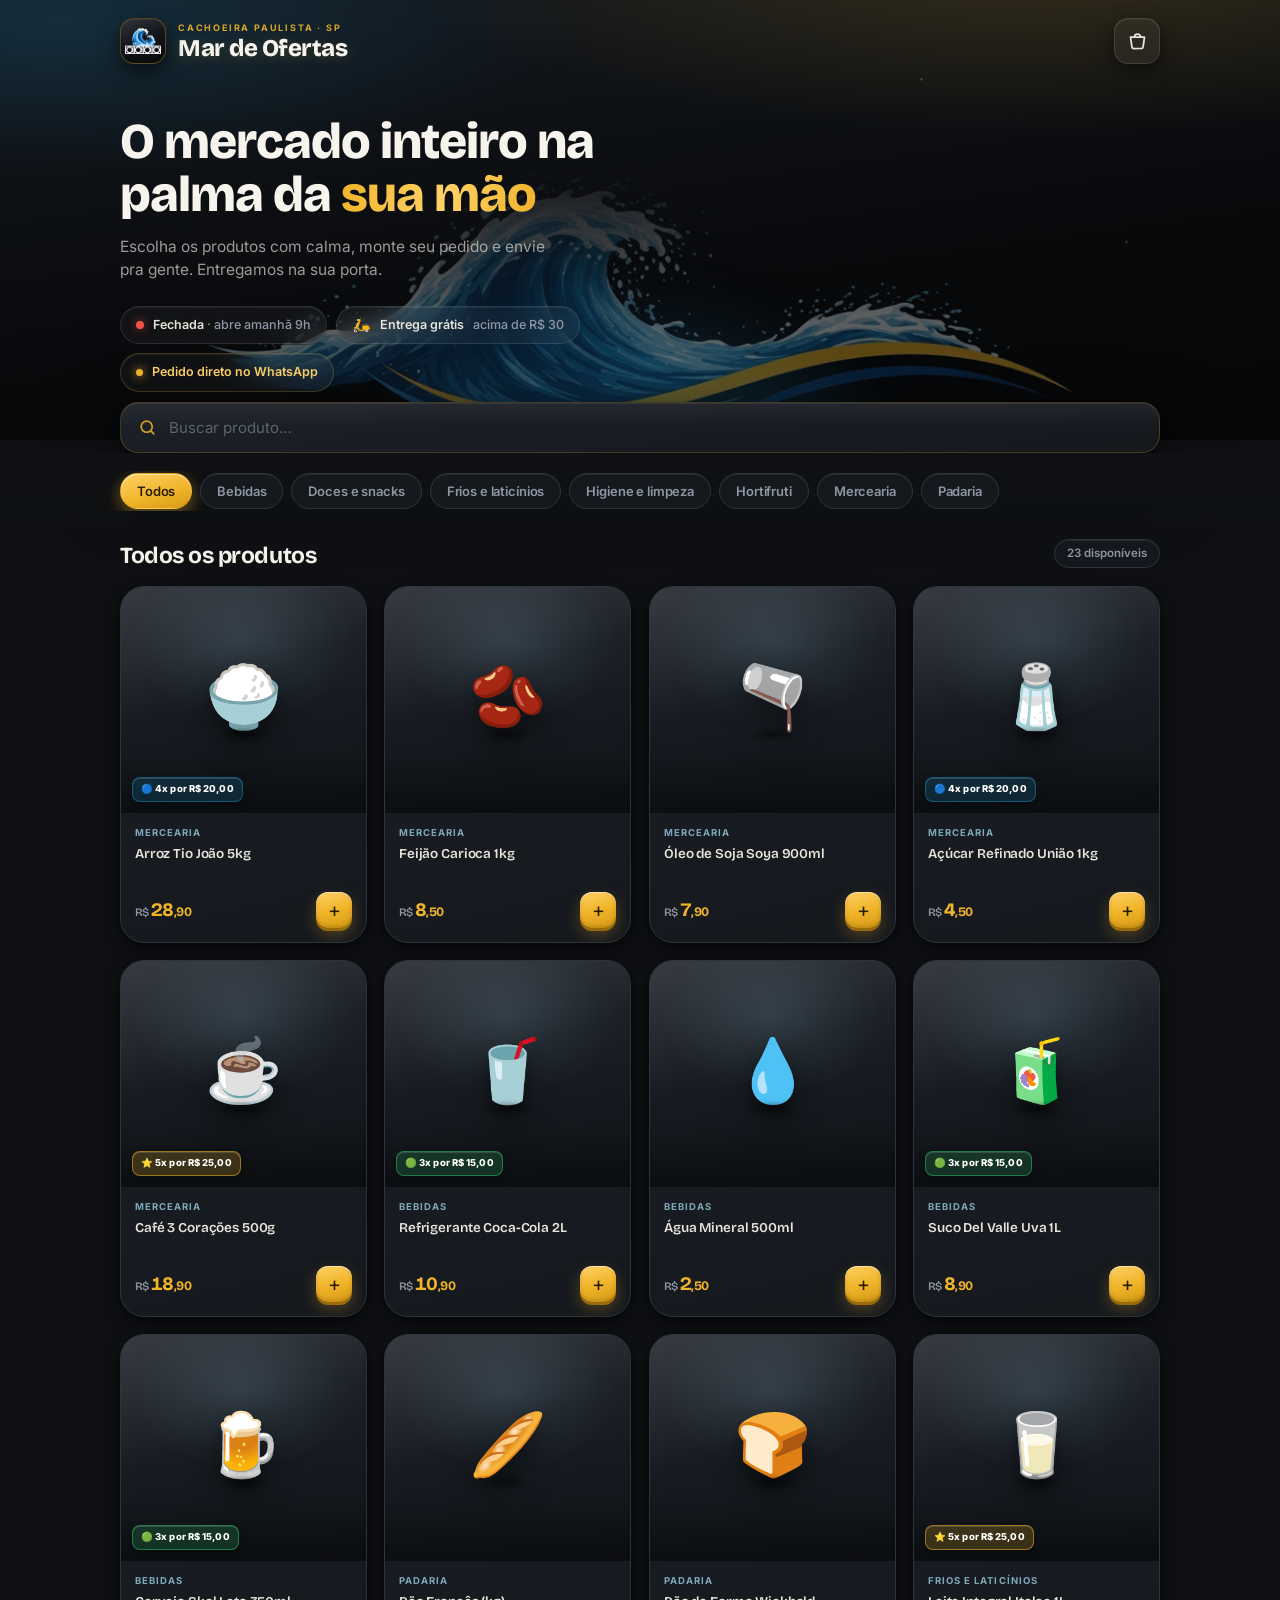
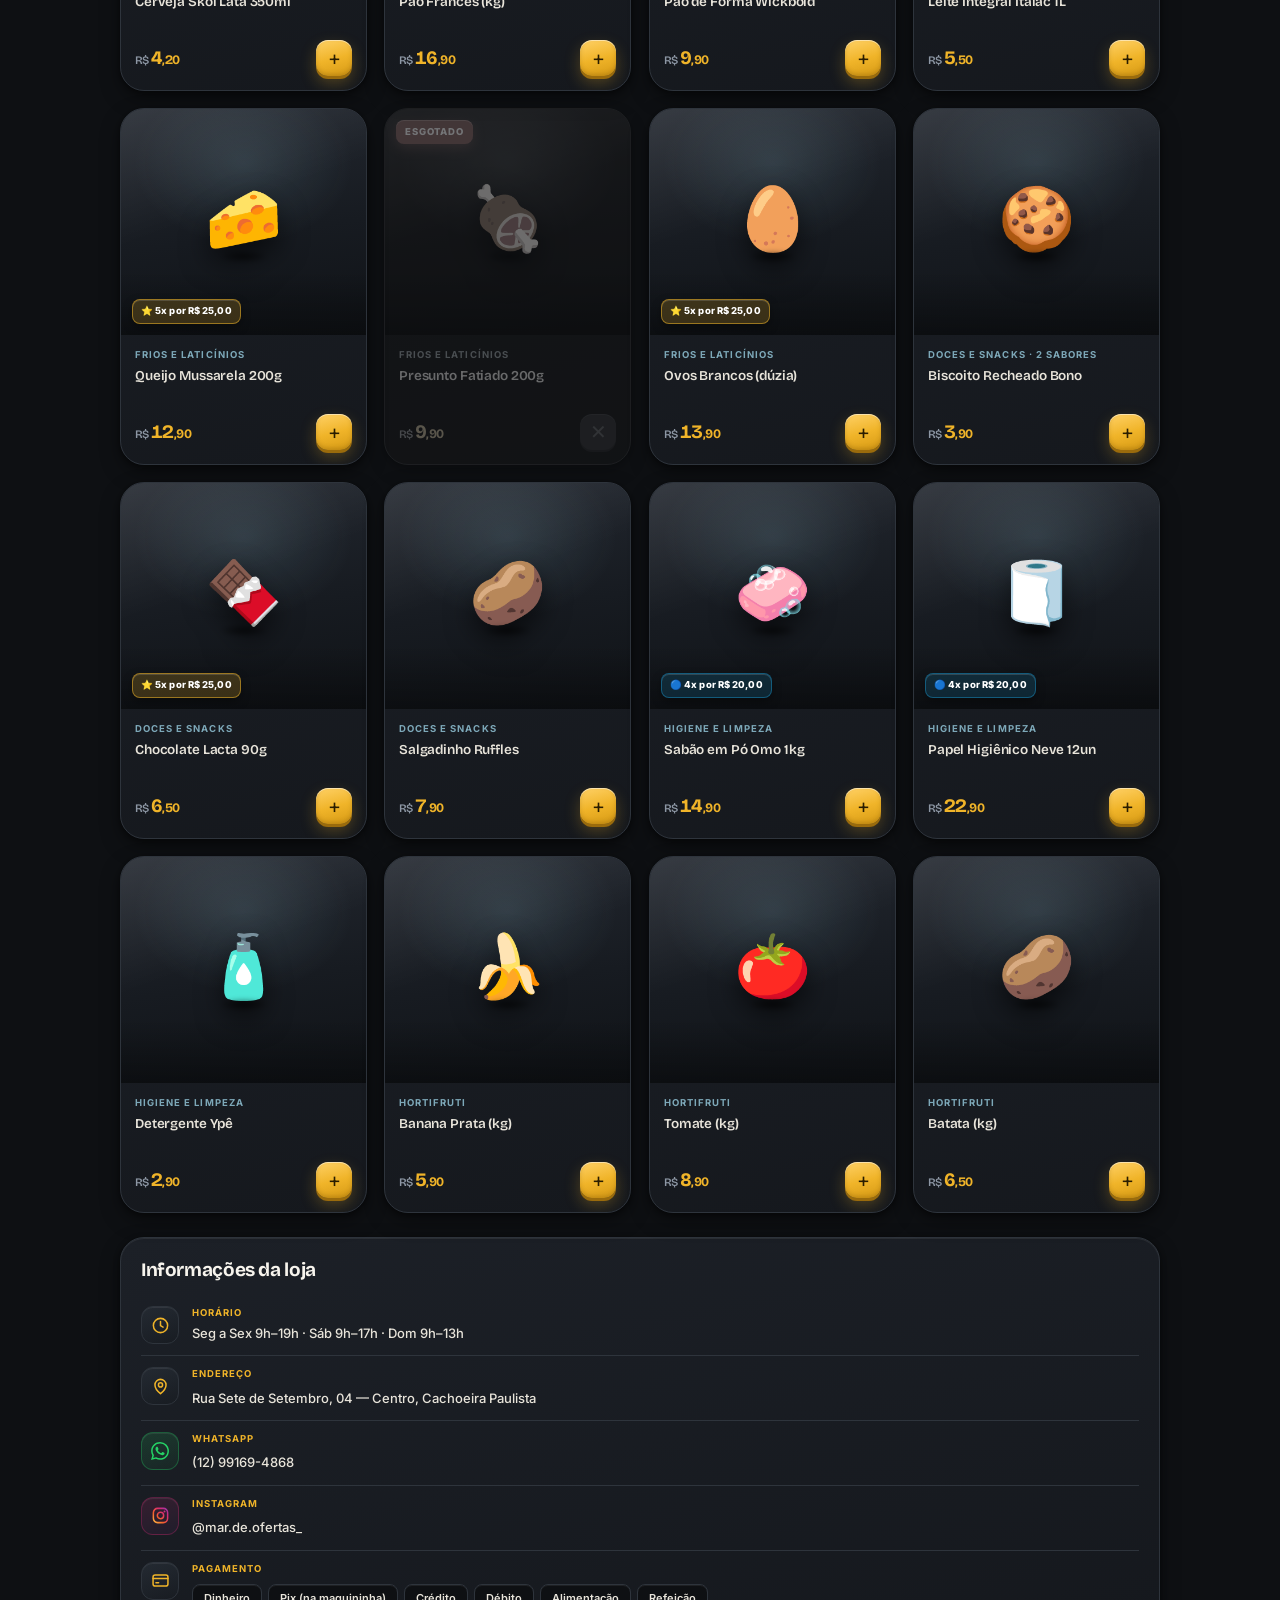
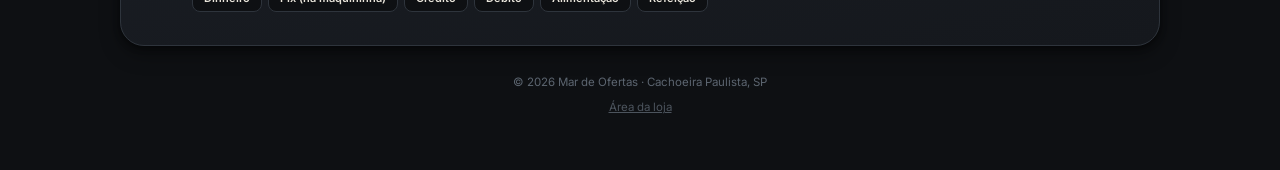
==== Mar de Ofertas - 2026-08.html @ 0d8ec897 "Initial commit: externalized assets, PWA support, README" ====
<!DOCTYPE html>
<html lang="pt-BR">
<head>
<meta charset="UTF-8">
<meta name="viewport" content="width=device-width, initial-scale=1.0, viewport-fit=cover">
<meta name="theme-color" content="#08090B">
<title>Mar de Ofertas — Mercado com entrega em Cachoeira Paulista</title>
<meta name="description" content="Monte seu pedido online e receba em casa. Entrega grátis acima de R$ 30 em Cachoeira Paulista.">
<link rel="preconnect" href="https://fonts.googleapis.com">
<link rel="preconnect" href="https://fonts.gstatic.com" crossorigin>
<link href="https://fonts.googleapis.com/css2?family=Bricolage+Grotesque:opsz,wght@12..96,500;12..96,600;12..96,700;12..96,800&family=Inter:wght@400;500;600;700;800&display=swap" rel="stylesheet">
<style>
*,*::before,*::after { margin:0; padding:0; box-sizing:border-box; -webkit-tap-highlight-color:transparent; }

:root{
  /* ── superfícies: o preto/carvão da fachada e das placas ── */
  --breu:#08090B;
  --carvao:#0E1013;
  --grafite:#15181D;
  --fumaca:#1C2027;
  --concreto:#2E343C;
  --concreto-claro:#3E464F;

  /* ── dourado da marca (letreiro "Mar de ofertas") ── */
  --ouro:#F0B429;
  --ouro-claro:#FFD166;
  --ouro-fundo:#9A6B0C;

  /* ── azul da onda (cores reais do logo) ── */
  --onda-clara:#97CCDF;

  /* ── creme dos tijolos ── */
  --creme:#E8E4DA;
  --creme-forte:#F7F4ED;

  --cinza:#8D97A4;
  --cinza-fraco:#5C6570;

  /* ── sinal ── */
  --verde:#2DBE6C;
  --vermelho:#F0514A;
  --whatsapp:#25D366;
  --whatsapp-fundo:#128C7E;

  /* ── elevação: no escuro, sombra preta + friso de luz no topo ── */
  --sh2: 0 2px 6px rgba(0,0,0,.45), 0 8px 20px rgba(0,0,0,.35);
  --sh3: 0 4px 10px rgba(0,0,0,.5), 0 16px 38px rgba(0,0,0,.42);
  --sh4: 0 10px 24px rgba(0,0,0,.55), 0 32px 72px rgba(0,0,0,.5);
  --friso: inset 0 1px 0 rgba(255,255,255,.07);

  --r-sm:12px; --r-md:18px; --r-lg:24px; --r-xl:30px;
}

html{ scroll-behavior:smooth; }
html,body{ overflow-x:hidden; }
body{
  padding-bottom:calc(24px + env(safe-area-inset-bottom));
  font-family:'Inter',-apple-system,BlinkMacSystemFont,sans-serif;
  background:var(--carvao);
  color:var(--creme);
  line-height:1.5;
  -webkit-font-smoothing:antialiased;
}
h1,h2,h3,h4{ font-family:'Bricolage Grotesque','Inter',sans-serif; font-weight:700; letter-spacing:-.02em; line-height:1.05; color:var(--creme-forte); }
/* o espaço extra no fim só existe quando a barra do pedido está visível */
body.has-order{ padding-bottom:calc(104px + env(safe-area-inset-bottom)); }
button,input,select{ font-family:inherit; }
:focus-visible{ outline:3px solid var(--ouro); outline-offset:2px; border-radius:6px; }

/* ══════════ HERO ══════════ */
.hero{
  position:relative;
  background:
    radial-gradient(85% 65% at 82% -8%, rgba(240,180,41,.16) 0%, transparent 60%),
    radial-gradient(70% 60% at 5% 5%, rgba(24,136,186,.20) 0%, transparent 58%),
    linear-gradient(172deg, #14181E 0%, var(--breu) 62%, #050607 100%);
  color:var(--creme-forte);
  /* agora a onda é uma camada de fundo (atrás do conteúdo), então sua altura
     cobre a faixa inferior do hero inteiro em vez de reservar espaço próprio */
  --wave-h:clamp(160px, 46vw, 260px);
  --wave-gap:48px;   /* espaço abaixo do texto até a barra de busca */
  padding:0 0 var(--wave-gap);
  overflow:hidden;
  isolation:isolate;
}
.hero::before{
  content:'';
  position:absolute; inset:0;
  background-image:
    radial-gradient(2px 2px at 18% 32%, rgba(240,180,41,.42), transparent),
    radial-gradient(2px 2px at 72% 18%, rgba(151,204,223,.34), transparent),
    radial-gradient(1.5px 1.5px at 44% 62%, rgba(255,255,255,.22), transparent),
    radial-gradient(2px 2px at 88% 55%, rgba(240,180,41,.30), transparent);
  z-index:-1;
}
.hero::after{
  content:'';
  position:absolute; left:50%; bottom:-170px; transform:translateX(-50%);
  width:540px; height:330px;
  background:radial-gradient(ellipse at center, rgba(24,136,186,.30) 0%, transparent 70%);
  filter:blur(22px);
  z-index:-1;
}

.wrap{ max-width:1080px; margin:0 auto; padding:0 20px; }

/* ══════════ FAIXA DA ONDA (fundo decorativo do topo) ══════════ */
/* a onda agora vive como camada de fundo, atrás de todo o conteúdo do hero —
   aparece inteira (sem cortar as laterais) e mais discreta, só dando textura
   ao topo em vez de disputar atenção com o texto. */
.hero-wave{
  position:absolute; left:0; right:0; bottom:0;
  height:var(--wave-h); overflow:hidden;
  z-index:0; pointer-events:none;
  line-height:0;
}
.hero-wave img{
  /* contain garante que a onda apareça 100% inteira, sem cortar nada —
     mesmo que sobre uma faixa vazia nas laterais em telas muito largas */
  position:absolute; left:50%; bottom:0; transform:translateX(-50%);
  display:block; width:100%; height:100%;
  object-fit:contain; object-position:bottom center;
  opacity:.4;
  /* desvanece suavemente no topo, pra ela se misturar ao fundo escuro
     em vez de terminar com uma borda dura */
  -webkit-mask-image:linear-gradient(180deg, transparent 0%, rgba(0,0,0,.5) 25%, #000 55%);
          mask-image:linear-gradient(180deg, transparent 0%, rgba(0,0,0,.5) 25%, #000 55%);
}
/* o conteúdo do topo fica por cima da onda */
.topbar, .hero-body{ position:relative; z-index:1; }

.topbar{ display:flex; align-items:center; justify-content:space-between; gap:14px; padding:18px 0 0; }
.brand{ display:flex; align-items:center; gap:12px; }
.brand-mark{
  width:46px; height:46px; border-radius:14px;
  background:linear-gradient(158deg, #1A1F26 0%, var(--breu) 100%);
  border:1px solid rgba(240,180,41,.32);
  display:grid; place-items:center;
  box-shadow:var(--friso), 0 8px 20px rgba(0,0,0,.6);
  position:relative; overflow:hidden;
}
.brand-mark::after{
  content:''; position:absolute; inset:0; border-radius:inherit;
  background:linear-gradient(158deg, rgba(255,255,255,.10) 0%, transparent 48%);
}
.brand-mark svg{ width:27px; height:27px; position:relative; z-index:1; }
.brand-name{ display:flex; flex-direction:column; line-height:1; }
.brand-name .eyebrow{
  font-size:9px; font-weight:700; letter-spacing:.2em; text-transform:uppercase;
  color:var(--ouro); opacity:.9; margin-bottom:4px;
}
.brand-name .title{
  font-family:'Bricolage Grotesque',sans-serif; font-weight:800; font-size:24px;
  letter-spacing:-.02em; color:var(--creme-forte);
  text-shadow:0 2px 14px rgba(240,180,41,.22);
}

.cart-btn{
  position:relative; width:46px; height:46px; border-radius:14px; cursor:pointer;
  background:rgba(255,255,255,.05);
  border:1px solid rgba(255,255,255,.12);
  backdrop-filter:blur(12px); -webkit-backdrop-filter:blur(12px);
  color:var(--creme); display:grid; place-items:center;
  box-shadow:var(--friso), 0 6px 18px rgba(0,0,0,.5);
  transition:transform .16s ease, background .16s ease, border-color .16s ease;
}
.cart-btn:hover{ background:rgba(240,180,41,.12); border-color:rgba(240,180,41,.32); }
.cart-btn:active{ transform:scale(.94); }
.cart-btn svg{ width:21px; height:21px; }
.cart-badge{
  position:absolute; top:-6px; right:-6px; min-width:21px; height:21px; padding:0 6px;
  border-radius:11px;
  background:linear-gradient(160deg,var(--ouro-claro),var(--ouro));
  color:#2A1D00;
  font-size:11px; font-weight:800; display:grid; place-items:center;
  border:2.5px solid var(--breu); box-shadow:0 3px 10px rgba(240,180,41,.45);
}
.cart-badge.hidden{ display:none; }

.hero-body{ padding-top:38px; max-width:640px; }
.hero-eyebrow{
  display:inline-flex; align-items:center; gap:7px;
  padding:6px 13px 6px 8px; border-radius:100px;
  background:rgba(255,255,255,.04); border:1px solid rgba(240,180,41,.22);
  backdrop-filter:blur(10px); -webkit-backdrop-filter:blur(10px);
  font-size:11.5px; font-weight:600; letter-spacing:.02em; color:var(--ouro-claro);
  margin-bottom:18px;
}
.hero-eyebrow .dot{ width:7px; height:7px; border-radius:50%; background:var(--ouro); box-shadow:0 0 10px var(--ouro); }

.hero h1{ font-size:clamp(30px, 8.5vw, 50px); font-weight:800; margin-bottom:14px; text-wrap:balance; }
.hero h1 em{
  font-style:normal;
  background:linear-gradient(100deg, var(--ouro) 0%, var(--ouro-claro) 52%, var(--ouro) 100%);
  -webkit-background-clip:text; background-clip:text; color:transparent;
}
.hero p.lead{ font-size:15.5px; color:rgba(232,228,218,.66); font-weight:400; max-width:44ch; margin-bottom:24px; }

.hero-facts{ display:flex; flex-wrap:wrap; gap:9px; }
.fact{
  display:inline-flex; align-items:center; gap:9px;
  padding:9px 15px; border-radius:100px;
  background:rgba(255,255,255,.04); border:1px solid rgba(255,255,255,.10);
  backdrop-filter:blur(12px); -webkit-backdrop-filter:blur(12px);
  font-size:12.5px; font-weight:600; color:var(--creme);
  box-shadow:var(--friso);
}
.fact .ico{ font-size:15px; line-height:1; }
.fact .muted{ color:var(--cinza); font-weight:500; }
.fact-wpp{ color:var(--ouro-claro); border-color:rgba(240,180,41,.22); }
.fact-wpp .dot{ width:7px; height:7px; border-radius:50%; background:var(--ouro); box-shadow:0 0 10px var(--ouro); }
.status-dot{
  width:8px; height:8px; border-radius:50%; background:var(--verde);
  box-shadow:0 0 0 0 rgba(45,190,108,.55); animation:ping 2.4s ease-out infinite;
}
.status-dot.closed{ background:var(--vermelho); animation:none; box-shadow:0 0 8px rgba(240,81,74,.6); }
@keyframes ping{ 0%{box-shadow:0 0 0 0 rgba(45,190,108,.5)} 70%{box-shadow:0 0 0 7px rgba(45,190,108,0)} 100%{box-shadow:0 0 0 0 rgba(45,190,108,0)} }

/* ══════════ BUSCA FLUTUANTE ══════════ */
.searchdock{ position:relative; z-index:5; margin-top:-38px; }
.searchdock .wrap{ padding:0 20px; }
.search{
  display:flex; align-items:center; gap:12px;
  background:linear-gradient(168deg, var(--fumaca) 0%, var(--grafite) 100%);
  border-radius:var(--r-md); padding:15px 17px;
  border:1px solid rgba(240,180,41,.20);
  box-shadow:var(--friso), var(--sh4);
  position:relative; overflow:hidden;
}
.search::before{
  content:''; position:absolute; inset:0 0 auto 0; height:52%;
  background:linear-gradient(180deg, rgba(255,255,255,.05), transparent);
  pointer-events:none;
}
.search svg{ width:19px; height:19px; color:var(--ouro); flex-shrink:0; position:relative; opacity:.85; }
.search input{
  flex:1; border:none; outline:none; background:transparent;
  font-size:15px; font-weight:500; color:var(--creme-forte); position:relative;
}
.search input::placeholder{ color:var(--cinza-fraco); font-weight:400; }
.search input::-webkit-search-cancel-button,
.search input::-webkit-search-decoration{ -webkit-appearance:none; appearance:none; }
.search-clear{
  border:none; background:rgba(255,255,255,.08); color:var(--cinza); cursor:pointer;
  width:30px; height:30px; border-radius:50%; display:none; place-items:center;
  font-size:14px; flex-shrink:0; position:relative;
}
.search-clear.on{ display:grid; }

/* ══════════ CATEGORIAS ══════════ */
.catbar{
  position:sticky; top:0; z-index:30;
  padding:18px 0 14px;
  background:linear-gradient(180deg, var(--carvao) 62%, rgba(14,16,19,0) 100%);
  transition:background .2s ease, box-shadow .2s ease;
}
.catbar.stuck{
  background:rgba(14,16,19,.88);
  backdrop-filter:blur(16px) saturate(160%); -webkit-backdrop-filter:blur(16px) saturate(160%);
  box-shadow:0 1px 0 var(--concreto), 0 10px 28px rgba(0,0,0,.5);
}
.catscroll{
  display:flex; gap:8px; overflow-x:auto;
  padding:2px 20px 2px; scrollbar-width:none;
  max-width:1080px; margin:0 auto;
}
.catscroll::-webkit-scrollbar{ display:none; }
.chip{
  flex-shrink:0; cursor:pointer; white-space:nowrap;
  padding:9px 16px; border-radius:100px;
  font-size:13px; font-weight:600; letter-spacing:-.01em;
  background:var(--grafite); color:var(--cinza);
  border:1px solid var(--concreto);
  box-shadow:var(--friso);
  transition:all .2s cubic-bezier(.2,.8,.2,1);
}
.chip:hover{ color:var(--creme); border-color:var(--concreto-claro); transform:translateY(-1px); }
.chip.active{
  background:linear-gradient(165deg, var(--ouro-claro), var(--ouro) 58%, #D69A15);
  color:#2A1D00; border-color:transparent;
  box-shadow:inset 0 1px 0 rgba(255,255,255,.45), 0 4px 14px rgba(240,180,41,.32), 0 10px 26px rgba(240,180,41,.16);
}
.chip.destaque-chip{ border-color:rgba(240,180,41,.42); color:var(--ouro-claro); }
.chip.destaque-chip:hover{ border-color:rgba(240,180,41,.65); color:var(--ouro-claro); }

/* ══════════ PRODUTOS ══════════ */
.catalog{ padding:14px 0 24px; }
.sec-head{ display:flex; align-items:flex-end; justify-content:space-between; gap:14px; margin-bottom:18px; }
.sec-head h2{ font-size:23px; font-weight:700; }
.sec-head .count{
  font-size:11.5px; font-weight:600; color:var(--cinza);
  background:var(--grafite); border:1px solid var(--concreto);
  padding:5px 12px; border-radius:100px; white-space:nowrap; box-shadow:var(--friso);
}

.grid{ display:grid; grid-template-columns:repeat(2,1fr); gap:13px; perspective:1100px; }

.card{
  --rx:0deg; --ry:0deg; --lift:0px;
  position:relative; display:flex; flex-direction:column;
  background:linear-gradient(168deg, var(--fumaca) 0%, var(--grafite) 100%);
  border-radius:var(--r-lg); overflow:hidden;
  border:1px solid var(--concreto);
  box-shadow:var(--friso), var(--sh2);
  transform:translateY(var(--lift)) rotateX(var(--rx)) rotateY(var(--ry));
  transform-style:preserve-3d;
  transition:transform .4s cubic-bezier(.2,.8,.2,1), box-shadow .4s cubic-bezier(.2,.8,.2,1), border-color .3s ease;
}
.card:active{ transform:translateY(0) scale(.982); transition-duration:.12s; }
.card.out{ opacity:.42; filter:saturate(.2); }

/* produto em destaque do dia — card dourado em vez do padrão escuro,
   aparece assim em QUALQUER categoria/aba onde o produto for listado */
.card.destaque{
  background:linear-gradient(168deg, #362808 0%, #241A05 55%, #171106 100%);
  border-color:rgba(240,180,41,.5);
  box-shadow:var(--friso), 0 10px 26px rgba(240,180,41,.22), inset 0 0 0 1px rgba(240,180,41,.14);
}
.card.destaque .thumb{
  background:
    radial-gradient(72% 58% at 50% 24%, rgba(255,209,102,.24) 0%, transparent 62%),
    linear-gradient(172deg, #3A2A08 0%, #241A05 55%, #191204 100%);
}
.card.destaque .card-cat{ color:var(--ouro-claro); }
.destaque-tag{
  position:absolute; top:11px; left:11px; z-index:2;
  background:linear-gradient(165deg,var(--ouro-claro) 0%, var(--ouro) 60%, #D69A15 100%);
  color:#2A1D00;
  font-size:9.5px; font-weight:800; letter-spacing:.04em; text-transform:uppercase;
  padding:5px 9px; border-radius:8px;
  box-shadow:0 4px 12px rgba(240,180,41,.45), inset 0 1px 0 rgba(255,255,255,.35);
}

/* nicho iluminado — no escuro a luz vem de cima e o produto flutua */
.thumb{
  position:relative; aspect-ratio:1/.92;
  background:
    radial-gradient(72% 58% at 50% 24%, rgba(151,204,223,.14) 0%, transparent 62%),
    linear-gradient(172deg, #232830 0%, #171B21 55%, #101317 100%);
  display:grid; place-items:center;
  overflow:hidden;
}
.thumb::before{
  content:''; position:absolute; inset:0;
  background:linear-gradient(160deg, rgba(255,255,255,.09) 0%, rgba(255,255,255,0) 44%);
  pointer-events:none;
}
.thumb::after{
  content:''; position:absolute; left:0; right:0; bottom:0; height:28%;
  background:linear-gradient(180deg, rgba(0,0,0,0) 0%, rgba(0,0,0,.35) 100%);
  pointer-events:none;
}
.thumb img{ width:100%; height:100%; object-fit:cover; }

.obj{
  position:relative; z-index:1;
  font-size:56px; line-height:1;
  transform:translateZ(30px) translateY(-4px);
  filter:drop-shadow(0 12px 14px rgba(0,0,0,.6));
}
.obj::after{
  content:''; position:absolute; left:50%; bottom:-13px; transform:translateX(-50%);
  width:62%; height:11px; border-radius:50%;
  background:radial-gradient(ellipse at center, rgba(0,0,0,.6) 0%, rgba(0,0,0,.28) 46%, transparent 74%);
  filter:blur(2.5px);
}

.tag-out{
  position:absolute; top:11px; left:11px; z-index:2;
  background:var(--vermelho); color:#fff;
  font-size:9.5px; font-weight:800; letter-spacing:.09em; text-transform:uppercase;
  padding:5px 9px; border-radius:8px;
  box-shadow:0 4px 12px rgba(240,81,74,.45), inset 0 1px 0 rgba(255,255,255,.25);
}

.promo-tag{
  position:absolute; bottom:11px; left:11px; z-index:2;
  display:inline-flex; align-items:center; gap:3px;
  font-size:9.5px; font-weight:800; letter-spacing:.01em; white-space:nowrap;
  padding:4px 8px; border-radius:8px; border:1px solid; color:#fff;
  box-shadow:0 4px 10px rgba(0,0,0,.35), inset 0 1px 0 rgba(255,255,255,.14);
}

.promo-banner{
  display:flex; align-items:flex-start; gap:11px;
  padding:12px 14px; border-radius:var(--r-sm);
  margin-bottom:10px; border:1px solid;
}
.promo-banner .p-ic{ font-size:19px; line-height:1; flex-shrink:0; margin-top:1px; }
.promo-banner .p-txt{ flex:1; min-width:0; }
.promo-banner .p-txt strong{ display:block; font-size:12.5px; font-weight:700; color:var(--creme-forte); margin-bottom:2px; }
.promo-banner .p-txt span{ display:block; font-size:11.5px; color:var(--cinza); line-height:1.45; }
.promo-banner .p-txt .p-next{ color:var(--ouro-claro); margin-top:2px; }
.promo-banner.on .p-txt .p-main{ color:#8CEBB4; font-weight:600; }

.card-body{ padding:13px 14px 14px; display:flex; flex-direction:column; flex:1; }
.card-cat{
  font-size:9.5px; font-weight:700; letter-spacing:.11em; text-transform:uppercase;
  color:var(--onda-clara); margin-bottom:5px; opacity:.8;
}
.card-name{
  font-size:13.5px; font-weight:600; letter-spacing:-.01em; line-height:1.32;
  margin-bottom:12px; min-height:35px; color:var(--creme);
  display:-webkit-box; -webkit-line-clamp:2; -webkit-box-orient:vertical; overflow:hidden;
}
.card-foot{ display:flex; align-items:center; justify-content:space-between; gap:9px; margin-top:auto; }

.price{
  font-family:'Bricolage Grotesque',sans-serif;
  font-size:19px; font-weight:700; letter-spacing:-.03em;
  font-variant-numeric:tabular-nums;
  color:var(--ouro);
}
.price .cur{ font-size:11.5px; font-weight:600; color:var(--cinza); margin-right:2px; }
.price .cts{ font-size:13px; }

.add{
  width:36px; height:36px; flex-shrink:0; border:none; cursor:pointer;
  border-radius:12px; color:#2A1D00; font-size:20px; line-height:1;
  display:grid; place-items:center;
  background:linear-gradient(165deg,var(--ouro-claro) 0%, var(--ouro) 52%, #D69A15 100%);
  box-shadow:
    inset 0 1px 0 rgba(255,255,255,.5),
    inset 0 -2px 4px rgba(120,80,0,.3),
    0 3px 0 var(--ouro-fundo),
    0 7px 16px rgba(240,180,41,.28);
  transition:transform .12s ease, box-shadow .12s ease;
}
.add:hover{ box-shadow:inset 0 1px 0 rgba(255,255,255,.5), inset 0 -2px 4px rgba(120,80,0,.3), 0 3px 0 var(--ouro-fundo), 0 10px 22px rgba(240,180,41,.42); }
.add:active{ transform:translateY(3px); box-shadow:inset 0 1px 0 rgba(255,255,255,.4), 0 0 0 var(--ouro-fundo), 0 3px 8px rgba(240,180,41,.25); }
.add:disabled{
  background:var(--concreto); color:var(--cinza-fraco); cursor:not-allowed;
  box-shadow:var(--friso), 0 2px 0 #23282F;
}

.stepper{
  display:flex; align-items:center; border-radius:12px; overflow:hidden;
  background:linear-gradient(165deg,var(--ouro-claro) 0%, var(--ouro) 52%, #D69A15 100%);
  box-shadow:inset 0 1px 0 rgba(255,255,255,.45), 0 3px 0 var(--ouro-fundo), 0 7px 16px rgba(240,180,41,.26);
}
.stepper button{
  width:30px; height:36px; border:none; background:transparent; color:#2A1D00;
  font-size:17px; font-weight:800; cursor:pointer; line-height:1;
  transition:background .15s ease;
}
.stepper button:hover{ background:rgba(255,255,255,.22); }
.stepper span{
  min-width:22px; text-align:center; color:#2A1D00; font-size:13.5px; font-weight:800;
  font-variant-numeric:tabular-nums;
}

.empty{ grid-column:1/-1; text-align:center; padding:64px 20px; }

/* ══════════ SABORES / OPÇÕES ══════════ */
/* contador no card quando já há itens escolhidos (abre o seletor pra ajustar) */
.pickqty{
  min-width:52px; height:36px; padding:0 13px; flex-shrink:0; border:none; cursor:pointer;
  border-radius:12px; color:#2A1D00; font-size:13.5px; font-weight:800;
  font-variant-numeric:tabular-nums;
  background:linear-gradient(165deg,var(--ouro-claro) 0%, var(--ouro) 52%, #D69A15 100%);
  box-shadow:inset 0 1px 0 rgba(255,255,255,.5), 0 3px 0 var(--ouro-fundo), 0 7px 16px rgba(240,180,41,.28);
  transition:transform .12s ease, box-shadow .12s ease;
}
.pickqty:active{ transform:translateY(3px); box-shadow:inset 0 1px 0 rgba(255,255,255,.4), 0 0 0 var(--ouro-fundo); }

/* seletor de sabores (modal) */
.picker{ max-width:400px; }
.picker-sub{ font-size:13px; color:var(--cinza); margin:-12px 0 16px; }
.v-row{
  display:flex; align-items:center; justify-content:space-between; gap:12px;
  padding:12px 2px; border-bottom:1px solid var(--concreto);
}
.v-row:last-child{ border-bottom:none; }
.v-row.off .v-name{ color:var(--cinza-fraco); text-decoration:line-through; }
.v-name{ font-size:14px; font-weight:600; color:var(--creme); min-width:0; }
.v-out{
  font-size:10px; font-weight:800; letter-spacing:.09em; text-transform:uppercase;
  color:#FFA9A2; background:rgba(240,81,74,.15); border:1px solid rgba(240,81,74,.32);
  padding:5px 10px; border-radius:8px; white-space:nowrap;
}

/* sabor na linha do carrinho */
.line-var{
  display:inline-block; font-size:11px; font-weight:700;
  color:var(--onda-clara); background:rgba(24,136,186,.14);
  border:1px solid rgba(24,136,186,.30);
  padding:2px 8px; border-radius:7px; margin-bottom:3px;
}

/* editor de sabores no formulário do painel */
.var-add{ display:flex; gap:8px; }
.var-add input{
  flex:1; padding:11px 13px; border-radius:var(--r-sm);
  background:var(--carvao); border:1px solid var(--concreto);
  color:var(--creme-forte); font-size:14px; font-weight:500; outline:none;
}
.var-add input:focus{ border-color:var(--ouro); box-shadow:0 0 0 3px rgba(240,180,41,.16); }
.var-add .btn-add{ padding:10px 16px; border-radius:var(--r-sm); }
.v-draft{
  display:flex; align-items:center; gap:9px;
  padding:9px 4px 9px 12px; margin-top:8px;
  background:var(--carvao); border:1px solid var(--concreto); border-radius:var(--r-sm);
}
.v-draft .v-name{ flex:1; font-size:13px; }
.v-draft.off .v-name{ color:var(--cinza-fraco); text-decoration:line-through; }
.v-draft .v-state{ font-size:10.5px; font-weight:700; color:var(--cinza); text-transform:uppercase; letter-spacing:.06em; }
.v-draft.off .v-state{ color:#FFA9A2; }
.v-draft .ib{ width:32px; height:32px; flex-shrink:0; }
.empty .ico{ font-size:46px; margin-bottom:14px; opacity:.7; }
.empty h3{ font-size:19px; margin-bottom:6px; }
.empty p{ font-size:13.5px; color:var(--cinza); }

/* ══════════ BARRA DO PEDIDO ══════════ */
.orderbar{
  position:fixed; left:16px; right:16px; z-index:40;
  bottom:calc(16px + env(safe-area-inset-bottom));
  display:flex; align-items:center; justify-content:space-between; gap:14px;
  padding:13px 16px 13px 13px; border-radius:var(--r-md); cursor:pointer;
  color:var(--creme-forte);
  background:linear-gradient(158deg, #21262E 0%, var(--grafite) 52%, var(--breu) 100%);
  border:1px solid rgba(240,180,41,.28);
  box-shadow:var(--friso), var(--sh4);
  transform:translateY(150%); opacity:0;
  transition:transform .42s cubic-bezier(.22,1.2,.36,1), opacity .3s ease;
}
.orderbar.on{ transform:translateY(0); opacity:1; }
.orderbar:active{ transform:translateY(3px) scale(.99); }
.ob-left{ display:flex; align-items:center; gap:12px; min-width:0; }
.ob-count{
  min-width:34px; height:34px; padding:0 9px; border-radius:11px;
  display:grid; place-items:center; flex-shrink:0;
  background:linear-gradient(160deg,var(--ouro-claro),var(--ouro) 58%,#D69A15);
  color:#2A1D00; font-size:14px; font-weight:800; font-variant-numeric:tabular-nums;
  box-shadow:inset 0 1px 0 rgba(255,255,255,.55), 0 3px 12px rgba(240,180,41,.4);
}
.ob-label{ display:flex; flex-direction:column; line-height:1.2; min-width:0; }
.ob-label .t{ font-size:14px; font-weight:700; letter-spacing:-.01em; }
.ob-label .s{ font-size:11px; color:var(--cinza); font-weight:500; }
.ob-total{
  font-family:'Bricolage Grotesque',sans-serif; font-size:19px; font-weight:700;
  letter-spacing:-.03em; font-variant-numeric:tabular-nums; white-space:nowrap;
  color:var(--ouro);
}

/* ══════════ SHEET ══════════ */
.veil{
  position:fixed; inset:0; z-index:100;
  background:rgba(0,0,0,.68);
  backdrop-filter:blur(6px); -webkit-backdrop-filter:blur(6px);
  opacity:0; pointer-events:none; transition:opacity .3s ease;
}
.veil.on{ opacity:1; pointer-events:auto; }

.sheet{
  position:fixed; left:0; right:0; bottom:0; z-index:101;
  display:flex; flex-direction:column; max-height:92vh; max-height:92dvh;
  background:var(--carvao);
  border-radius:var(--r-xl) var(--r-xl) 0 0;
  border-top:1px solid rgba(240,180,41,.20);
  box-shadow:0 -24px 80px rgba(0,0,0,.72);
  /* fechado: além de sair da tela, fica realmente invisível. Só empurrar pra baixo
     deixava uma tira do painel espiando no rodapé em navegador de celular, porque a
     altura da tela muda enquanto a pessoa rola (barra do navegador some/aparece). */
  transform:translateY(100%);
  visibility:hidden; pointer-events:none;
  transition:transform .44s cubic-bezier(.22,1.15,.36,1), visibility 0s linear .44s;
}
.sheet.on{
  transform:translateY(0);
  visibility:visible; pointer-events:auto;
  transition:transform .44s cubic-bezier(.22,1.15,.36,1), visibility 0s;
}
.grabber{ width:42px; height:5px; border-radius:3px; background:var(--concreto-claro); margin:11px auto 0; flex-shrink:0; }
.sheet-head{
  display:flex; align-items:center; justify-content:space-between;
  padding:16px 20px 15px; flex-shrink:0; border-bottom:1px solid var(--concreto);
}
.sheet-head h2{ font-size:22px; }
.x-btn{
  width:38px; height:38px; border-radius:11px; cursor:pointer;
  background:var(--grafite); border:1px solid var(--concreto); color:var(--cinza);
  font-size:16px; display:grid; place-items:center; box-shadow:var(--friso);
}
/* min-height:0 é obrigatório: sem isso um filho flex não encolhe abaixo do
   conteúdo, o overflow-y:auto nunca ativa e a lista fica presa/inalcançável */
.sheet-body{
  flex:1 1 auto; min-height:0;
  overflow-y:auto; overscroll-behavior:contain;
  padding:6px 20px 18px; -webkit-overflow-scrolling:touch;
}

.line{ display:flex; align-items:center; gap:13px; padding:13px 0; border-bottom:1px solid var(--concreto); }
.line:last-child{ border-bottom:none; }
.line-thumb{
  width:54px; height:54px; border-radius:14px; flex-shrink:0; overflow:hidden;
  display:grid; place-items:center; font-size:27px;
  background:radial-gradient(72% 58% at 50% 26%, rgba(151,204,223,.13) 0%, transparent 62%), linear-gradient(172deg,#232830,#141821);
  border:1px solid var(--concreto);
  box-shadow:var(--friso);
}
.line-thumb img{ width:100%; height:100%; object-fit:cover; }
.line-info{ flex:1; min-width:0; }
.line-name{ font-size:13.5px; font-weight:600; letter-spacing:-.01em; margin-bottom:2px; color:var(--creme); }
.line-unit{ font-size:11.5px; color:var(--cinza); font-variant-numeric:tabular-nums; }
.line-total{
  font-family:'Bricolage Grotesque',sans-serif; font-weight:700; font-size:15px;
  letter-spacing:-.02em; color:var(--ouro); margin-top:3px; font-variant-numeric:tabular-nums;
}

.cart-empty{ text-align:center; padding:56px 20px; }
.cart-empty .ico{ font-size:50px; margin-bottom:14px; opacity:.8; }
.cart-empty h3{ font-size:20px; margin-bottom:6px; }
.cart-empty p{ font-size:13.5px; color:var(--cinza); }

.sheet-foot{
  flex-shrink:0; padding:14px 20px calc(18px + env(safe-area-inset-bottom));
  background:var(--grafite); border-top:1px solid var(--concreto);
  border-radius:var(--r-lg) var(--r-lg) 0 0;
  box-shadow:0 -10px 32px rgba(0,0,0,.5);
}

/* bloco de finalização: rola junto com os itens, separado por uma linha */
#checkout{ margin-top:6px; padding-top:16px; border-top:1px dashed var(--concreto); }

.mode{ background:var(--carvao); border:1px solid var(--concreto); border-radius:var(--r-sm); padding:12px 13px; margin-bottom:14px; }
.mode-top{ display:flex; align-items:center; justify-content:space-between; margin-bottom:9px; }
.mode-label{ font-size:12.5px; font-weight:600; color:var(--creme); }
.req{ color:var(--ouro); margin-left:3px; }
.addr-hint{ font-size:11px; color:var(--cinza); margin-top:6px; }
.seg{ display:flex; gap:3px; background:var(--grafite); border:1px solid var(--concreto); border-radius:100px; padding:3px; }
.seg button{
  border:none; background:transparent; cursor:pointer;
  padding:7px 13px; border-radius:100px; font-size:12px; font-weight:600; color:var(--cinza);
  transition:all .2s cubic-bezier(.2,.8,.2,1);
}
.seg button.active{
  background:linear-gradient(165deg,var(--ouro-claro),var(--ouro) 58%,#D69A15); color:#2A1D00;
  box-shadow:inset 0 1px 0 rgba(255,255,255,.45), 0 3px 10px rgba(240,180,41,.28);
}
.addr{
  width:100%; margin-top:10px; padding:11px 13px;
  border:1px solid var(--concreto); border-radius:var(--r-sm);
  background:var(--grafite); font-size:13px; font-weight:500; color:var(--creme-forte); outline:none;
  transition:border-color .18s ease, box-shadow .18s ease;
}
.addr:focus{ border-color:var(--ouro); box-shadow:0 0 0 3px rgba(240,180,41,.16); }
.addr::placeholder{ color:var(--cinza-fraco); font-weight:400; }

.pay-chips{ display:flex; flex-wrap:wrap; gap:7px; }
.pay-chip{
  cursor:pointer; padding:8px 14px; border-radius:100px;
  font-size:12.5px; font-weight:600; letter-spacing:-.01em;
  background:var(--grafite); color:var(--cinza); border:1px solid var(--concreto);
  transition:all .18s cubic-bezier(.2,.8,.2,1);
}
.pay-chip.sel{
  background:linear-gradient(165deg,var(--ouro-claro),var(--ouro) 58%,#D69A15);
  color:#2A1D00; border-color:transparent;
  box-shadow:inset 0 1px 0 rgba(255,255,255,.45), 0 3px 10px rgba(240,180,41,.3);
}

.row{ display:flex; align-items:center; justify-content:space-between; margin-bottom:9px; }
.row .k{ font-size:12.5px; color:var(--cinza); font-weight:500; }
.row .v{ font-size:13.5px; font-weight:600; font-variant-numeric:tabular-nums; color:var(--creme); }
.row .v.free{ color:var(--verde); }
.total-row{
  display:flex; align-items:center; justify-content:space-between;
  padding-top:12px; margin-bottom:14px; border-top:1px dashed var(--concreto);
}
.total-row .k{ font-family:'Bricolage Grotesque',sans-serif; font-size:16px; font-weight:600; }
.total-row .v{
  font-family:'Bricolage Grotesque',sans-serif; font-size:26px; font-weight:700;
  letter-spacing:-.035em; font-variant-numeric:tabular-nums; color:var(--ouro);
}

.wpp{
  width:100%; border:none; cursor:pointer; color:#04240F;
  padding:16px; border-radius:var(--r-md);
  font-size:15px; font-weight:700; letter-spacing:-.01em;
  display:flex; align-items:center; justify-content:center; gap:10px;
  background:linear-gradient(165deg,#5DE79B 0%, var(--whatsapp) 50%, #17A94F 100%);
  box-shadow:
    inset 0 1px 0 rgba(255,255,255,.45),
    inset 0 -2px 5px rgba(0,70,30,.25),
    0 4px 0 var(--whatsapp-fundo),
    0 12px 28px rgba(37,211,102,.3);
  transition:transform .13s ease, box-shadow .13s ease;
}
.wpp:hover{ box-shadow:inset 0 1px 0 rgba(255,255,255,.45), inset 0 -2px 5px rgba(0,70,30,.25), 0 4px 0 var(--whatsapp-fundo), 0 16px 36px rgba(37,211,102,.42); }
.wpp:active{ transform:translateY(4px); box-shadow:inset 0 1px 0 rgba(255,255,255,.35), 0 0 0 var(--whatsapp-fundo), 0 4px 12px rgba(37,211,102,.25); }

/* botão desativado quando a loja não aceita pedidos (fora do horário ou domingo).
   Fica cinza e sem o relevo verde — o toque ainda dispara o aviso explicativo. */
.wpp.blocked{
  background:var(--concreto);
  color:var(--cinza);
  box-shadow:var(--friso), 0 2px 0 #23282F;
  cursor:not-allowed;
}
.wpp.blocked:hover{ box-shadow:var(--friso), 0 2px 0 #23282F; }
.wpp.blocked:active{ transform:none; box-shadow:var(--friso), 0 2px 0 #23282F; }
.wpp.blocked svg{ opacity:.55; }

.closed-note{
  display:flex; align-items:flex-start; gap:10px;
  padding:12px 14px; margin-bottom:12px; border-radius:var(--r-sm);
  background:rgba(240,180,41,.10); border:1px solid rgba(240,180,41,.30);
}
.closed-note .cn-ic{ font-size:16px; line-height:1.4; flex-shrink:0; }
.closed-note .cn-txt{ font-size:12.5px; font-weight:500; color:#F5DFA8; line-height:1.45; }
.wpp svg{ width:21px; height:21px; }

/* ══════════ INFO ══════════ */
.info{
  background:linear-gradient(168deg, var(--fumaca) 0%, var(--grafite) 100%);
  border:1px solid var(--concreto);
  border-radius:var(--r-lg); padding:22px 20px;
  box-shadow:var(--friso), var(--sh2);
}
.info h3{ font-size:19px; margin-bottom:16px; }
.info ul{ list-style:none; }
.info li{ display:flex; gap:13px; padding:11px 0; border-bottom:1px solid var(--concreto); }
.info li:last-child{ border-bottom:none; }
.info .ic{
  width:38px; height:38px; border-radius:12px; flex-shrink:0;
  display:grid; place-items:center;
  color:var(--ouro);
  background:linear-gradient(160deg,#242A32,#181C22);
  border:1px solid var(--concreto);
  box-shadow:var(--friso);
}
.info .ic svg{ width:19px; height:19px; }
.info .ic-wpp{ color:var(--whatsapp); background:linear-gradient(160deg,rgba(37,211,102,.16),rgba(37,211,102,.05)); border-color:rgba(37,211,102,.30); }
.info .ic-wpp svg{ width:18px; height:18px; }
.info .ic-ig{ background:linear-gradient(160deg,rgba(214,41,118,.16),rgba(138,58,185,.06)); border-color:rgba(214,41,118,.30); }
.info .k{ font-size:9.5px; font-weight:700; letter-spacing:.11em; text-transform:uppercase; color:var(--ouro); margin-bottom:3px; }
.info .v{ font-size:13px; font-weight:500; color:var(--creme); }
.info a.link{
  display:inline-block; text-decoration:none; color:var(--creme);
  border-bottom:1px solid transparent; transition:color .18s ease, border-color .18s ease;
}
.info a.link:hover, .info a.link:active{ color:var(--ouro-claro); border-bottom-color:rgba(240,180,41,.45); }
.pays{ display:flex; flex-wrap:wrap; gap:6px; margin-top:8px; }
.pay{
  font-size:11px; font-weight:600; padding:5px 11px; border-radius:8px;
  background:var(--carvao); border:1px solid var(--concreto); color:var(--creme);
  box-shadow:var(--friso);
}

footer.site{ text-align:center; padding:20px 20px 24px; color:var(--cinza-fraco); font-size:11.5px; }
.admin-link{
  background:none; border:none; color:var(--cinza-fraco); font-size:11.5px;
  cursor:pointer; padding:8px; text-decoration:underline; opacity:.8;
}

/* ══════════ TOAST ══════════ */
.toast{
  position:fixed; left:16px; right:16px; z-index:5000; /* acima de tudo: painel admin (1000), modais (2000) e confirmação (3000) */
  bottom:calc(96px + env(safe-area-inset-bottom));
  display:flex; align-items:center; gap:11px;
  padding:13px 16px; border-radius:var(--r-sm);
  background:rgba(28,32,39,.96);
  backdrop-filter:blur(14px); -webkit-backdrop-filter:blur(14px);
  border:1px solid rgba(240,180,41,.24);
  color:var(--creme-forte); font-size:13px; font-weight:600;
  box-shadow:var(--friso), var(--sh4);
  /* esconder de verdade: só transladar deixava um pedaço preso na tela */
  opacity:0; visibility:hidden; pointer-events:none;
  transform:translateY(14px);
  transition:opacity .18s ease, transform .28s cubic-bezier(.22,1.2,.36,1), visibility 0s linear .18s;
}
.toast.on{
  opacity:1; visibility:visible; transform:translateY(0);
  transition:opacity .16s ease, transform .3s cubic-bezier(.22,1.2,.36,1), visibility 0s;
}
/* com o pedido aberto, o aviso vai pro topo pra não cobrir o botão do WhatsApp */
body.sheet-on .toast{ bottom:auto; top:calc(14px + env(safe-area-inset-top)); transform:translateY(-14px); }
body.sheet-on .toast.on{ transform:translateY(0); }
.toast .ic{
  width:23px; height:23px; border-radius:8px; flex-shrink:0;
  display:grid; place-items:center; font-size:12px; color:#04240F;
  background:var(--verde); box-shadow:0 3px 9px rgba(45,190,108,.35);
}
/* aviso/erro: a caixa inteira fica avermelhada, não só o iconezinho —
   assim fica claro à primeira vista que é um erro, não uma confirmação */
.toast.warn{
  background:rgba(48,17,17,.97);
  border-color:rgba(240,81,74,.45);
}
.toast.warn .ic{
  color:#fff; background:var(--vermelho); box-shadow:0 3px 9px rgba(240,81,74,.4);
}

/* ══════════ ADMIN ══════════ */
.admin{
  position:fixed; inset:0; z-index:1000; display:none; flex-direction:column; overflow-y:auto;
  background:
    radial-gradient(65% 45% at 88% 0%, rgba(240,180,41,.14) 0%, transparent 62%),
    linear-gradient(172deg, #14181E 0%, var(--breu) 55%, #050607 100%);
  color:var(--creme);
}
.admin.on{ display:flex; }
.admin-head{
  position:sticky; top:0; z-index:5;
  display:flex; align-items:center; justify-content:space-between;
  padding:18px 20px; border-bottom:1px solid var(--concreto);
  background:rgba(14,16,19,.9); backdrop-filter:blur(16px); -webkit-backdrop-filter:blur(16px);
}
.admin-head h2{ font-size:20px; }
.admin-x{
  width:36px; height:36px; border-radius:11px; cursor:pointer; color:var(--creme); font-size:17px;
  background:rgba(255,255,255,.06); border:1px solid var(--concreto); display:grid; place-items:center;
}
.admin-tabs{
  position:sticky; top:73px; z-index:4; display:flex; padding:0 20px;
  background:rgba(8,9,11,.9); backdrop-filter:blur(16px); -webkit-backdrop-filter:blur(16px);
  border-bottom:1px solid var(--concreto);
}
.admin-tabs button{
  flex:1; border:none; background:none; cursor:pointer; padding:14px 4px;
  font-size:12.5px; font-weight:600; color:var(--cinza);
  border-bottom:2px solid transparent; transition:color .2s ease;
  white-space:nowrap; overflow:hidden; text-overflow:ellipsis;
}
.admin-tabs button.active{ color:var(--ouro); border-bottom-color:var(--ouro); }
.admin-body{ padding:20px; flex:1; max-width:760px; width:100%; margin:0 auto; }

.login{ max-width:380px; margin:0 auto; padding:56px 28px; text-align:center; }
.login .ic{ font-size:46px; margin-bottom:18px; }
.login h3{ font-size:24px; margin-bottom:8px; }
.login p{ color:var(--cinza); font-size:13.5px; margin-bottom:24px; }
.f-in{
  width:100%; padding:14px 16px; border-radius:var(--r-sm);
  background:var(--grafite); border:1px solid var(--concreto);
  color:var(--creme-forte); font-size:15px; font-weight:500; outline:none;
  transition:border-color .18s ease, box-shadow .18s ease;
}
.f-in:focus{ border-color:var(--ouro); box-shadow:0 0 0 3px rgba(240,180,41,.16); }
.f-in::placeholder{ color:var(--cinza-fraco); }

/* campo de senha com o olhinho dentro */
.pw-wrap{ position:relative; display:block; }
.pw-wrap .f-in{ padding-right:50px; }
.pw-eye{
  position:absolute; right:6px; top:50%; transform:translateY(-50%);
  width:38px; height:38px; border:none; border-radius:10px; cursor:pointer;
  background:transparent; color:var(--cinza);
  display:grid; place-items:center;
  transition:color .18s ease, background .18s ease;
}
.pw-eye:hover{ color:var(--ouro); background:rgba(255,255,255,.06); }
.pw-eye[aria-pressed="true"]{ color:var(--ouro); }
.pw-eye svg{ width:21px; height:21px; }
.btn-gold{
  width:100%; margin-top:12px; padding:14px; border:none; cursor:pointer;
  border-radius:var(--r-sm); font-size:14.5px; font-weight:700; color:#2A1D00;
  background:linear-gradient(165deg,var(--ouro-claro),var(--ouro) 55%,#D69A15);
  box-shadow:inset 0 1px 0 rgba(255,255,255,.5), 0 4px 0 var(--ouro-fundo), 0 10px 24px rgba(240,180,41,.26);
  transition:transform .13s ease, box-shadow .13s ease;
}
.btn-gold:active{ transform:translateY(4px); box-shadow:inset 0 1px 0 rgba(255,255,255,.4), 0 0 0 var(--ouro-fundo); }

.hint{
  background:rgba(240,180,41,.09); border:1px solid rgba(240,180,41,.26);
  border-radius:var(--r-sm); padding:14px; margin-bottom:20px;
  font-size:12.5px; line-height:1.55; color:#F5DFA8;
}
.gauge-card{
  background:var(--grafite); border:1px solid var(--concreto);
  border-radius:var(--r-md); padding:16px; margin-bottom:20px;
  box-shadow:var(--friso);
}
.gauge-top{ display:flex; align-items:baseline; justify-content:space-between; margin-bottom:10px; }
.gauge-top .t{ font-size:13px; font-weight:700; color:var(--creme-forte); }
.gauge-top .n{ font-size:12px; color:var(--cinza); font-variant-numeric:tabular-nums; }
.gauge-track{ height:8px; border-radius:100px; background:var(--carvao); overflow:hidden; border:1px solid var(--concreto); }
.gauge-fill{ height:100%; border-radius:100px; background:linear-gradient(90deg,#1E9E5A,var(--verde)); transition:width .4s ease, background .3s ease; }
.gauge-fill.warn{ background:linear-gradient(90deg,var(--ouro-fundo),var(--ouro)); }
.gauge-fill.danger{ background:linear-gradient(90deg,#B02D26,var(--vermelho)); }
.gauge-note{ font-size:11.5px; color:var(--cinza); margin-top:9px; line-height:1.5; }

.admin-sec{ display:flex; align-items:center; justify-content:space-between; margin-bottom:15px; }
.admin-sec h3{ font-size:18px; }
.admin-search{
  display:flex; align-items:center; gap:10px;
  background:var(--grafite); border:1px solid var(--concreto);
  border-radius:var(--r-sm); padding:11px 13px; margin-bottom:16px;
}
.admin-search svg{ width:17px; height:17px; color:var(--ouro); flex-shrink:0; opacity:.8; }
.admin-search input{
  flex:1; border:none; outline:none; background:transparent;
  color:var(--creme-forte); font-size:14px; font-weight:500;
}
.admin-search input::placeholder{ color:var(--cinza-fraco); }

.btn-add{
  border:none; cursor:pointer; padding:10px 17px; border-radius:100px;
  font-size:13px; font-weight:700; color:#2A1D00;
  background:linear-gradient(165deg,var(--ouro-claro),var(--ouro) 55%,#D69A15);
  box-shadow:inset 0 1px 0 rgba(255,255,255,.5), 0 3px 0 var(--ouro-fundo), 0 8px 18px rgba(240,180,41,.24);
  transition:transform .13s ease, box-shadow .13s ease;
}
.btn-add:active{ transform:translateY(3px); box-shadow:inset 0 1px 0 rgba(255,255,255,.4), 0 0 0 var(--ouro-fundo); }
.btn-add:disabled{
  background:var(--concreto); color:var(--cinza-fraco);
  box-shadow:var(--friso); cursor:not-allowed;
}
.cfg-pay-chip{
  display:inline-flex; align-items:center; gap:7px;
  padding:7px 8px 7px 14px; border-radius:100px;
  background:var(--grafite); border:1px solid var(--concreto);
  color:var(--creme); font-size:12.5px; font-weight:600;
}
.cfg-pay-chip button{
  width:19px; height:19px; border-radius:50%; border:none; cursor:pointer;
  background:rgba(240,81,74,.22); color:#FFA9A2; font-size:12px; line-height:1;
  display:grid; place-items:center; flex-shrink:0;
}
.cfg-pay-empty{ font-size:12.5px; color:var(--cinza); }

.cat-label{ font-size:10px; font-weight:700; letter-spacing:.14em; text-transform:uppercase; color:var(--onda-clara); margin-bottom:10px; opacity:.85; }
.a-card{
  display:flex; align-items:center; gap:12px; padding:13px; margin-bottom:9px;
  border-radius:var(--r-md);
  background:var(--grafite); border:1px solid var(--concreto);
  box-shadow:var(--friso);
}
.a-card.off{ opacity:.46; }
.a-card.destaque{
  border-color:rgba(240,180,41,.4);
  background:linear-gradient(165deg, rgba(240,180,41,.09), var(--grafite) 62%);
}
.a-thumb{
  width:48px; height:48px; border-radius:12px; flex-shrink:0; overflow:hidden;
  display:grid; place-items:center; font-size:25px;
  background:linear-gradient(160deg,#242A32,#161A20); border:1px solid var(--concreto);
}
.a-thumb img{ width:100%; height:100%; object-fit:cover; }
.a-info{ flex:1; min-width:0; }
.a-info .n{ font-size:13.5px; font-weight:600; margin-bottom:2px; color:var(--creme-forte); }
.a-info .m{ font-size:11.5px; color:var(--cinza); font-variant-numeric:tabular-nums; }
.a-info .m strong{ color:var(--ouro); font-weight:700; }
.a-acts{ display:grid; grid-template-columns:repeat(2,1fr); gap:7px; }
.ib{
  width:38px; height:38px; border-radius:10px; border:1px solid var(--concreto);
  background:rgba(255,255,255,.05); color:var(--creme); cursor:pointer; font-size:13px;
  display:grid; place-items:center; transition:background .16s ease;
}
.ib:hover{ background:rgba(255,255,255,.12); }
.ib.on{ background:rgba(45,190,108,.18); border-color:rgba(45,190,108,.38); color:#7DEBB4; }
.ib.off{ background:rgba(240,81,74,.18); border-color:rgba(240,81,74,.36); color:#FFA9A2; }
.ib.del{ background:rgba(240,81,74,.13); border-color:rgba(240,81,74,.28); color:#FFA9A2; }
.ib.star{ background:rgba(240,180,41,.18); border-color:rgba(240,180,41,.4); color:var(--ouro-claro); }

/* modais */
.modal-veil{
  position:fixed; inset:0; z-index:2000; display:none; padding:20px; overflow-y:auto;
  background:rgba(0,0,0,.86); backdrop-filter:blur(8px); -webkit-backdrop-filter:blur(8px);
}
.modal-veil.on{ display:flex; align-items:flex-start; }
.modal{
  width:100%; max-width:480px; margin:auto; padding:24px; border-radius:var(--r-lg);
  background:linear-gradient(168deg,#1E232B,var(--grafite) 58%,#0C0E12);
  border:1px solid rgba(240,180,41,.22);
  box-shadow:var(--friso), 0 40px 90px rgba(0,0,0,.75);
  color:var(--creme);
}
.modal h3{ font-size:21px; margin-bottom:20px; }
.fld{ margin-bottom:14px; }
.fld label{
  display:block; font-size:10px; font-weight:700; letter-spacing:.12em; text-transform:uppercase;
  color:var(--ouro); margin-bottom:7px;
}
.fld input, .fld select{
  width:100%; padding:12px 14px; border-radius:var(--r-sm);
  background:var(--carvao); border:1px solid var(--concreto);
  color:var(--creme-forte); font-size:14px; font-weight:500; outline:none;
  transition:border-color .18s ease, box-shadow .18s ease;
}
.fld input:focus, .fld select:focus{ border-color:var(--ouro); box-shadow:0 0 0 3px rgba(240,180,41,.16); }
.fld select option{ background:var(--grafite); color:var(--creme); }

.drop{
  border:1.5px dashed var(--concreto-claro); border-radius:var(--r-sm);
  padding:20px; text-align:center; cursor:pointer; position:relative;
  transition:border-color .18s ease, background .18s ease;
}
.drop:hover{ border-color:var(--ouro); background:rgba(240,180,41,.05); }
.drop .ph{ font-size:12.5px; color:var(--cinza); }
.drop img{ max-width:110px; max-height:110px; border-radius:10px; object-fit:cover; box-shadow:var(--sh3); }
.drop input{ position:absolute; inset:0; opacity:0; cursor:pointer; }

.emojis{
  display:grid; grid-template-columns:repeat(8,1fr); gap:4px;
  max-height:150px; overflow-y:auto; padding:8px;
  background:var(--carvao); border-radius:var(--r-sm);
  border:1px solid var(--concreto);
}
.emojis button{
  border:1.5px solid transparent; background:transparent; cursor:pointer;
  font-size:21px; padding:5px; border-radius:8px; transition:all .15s ease;
}
.emojis button:hover{ background:rgba(255,255,255,.08); }
.emojis button.sel{ background:rgba(240,180,41,.18); border-color:var(--ouro); }

.modal-acts{ display:flex; gap:10px; margin-top:20px; }
.btn-ghost{
  flex:1; padding:13px; border-radius:var(--r-sm); cursor:pointer;
  background:rgba(255,255,255,.05); border:1px solid var(--concreto);
  color:var(--creme); font-size:13.5px; font-weight:600;
}
.btn-solid{
  flex:1; padding:13px; border:none; border-radius:var(--r-sm); cursor:pointer;
  font-size:13.5px; font-weight:700; color:#2A1D00;
  background:linear-gradient(165deg,var(--ouro-claro),var(--ouro) 55%,#D69A15);
  box-shadow:inset 0 1px 0 rgba(255,255,255,.5), 0 3px 0 var(--ouro-fundo);
  transition:transform .13s ease, box-shadow .13s ease;
}
.btn-solid:active{ transform:translateY(3px); box-shadow:inset 0 1px 0 rgba(255,255,255,.4), 0 0 0 var(--ouro-fundo); }

.ask{
  position:fixed; inset:0; z-index:3000; display:none; place-items:center; padding:24px;
  background:rgba(0,0,0,.82); backdrop-filter:blur(8px); -webkit-backdrop-filter:blur(8px);
}
.ask.on{ display:grid; }
.ask-box{
  width:100%; max-width:330px; padding:28px 24px 20px; text-align:center;
  border-radius:var(--r-lg); color:var(--creme);
  background:linear-gradient(168deg,#1E232B,var(--grafite) 58%,#0C0E12);
  border:1px solid rgba(240,180,41,.22);
  box-shadow:var(--friso), 0 40px 90px rgba(0,0,0,.75);
}
.ask-box .ic{ font-size:40px; margin-bottom:14px; }
.ask-box h3{ font-size:20px; margin-bottom:8px; }
.ask-box p{ font-size:13.5px; color:var(--cinza); margin-bottom:22px; line-height:1.5; }
.ask-acts{ display:flex; gap:10px; }
.btn-danger{
  flex:1; padding:13px; border:none; border-radius:var(--r-sm); cursor:pointer;
  font-size:13.5px; font-weight:700; color:#fff;
  background:linear-gradient(165deg,#FF6A5E,var(--vermelho) 55%,#C9291F);
  box-shadow:inset 0 1px 0 rgba(255,255,255,.24), 0 3px 0 #A81F16;
  transition:transform .13s ease, box-shadow .13s ease;
}
.btn-danger:active{ transform:translateY(3px); box-shadow:inset 0 1px 0 rgba(255,255,255,.18), 0 0 0 #A81F16; }

/* ══════════ RESPONSIVO ══════════ */
@media (hover:hover) and (pointer:fine){
  .card{ will-change:transform; }
  .card:hover{ --lift:-6px; box-shadow:var(--friso), var(--sh4); border-color:rgba(240,180,41,.30); }
}
@media (min-width:560px){
  .grid{ grid-template-columns:repeat(3,1fr); gap:15px; }
  .obj{ font-size:62px; }
}
@media (min-width:900px){
  body{ padding-bottom:24px; }
  .grid{ grid-template-columns:repeat(4,1fr); gap:17px; }
  /* em tela grande a faixa de fundo fica um pouco mais alta, acompanhando
     a altura maior do hero nesse breakpoint */
  .hero{ --wave-h:280px; }
  .hero-wave img{ opacity:.35; }
  .hero-body{ padding-top:52px; }
  .orderbar{ left:50%; right:auto; width:min(520px,calc(100% - 40px)); transform:translate(-50%,150%); }
  .orderbar.on{ transform:translate(-50%,0); }
  .orderbar:active{ transform:translate(-50%,3px) scale(.99); }
  .sheet{ left:50%; right:auto; width:min(520px,calc(100% - 40px)); bottom:20px; max-height:84vh; max-height:84dvh;
          border-radius:var(--r-xl); transform:translate(-50%,110%); border:1px solid rgba(240,180,41,.20); }
  .sheet.on{ transform:translate(-50%,0); }
  .toast{ left:50%; right:auto; width:min(420px,calc(100% - 40px)); transform:translate(-50%,14px); }
  .toast.on{ transform:translate(-50%,0); }
  body.sheet-on .toast{ transform:translate(-50%,-14px); }
  body.sheet-on .toast.on{ transform:translate(-50%,0); }
}

@media (prefers-reduced-motion:reduce){
  html{ scroll-behavior:auto; }
  *,*::before,*::after{ animation-duration:.01ms !important; animation-iteration-count:1 !important; transition-duration:.01ms !important; }
}

</style>
</head>
<body>

<!-- ═══════ HERO ═══════ -->
<header class="hero">
  <div class="wrap">
    <div class="topbar">
      <div class="brand">
        <div class="brand-mark">
          <img src="[data-uri]" alt="Mar de Ofertas" style="width:36px;height:auto;max-height:32px;object-fit:contain;position:relative;z-index:1;">
        </div>
        <div class="brand-name">
          <span class="eyebrow">Cachoeira Paulista · SP</span>
          <span class="title">Mar de Ofertas</span>
        </div>
      </div>
      <button class="cart-btn" id="cartBtn" aria-label="Abrir pedido">
        <svg viewBox="0 0 24 24" fill="none" stroke="currentColor" stroke-width="2" aria-hidden="true">
          <path d="M4 7h16l-1.6 11.2a2 2 0 0 1-2 1.8H7.6a2 2 0 0 1-2-1.8L4 7Z" stroke-linejoin="round"/>
          <path d="M8.5 7a3.5 3.5 0 0 1 7 0" stroke-linecap="round"/>
        </svg>
        <span class="cart-badge hidden" id="cartBadge">0</span>
      </button>
    </div>

    <div class="hero-body">
      <h1>O mercado inteiro na palma da <em>sua mão</em></h1>
      <p class="lead">Escolha os produtos com calma, monte seu pedido e envie pra gente. Entregamos na sua porta.</p>
      <div class="hero-facts">
        <span class="fact"><span class="status-dot" id="statusDot"></span><span id="statusText">Verificando horário…</span></span>
        <span class="fact"><span class="ico">🛵</span>Entrega grátis <span class="muted">acima de R$&nbsp;30</span></span>
        <span class="fact fact-wpp"><span class="dot"></span>Pedido direto no WhatsApp</span>
      </div>
    </div>
  </div>

  <div class="hero-wave" aria-hidden="true">
    <img src="[data-uri]" alt="">
  </div>
</header>

<!-- ═══════ BUSCA ═══════ -->
<div class="searchdock">
  <div class="wrap">
    <div class="search">
      <svg viewBox="0 0 24 24" fill="none" stroke="currentColor" stroke-width="2.2" aria-hidden="true">
        <circle cx="11" cy="11" r="7"/><path d="m20 20-3.5-3.5" stroke-linecap="round"/>
      </svg>
      <input type="search" id="searchInput" placeholder="Buscar produto…" aria-label="Buscar produto" autocomplete="off" autocorrect="off" spellcheck="false" enterkeyhint="search">
      <button class="search-clear" id="searchClear" aria-label="Limpar busca">✕</button>
    </div>
  </div>
</div>

<!-- ═══════ CATEGORIAS ═══════ -->
<nav class="catbar" id="catbar" aria-label="Categorias">
  <div class="catscroll" id="catscroll"></div>
</nav>

<!-- ═══════ CATÁLOGO ═══════ -->
<main class="catalog">
  <div class="wrap">
    <div class="sec-head">
      <h2 id="secTitle">Todos os produtos</h2>
      <span class="count" id="secCount">—</span>
    </div>
    <div class="grid" id="grid"></div>
  </div>
</main>

<!-- ═══════ INFO ═══════ -->
<section class="wrap" style="margin-bottom:8px;">
  <div class="info">
    <h3>Informações da loja</h3>
    <ul>
      <li>
        <span class="ic">
          <svg viewBox="0 0 24 24" fill="none" stroke="currentColor" stroke-width="1.9" aria-hidden="true">
            <circle cx="12" cy="12" r="9"/><path d="M12 7v5.2l3.2 1.9" stroke-linecap="round" stroke-linejoin="round"/>
          </svg>
        </span>
        <div><div class="k">Horário</div><div class="v">Seg a Sex 9h–19h · Sáb 9h–17h · Dom 9h–13h</div></div>
      </li>
      <li>
        <span class="ic">
          <svg viewBox="0 0 24 24" fill="none" stroke="currentColor" stroke-width="1.9" aria-hidden="true">
            <path d="M12 21s7-5.6 7-11a7 7 0 1 0-14 0c0 5.4 7 11 7 11Z" stroke-linejoin="round"/>
            <circle cx="12" cy="10" r="2.6"/>
          </svg>
        </span>
        <div>
          <div class="k">Endereço</div>
          <a class="v link" id="infoAddress" href="#" target="_blank" rel="noopener">Rua Sete de Setembro, 04 — Centro, Cachoeira Paulista</a>
        </div>
      </li>
      <li>
        <span class="ic ic-wpp">
          <svg viewBox="0 0 24 24" fill="currentColor" aria-hidden="true">
            <path d="M17.472 14.382c-.297-.149-1.758-.867-2.03-.967-.273-.099-.471-.148-.67.15-.197.297-.767.966-.94 1.164-.173.199-.347.223-.644.075-.297-.15-1.255-.463-2.39-1.475-.883-.788-1.48-1.761-1.653-2.059-.173-.297-.018-.458.13-.606.134-.133.298-.347.446-.52.149-.174.198-.298.298-.497.099-.198.05-.371-.025-.52-.075-.149-.669-1.612-.916-2.207-.242-.579-.487-.5-.669-.51-.173-.008-.371-.01-.57-.01-.198 0-.52.074-.792.372-.272.297-1.04 1.016-1.04 2.479 0 1.462 1.065 2.875 1.213 3.074.149.198 2.096 3.2 5.077 4.487.709.306 1.262.489 1.694.625.712.227 1.36.195 1.871.118.571-.085 1.758-.719 2.006-1.413.248-.694.248-1.289.173-1.413-.074-.124-.272-.198-.57-.347m-5.421 7.403h-.004a9.87 9.87 0 0 1-5.031-1.378l-.361-.214-3.741.982.998-3.648-.235-.374a9.86 9.86 0 0 1-1.51-5.26c.001-5.45 4.436-9.884 9.888-9.884 2.64 0 5.122 1.03 6.988 2.898a9.825 9.825 0 0 1 2.893 6.994c-.003 5.45-4.437 9.884-9.885 9.884m8.413-18.297A11.815 11.815 0 0 0 12.05 0C5.495 0 .16 5.335.157 11.892c0 2.096.547 4.142 1.588 5.945L.057 24l6.305-1.654a11.882 11.882 0 0 0 5.683 1.448h.005c6.554 0 11.89-5.335 11.893-11.893a11.821 11.821 0 0 0-3.48-8.413Z"/>
          </svg>
        </span>
        <div>
          <div class="k">WhatsApp</div>
          <a class="v link" id="infoPhone" href="#" target="_blank" rel="noopener">(12) 99169-4868</a>
        </div>
      </li>
      <li>
        <span class="ic ic-ig">
          <svg viewBox="0 0 24 24" fill="none" aria-hidden="true">
            <defs>
              <linearGradient id="igGrad" x1="2" y1="22" x2="22" y2="2" gradientUnits="userSpaceOnUse">
                <stop offset="0" stop-color="#FFC947"/><stop offset=".35" stop-color="#F5602C"/>
                <stop offset=".7" stop-color="#D62976"/><stop offset="1" stop-color="#8A3AB9"/>
              </linearGradient>
            </defs>
            <rect x="3" y="3" width="18" height="18" rx="5.4" stroke="url(#igGrad)" stroke-width="1.9"/>
            <circle cx="12" cy="12" r="4" stroke="url(#igGrad)" stroke-width="1.9"/>
            <circle cx="17.1" cy="6.9" r="1.25" fill="url(#igGrad)"/>
          </svg>
        </span>
        <div>
          <div class="k">Instagram</div>
          <a class="v link" id="infoIg" href="https://instagram.com/mar.de.ofertas_" target="_blank" rel="noopener">@mar.de.ofertas_</a>
        </div>
      </li>
      <li>
        <span class="ic">
          <svg viewBox="0 0 24 24" fill="none" stroke="currentColor" stroke-width="1.9" aria-hidden="true">
            <rect x="2.6" y="5" width="18.8" height="14" rx="2.6"/>
            <path d="M2.6 9.6h18.8" stroke-linecap="round"/>
            <path d="M6.2 14.8h3.4" stroke-linecap="round"/>
          </svg>
        </span>
        <div>
          <div class="k">Pagamento</div>
          <div class="pays" id="infoPays"></div>
        </div>
      </li>
    </ul>
  </div>
</section>

<footer class="site">
  <p>© 2026 Mar de Ofertas · Cachoeira Paulista, SP</p>
  <button class="admin-link" id="adminAccess">Área da loja</button>
</footer>

<!-- ═══════ BARRA DO PEDIDO ═══════ -->
<div class="orderbar" id="orderbar" role="button" tabindex="0">
  <div class="ob-left">
    <span class="ob-count" id="obCount">0</span>
    <span class="ob-label"><span class="t">Ver pedido</span><span class="s" id="obSub">0 itens</span></span>
  </div>
  <span class="ob-total" id="obTotal">R$ 0,00</span>
</div>

<div class="veil" id="veil"></div>

<!-- ═══════ SHEET DO PEDIDO ═══════ -->
<section class="sheet" id="sheet" aria-label="Seu pedido">
  <div class="grabber"></div>
  <div class="sheet-head">
    <h2>Seu pedido</h2>
    <button class="x-btn" onclick="closeSheet()" aria-label="Fechar">✕</button>
  </div>
  <div class="sheet-body" id="sheetBody">
    <div id="cartLines"></div>
    <div id="promoBanners"></div>

    <div id="checkout" style="display:none">
      <div class="mode">
        <div class="mode-top">
          <span class="mode-label">Seu nome<span class="req">*</span></span>
        </div>
        <input class="addr" type="text" id="nameInput" placeholder="Como podemos te chamar?" autocomplete="name" maxlength="60">
      </div>

      <div class="mode">
        <div class="mode-top">
          <span class="mode-label">Como você quer receber?</span>
        </div>
        <div class="seg">
          <button class="active" data-mode="entrega" onclick="setMode('entrega')">🛵 Entrega</button>
          <button data-mode="retirada" onclick="setMode('retirada')">🏪 Retirada</button>
        </div>
        <div id="addrWrap">
          <input class="addr" type="text" id="addrInput" placeholder="Rua, número, bairro" maxlength="120">
          <div class="addr-hint">* obrigatório para entrega</div>
        </div>
      </div>

      <div class="mode">
        <div class="mode-top">
          <span class="mode-label">Como você vai pagar?<span class="req">*</span></span>
        </div>
        <div class="pay-chips" id="payChips"></div>
        <div id="cashWrap" style="display:none; margin-top:11px;">
          <input class="addr" type="text" id="cashInput" inputmode="numeric" pattern="[0-9]*" placeholder="Digite só os números — Ex: 5000 vira R$ 50,00" maxlength="9">
          <p id="cashNote" style="font-size:12px; font-weight:600; margin-top:7px;"></p>
        </div>
      </div>

      <div class="row"><span class="k">Subtotal</span><span class="v" id="subtotal">R$ 0,00</span></div>
      <div class="row" id="savingsRow" style="display:none"><span class="k">Economia com promoções</span><span class="v free" id="savingsVal">R$ 0,00</span></div>
      <div class="row" id="feeRow" style="display:none"><span class="k">Taxa de entrega</span><span class="v" id="feeVal">Grátis</span></div>
    </div>
  </div>

  <div class="sheet-foot" id="sheetFoot" style="display:none">
    <div class="total-row"><span class="k">Total</span><span class="v" id="totalVal">R$ 0,00</span></div>

    <div class="closed-note" id="closedNote" style="display:none">
      <span class="cn-ic">🕐</span>
      <span class="cn-txt"></span>
    </div>

    <button class="wpp" id="wppBtn" onclick="sendWhats()">
      <svg viewBox="0 0 24 24" fill="currentColor" aria-hidden="true">
        <path d="M17.472 14.382c-.297-.149-1.758-.867-2.03-.967-.273-.099-.471-.148-.67.15-.197.297-.767.966-.94 1.164-.173.199-.347.223-.644.075-.297-.15-1.255-.463-2.39-1.475-.883-.788-1.48-1.761-1.653-2.059-.173-.297-.018-.458.13-.606.134-.133.298-.347.446-.52.149-.174.198-.298.298-.497.099-.198.05-.371-.025-.52-.075-.149-.669-1.612-.916-2.207-.242-.579-.487-.5-.669-.51-.173-.008-.371-.01-.57-.01-.198 0-.52.074-.792.372-.272.297-1.04 1.016-1.04 2.479 0 1.462 1.065 2.875 1.213 3.074.149.198 2.096 3.2 5.077 4.487.709.306 1.262.489 1.694.625.712.227 1.36.195 1.871.118.571-.085 1.758-.719 2.006-1.413.248-.694.248-1.289.173-1.413-.074-.124-.272-.198-.57-.347m-5.421 7.403h-.004a9.87 9.87 0 0 1-5.031-1.378l-.361-.214-3.741.982.998-3.648-.235-.374a9.86 9.86 0 0 1-1.51-5.26c.001-5.45 4.436-9.884 9.888-9.884 2.64 0 5.122 1.03 6.988 2.898a9.825 9.825 0 0 1 2.893 6.994c-.003 5.45-4.437 9.884-9.885 9.884m8.413-18.297A11.815 11.815 0 0 0 12.05 0C5.495 0 .16 5.335.157 11.892c0 2.096.547 4.142 1.588 5.945L.057 24l6.305-1.654a11.882 11.882 0 0 0 5.683 1.448h.005c6.554 0 11.89-5.335 11.893-11.893a11.821 11.821 0 0 0-3.48-8.413Z"/>
      </svg>
      Enviar pedido no WhatsApp
    </button>
  </div>
</section>

<!-- ═══════ TOAST ═══════ -->
<div class="toast" id="toast" role="status" aria-live="polite" aria-hidden="true">
  <span class="ic"></span><span id="toastMsg"></span>
</div>

<!-- ═══════ CONFIRMAÇÃO ═══════ -->
<div class="ask" id="ask">
  <div class="ask-box">
    <div class="ic">🗑️</div>
    <h3 id="askTitle">Excluir produto?</h3>
    <p id="askMsg">Essa ação não pode ser desfeita.</p>
    <div class="ask-acts">
      <button class="btn-ghost" onclick="closeAsk()">Cancelar</button>
      <button class="btn-danger" id="askYes">Excluir</button>
    </div>
  </div>
</div>

<!-- ═══════ ADMIN ═══════ -->
<div class="admin" id="admin">
  <div id="loginView">
    <div class="admin-head">
      <h2>Área da loja</h2>
      <button class="admin-x" onclick="closeAdmin()" aria-label="Fechar">✕</button>
    </div>
    <div class="login">
      <div class="ic">🔐</div>
      <h3>Acesso restrito</h3>
      <p>Digite a senha para gerenciar os produtos da sua loja.</p>
      <div class="pw-wrap">
        <input class="f-in" type="password" id="pw" placeholder="Senha" autocomplete="off" autocapitalize="off" autocorrect="off" spellcheck="false" enterkeyhint="go">
        <button type="button" class="pw-eye" id="pwEye" aria-label="Mostrar senha" aria-pressed="false">
          <svg viewBox="0 0 24 24" fill="none" stroke="currentColor" stroke-width="1.9" aria-hidden="true">
            <path class="eye-open" d="M2.5 12S6 5.5 12 5.5 21.5 12 21.5 12 18 18.5 12 18.5 2.5 12 2.5 12Z" stroke-linejoin="round"/>
            <circle class="eye-open" cx="12" cy="12" r="3.2"/>
            <path class="eye-off" d="M4 4l16 16" stroke-linecap="round" style="display:none"/>
          </svg>
        </button>
      </div>
      <button class="btn-gold" onclick="adminLogin()">Entrar</button>
    </div>
  </div>

  <div id="panelView" style="display:none; flex-direction:column; min-height:100vh;">
    <div class="admin-head">
      <h2>Painel da loja</h2>
      <button class="admin-x" onclick="closeAdmin()" aria-label="Fechar">✕</button>
    </div>
    <div class="admin-tabs">
      <button class="active" data-tab="prod" onclick="tab('prod')">Produtos</button>
      <button data-tab="promo" onclick="tab('promo')">Promoções</button>
      <button data-tab="cfg" onclick="tab('cfg')">Configurações</button>
    </div>

    <div class="admin-body" id="tabProd">
      <div class="hint">
        💡 <strong>Como usar:</strong> o botão verde/vermelho marca o produto como <strong>disponível</strong> ou <strong>esgotado</strong>. O lápis edita nome e preço. A lixeira remove da loja.
      </div>
      <div class="admin-sec">
        <h3>Meus produtos <span id="prodCount" style="font-size:12px;font-weight:600;color:rgba(255,255,255,.5)"></span></h3>
        <button class="btn-add" id="btnNewProd" onclick="openForm()">+ Novo produto</button>
      </div>
      <div class="admin-search">
        <svg viewBox="0 0 24 24" fill="none" stroke="currentColor" stroke-width="2.2" aria-hidden="true"><circle cx="11" cy="11" r="7"/><path d="m20 20-3.5-3.5" stroke-linecap="round"/></svg>
        <input type="search" id="adminSearch" placeholder="Buscar nos meus produtos…" autocomplete="off" autocorrect="off" spellcheck="false">
      </div>
      <div id="adminList"></div>
    </div>

    <div class="admin-body" id="tabPromo" style="display:none">
      <div class="hint">
        💡 <strong>Como usar:</strong> crie os grupos aqui (ex: 🔵 4 produtos por R$20). Depois, no cadastro de cada produto, só escolha a qual grupo ele pertence. Mudou o valor da promoção? Edite aqui — atualiza em todos os produtos vinculados na hora, sem precisar mexer em cada um.
      </div>
      <div class="admin-sec">
        <h3>Grupos promocionais</h3>
        <button class="btn-add" id="btnNewPromo" onclick="openPromoForm()">+ Novo grupo</button>
      </div>
      <div id="promoList"></div>
    </div>

    <div class="admin-body" id="tabCfg" style="display:none">
      <div class="gauge-card">
        <div class="gauge-top"><span class="t">Espaço usado</span></div>
        <div class="gauge-track"><div class="gauge-fill" id="gaugeFill" style="width:0%"></div></div>
      </div>
      <div class="hint">⚙️ Estas informações aparecem no site e são usadas nas mensagens do WhatsApp.</div>
      <div class="fld"><label>WhatsApp da loja (só números, com DDD)</label><input type="tel" id="cfgWhats" placeholder="12991694868" maxlength="13"></div>
      <div class="fld"><label>Endereço</label><input type="text" id="cfgAddr" placeholder="Rua, número, bairro, cidade" maxlength="120"></div>
      <div class="fld"><label>Instagram (só o @, sem o link)</label><input type="text" id="cfgIg" placeholder="mar.de.ofertas_" autocapitalize="off" autocorrect="off" spellcheck="false" maxlength="40"></div>
      <div class="fld"><label>Valor mínimo para entrega grátis (R$)</label><input type="text" id="cfgMin" inputmode="decimal" placeholder="30,00"></div>
      <div class="fld"><label>Taxa de entrega abaixo do mínimo (R$)</label><input type="text" id="cfgFee" inputmode="decimal" placeholder="5,00"></div>
      <div class="fld"><label>Senha do painel</label><input type="text" id="cfgPw" placeholder="deixe em branco para manter a atual" autocomplete="off"></div>

      <div class="fld">
        <label>Formas de pagamento aceitas</label>
        <div id="cfgPayList" style="display:flex;flex-wrap:wrap;gap:7px;margin-bottom:10px"></div>
        <div style="display:flex; gap:8px;">
          <input type="text" id="cfgPayNew" placeholder="Ex: Cartão alimentação Sodexo" style="flex:1" maxlength="30">
          <button class="btn-add" type="button" id="cfgPayAdd">+</button>
        </div>
      </div>

      <button class="btn-solid" style="width:100%" onclick="saveCfg()">Salvar alterações</button>
    </div>
  </div>
</div>

<!-- ═══════ FORM PRODUTO ═══════ -->
<div class="modal-veil" id="formVeil">
  <div class="modal">
    <h3 id="formTitle">Novo produto</h3>
    <div class="fld"><label>Nome do produto</label><input type="text" id="fName" placeholder="Ex: Arroz Tio João 5kg" maxlength="80"></div>
    <div class="fld">
      <label>Categoria</label>
      <select id="fCat">
        <option>Mercearia</option><option>Bebidas</option><option>Padaria</option>
        <option>Frios e laticínios</option><option>Doces e snacks</option>
        <option>Higiene e limpeza</option><option>Hortifruti</option>
        <option>Congelados</option><option>Outros</option>
      </select>
    </div>
    <div class="fld"><label>Preço (R$)</label><input type="text" id="fPrice" inputmode="decimal" placeholder="0,00"></div>
    <div class="fld">
      <label>Grupo promocional</label>
      <select id="fPromo"></select>
    </div>
    <div class="fld">
      <label>Sabores / opções (deixe vazio se não tiver)</label>
      <div class="var-add">
        <input type="text" id="fVarName" placeholder="Ex: Morango" maxlength="40">
        <button type="button" class="btn-add" id="fVarBtn">+</button>
      </div>
      <div id="fVarList"></div>
    </div>
    <div class="fld">
      <label>Foto do produto (opcional)</label>
      <div class="drop">
        <div class="ph" id="dropPh">📸 Toque para escolher uma foto<br><span style="font-size:11px;opacity:.7">ou use um ícone abaixo</span></div>
        <img id="dropImg" style="display:none" alt="">
        <input type="file" id="fImg" accept="image/*">
      </div>
    </div>
    <div class="fld"><label>Ícone (usado se não tiver foto)</label><div class="emojis" id="emojis"></div></div>
    <div class="modal-acts">
      <button class="btn-ghost" onclick="closeForm()">Cancelar</button>
      <button class="btn-solid" onclick="saveProduct()">Salvar</button>
    </div>
  </div>
</div>

<!-- ═══════ FORM GRUPO PROMOCIONAL ═══════ -->
<div class="modal-veil" id="promoFormVeil">
  <div class="modal">
    <h3 id="promoFormTitle">Novo grupo promocional</h3>

    <div class="fld"><label>Nome do grupo</label><input type="text" id="pgName" placeholder="Ex: Grupo Azul" maxlength="40"></div>

    <div class="fld">
      <label>Ícone / cor</label>
      <div class="emojis" id="promoIcons"></div>
    </div>

    <div class="fld">
      <label>Quantidade mínima de produtos</label>
      <input type="text" id="pgMinQty" inputmode="numeric" pattern="[0-9]*" placeholder="Ex: 4">
    </div>

    <div class="fld">
      <label>Tipo de promoção</label>
      <div class="seg" id="pgModeSeg" style="width:100%">
        <button type="button" class="active" data-mode="fixed" style="flex:1">Valor fixo</button>
        <button type="button" data-mode="discount" style="flex:1">Desconto %</button>
      </div>
    </div>

    <div class="fld" id="pgFixedWrap">
      <label>Valor do conjunto (R$)</label>
      <input type="text" id="pgFixedPrice" inputmode="decimal" placeholder="Ex: 20,00">
    </div>
    <div class="fld" id="pgDiscountWrap" style="display:none">
      <label>Desconto sobre o conjunto (%)</label>
      <input type="text" id="pgDiscount" inputmode="numeric" pattern="[0-9]*" placeholder="Ex: 10">
    </div>

    <div class="fld">
      <label>Status</label>
      <div class="seg" id="pgActiveSeg" style="width:100%">
        <button type="button" class="active" data-active="1" style="flex:1">Ativo</button>
        <button type="button" data-active="0" style="flex:1">Inativo</button>
      </div>
    </div>

    <div class="modal-acts">
      <button class="btn-ghost" onclick="closePromoForm()">Cancelar</button>
      <button class="btn-solid" onclick="savePromoGroup()">Salvar</button>
    </div>
  </div>
</div>

<!-- ═══════ SELETOR DE SABORES/OPÇÕES ═══════ -->
<div class="modal-veil" id="pickerVeil">
  <div class="modal picker">
    <h3 id="pickerTitle">Escolha</h3>
    <p class="picker-sub" id="pickerSub"></p>
    <div id="pickerList"></div>
    <div class="modal-acts">
      <button class="btn-solid" onclick="closePicker()">Concluir</button>
    </div>
  </div>
</div>

<script>
/* ══════════ ESTADO ══════════ */
const KEY = 'mardeofertas_v2';

/* ══════════ SUPABASE (banco central da loja) ══════════
   Com isso preenchido, o catálogo vive na nuvem: a Roberta edita de
   qualquer aparelho e TODOS os clientes veem a versão mais nova.
   O IndexedDB local vira só um cache pra abrir rápido / funcionar offline.

   COMO PREENCHER: no painel do Supabase, vá em Settings → API e copie:
   · Project URL  →  SUPABASE_URL
   · anon public  →  SUPABASE_ANON_KEY
   (a chave "anon" é feita pra ficar exposta no site — a escrita é
    protegida pela senha do painel, verificada no servidor)              */
const SUPABASE_URL      = 'https://olskcquzcrtkenvugvse.supabase.co';
const SUPABASE_ANON_KEY = 'eyJhbGciOiJIUzI1NiIsInR5cCI6IkpXVCJ9.eyJpc3MiOiJzdXBhYmFzZSIsInJlZiI6Im9sc2tjcXV6Y3J0a2VudnVndnNlIiwicm9sZSI6ImFub24iLCJpYXQiOjE3ODU0NTg4NDgsImV4cCI6MjEwMTAzNDg0OH0.P9FMs4VgTQroS0-oqUOWBcS9NdncITo-GsqAYIoibn8';

const supabaseAtivo = () =>
  SUPABASE_URL.startsWith('https://') && SUPABASE_ANON_KEY.length > 20;

/* chamada base com timeout — sem internet, falha em 12s em vez de travar */
async function sbFetch(caminho, opts = {}, timeoutMs = 12000){
  const ctl = new AbortController();
  const t = setTimeout(() => ctl.abort(), timeoutMs);
  try {
    const r = await fetch(SUPABASE_URL + caminho, {
      ...opts,
      signal: ctl.signal,
      headers: {
        'apikey': SUPABASE_ANON_KEY,
        'Authorization': 'Bearer ' + SUPABASE_ANON_KEY,
        'Content-Type': 'application/json',
        ...(opts.headers || {})
      }
    });
    if (!r.ok){
      let msg = 'HTTP ' + r.status;
      try { const body = await r.json(); if (body && body.message) msg = body.message; } catch(e){}
      throw new Error(msg);
    }
    return await r.json();
  } finally { clearTimeout(t); }
}

/* lê o catálogo público da loja */
async function nuvemLer(){
  const rows = await sbFetch('/rest/v1/loja?id=eq.principal&select=dados');
  return (rows && rows[0] && rows[0].dados) || null;
}
/* confere a senha do painel (verificação acontece NO SERVIDOR) */
async function nuvemVerificarSenha(senha){
  return await sbFetch('/rest/v1/rpc/verificar_senha', {
    method: 'POST', body: JSON.stringify({ p_senha: senha })
  });
}
/* grava o catálogo; só funciona com a senha certa */
async function nuvemSalvar(senha, dados, novaSenha){
  return await sbFetch('/rest/v1/rpc/salvar_loja', {
    method: 'POST',
    body: JSON.stringify({ p_senha: senha, p_dados: dados, p_nova_senha: novaSenha || null })
  });
}

let senhaSessao = null;        // fica só na memória, depois do login do painel
let novaSenhaPendente = null;  // troca de senha aguardando o próximo salvamento
const MAX_PRODUCTS = 1000;

/* ══════════ ARMAZENAMENTO ══════════ */
/*
  O localStorage é limitado a ~5MB por site e NÃO dá pra aumentar — é regra do
  navegador. Com fotos isso estoura rápido. Então o armazenamento principal aqui é
  o IndexedDB, que no iOS 17+ permite até ~60% do disco (e 500MB nas versões
  anteriores) — mais de 100x o localStorage.
  O localStorage fica só como reserva, pra caso o IndexedDB não esteja disponível
  (navegação privada, navegador antigo). Dados salvos na versão antiga são migrados
  automaticamente na primeira abertura.
*/
const IDB_NOME = 'mardeofertas';
const IDB_STORE = 'estado';
const IDB_CHAVE = 'principal';

function idbAbrir(){
  return new Promise((ok, erro)=>{
    if (!window.indexedDB) return erro(new Error('sem IndexedDB'));
    const req = indexedDB.open(IDB_NOME, 1);
    req.onupgradeneeded = ()=>{
      if (!req.result.objectStoreNames.contains(IDB_STORE)) req.result.createObjectStore(IDB_STORE);
    };
    req.onsuccess = ()=> ok(req.result);
    req.onerror = ()=> erro(req.error || new Error('falha ao abrir'));
    req.onblocked = ()=> erro(new Error('bloqueado'));
  });
}
function idbLer(){
  return idbAbrir().then(db => new Promise((ok, erro)=>{
    const t = db.transaction([IDB_STORE], 'readonly');
    const r = t.objectStore(IDB_STORE).get(IDB_CHAVE);
    r.onsuccess = ()=> ok(r.result ?? null);
    r.onerror  = ()=> erro(r.error);
  }));
}
function idbGravar(valor){
  return idbAbrir().then(db => new Promise((ok, erro)=>{
    const t = db.transaction([IDB_STORE], 'readwrite');
    const r = t.objectStore(IDB_STORE).put(valor, IDB_CHAVE);
    r.onsuccess = ()=> ok(true);
    r.onerror  = ()=> erro(r.error);
    t.onabort  = ()=> erro(t.error || new Error('transação abortada'));
  }));
}
const SEED = {
  password: 'mardeofertas',
  settings: {
    whatsapp:'12991694868',
    address:'Rua Sete de Setembro, 04 — Centro, Cachoeira Paulista',
    instagram:'mar.de.ofertas_',
    minOrder:30,
    deliveryFee:5,
    paymentMethods:['Dinheiro','Pix (na maquininha)','Crédito','Débito','Alimentação','Refeição'],
    paymentsRev:2,
    promoGroups: [
      {id:'azul',  name:'Grupo Azul',  icon:'🔵', color:'#1888BA', minQty:4, mode:'fixed', fixedPrice:20, discountPercent:10, active:true},
      {id:'verde', name:'Grupo Verde', icon:'🟢', color:'#2DBE6C', minQty:3, mode:'fixed', fixedPrice:15, discountPercent:10, active:true},
      {id:'ouro',  name:'Grupo Ouro',  icon:'⭐', color:'#F0B429', minQty:5, mode:'fixed', fixedPrice:25, discountPercent:10, active:true}
    ]
  },
  products: [
    {id:'p1',  name:'Arroz Tio João 5kg',        category:'Mercearia',           price:28.90, emoji:'🍚', image:null, available:true, promoGroup:'azul'},
    {id:'p2',  name:'Feijão Carioca 1kg',        category:'Mercearia',           price:8.50,  emoji:'🫘', image:null, available:true, promoGroup:null},
    {id:'p3',  name:'Óleo de Soja Soya 900ml',   category:'Mercearia',           price:7.90,  emoji:'🫗', image:null, available:true, promoGroup:null},
    {id:'p4',  name:'Açúcar Refinado União 1kg', category:'Mercearia',           price:4.50,  emoji:'🧂', image:null, available:true, promoGroup:'azul'},
    {id:'p5',  name:'Café 3 Corações 500g',      category:'Mercearia',           price:18.90, emoji:'☕', image:null, available:true, promoGroup:'ouro'},
    {id:'p6',  name:'Refrigerante Coca-Cola 2L', category:'Bebidas',             price:10.90, emoji:'🥤', image:null, available:true, promoGroup:'verde'},
    {id:'p7',  name:'Água Mineral 500ml',        category:'Bebidas',             price:2.50,  emoji:'💧', image:null, available:true, promoGroup:null},
    {id:'p8',  name:'Suco Del Valle Uva 1L',     category:'Bebidas',             price:8.90,  emoji:'🧃', image:null, available:true, promoGroup:'verde'},
    {id:'p9',  name:'Cerveja Skol Lata 350ml',   category:'Bebidas',             price:4.20,  emoji:'🍺', image:null, available:true, promoGroup:'verde'},
    {id:'p10', name:'Pão Francês (kg)',          category:'Padaria',             price:16.90, emoji:'🥖', image:null, available:true, promoGroup:null},
    {id:'p11', name:'Pão de Forma Wickbold',     category:'Padaria',             price:9.90,  emoji:'🍞', image:null, available:true, promoGroup:null},
    {id:'p12', name:'Leite Integral Italac 1L',  category:'Frios e laticínios',  price:5.50,  emoji:'🥛', image:null, available:true, promoGroup:'ouro'},
    {id:'p13', name:'Queijo Mussarela 200g',     category:'Frios e laticínios',  price:12.90, emoji:'🧀', image:null, available:true, promoGroup:'ouro'},
    {id:'p14', name:'Presunto Fatiado 200g',     category:'Frios e laticínios',  price:9.90,  emoji:'🍖', image:null, available:false, promoGroup:null},
    {id:'p15', name:'Ovos Brancos (dúzia)',      category:'Frios e laticínios',  price:13.90, emoji:'🥚', image:null, available:true, promoGroup:'ouro'},
    {id:'p16', name:'Biscoito Recheado Bono',    category:'Doces e snacks',      price:3.90,  emoji:'🍪', image:null, available:true, promoGroup:null, variants:[{name:'Morango',available:true},{name:'Chocolate',available:true},{name:'Doce de Leite',available:false}]},
    {id:'p17', name:'Chocolate Lacta 90g',       category:'Doces e snacks',      price:6.50,  emoji:'🍫', image:null, available:true, promoGroup:'ouro'},
    {id:'p18', name:'Salgadinho Ruffles',        category:'Doces e snacks',      price:7.90,  emoji:'🥔', image:null, available:true, promoGroup:null},
    {id:'p19', name:'Sabão em Pó Omo 1kg',       category:'Higiene e limpeza',   price:14.90, emoji:'🧼', image:null, available:true, promoGroup:'azul'},
    {id:'p20', name:'Papel Higiênico Neve 12un', category:'Higiene e limpeza',   price:22.90, emoji:'🧻', image:null, available:true, promoGroup:'azul'},
    {id:'p21', name:'Detergente Ypê',            category:'Higiene e limpeza',   price:2.90,  emoji:'🧴', image:null, available:true, promoGroup:null},
    {id:'p22', name:'Banana Prata (kg)',         category:'Hortifruti',          price:5.90,  emoji:'🍌', image:null, available:true, promoGroup:null},
    {id:'p23', name:'Tomate (kg)',               category:'Hortifruti',          price:8.90,  emoji:'🍅', image:null, available:true, promoGroup:null},
    {id:'p24', name:'Batata (kg)',               category:'Hortifruti',          price:6.50,  emoji:'🥔', image:null, available:true, promoGroup:null}
  ]
};

// começa com o padrão pra nada ficar indefinido; a leitura real (assíncrona,
// do IndexedDB) substitui isso na inicialização, poucos milissegundos depois.
let state = load(null);
let cart = {};
let activeCat = 'todos';
let query = '';
let mode = 'entrega';
let payment = null;
let cashFor = null;
let editingId = null;
let pickedEmoji = '📦';
let pickedImage = null;

/* valida e normaliza os dados brutos vindos do armazenamento.
   Recebe o texto salvo; se vier nulo ou quebrado, devolve o estado padrão. */
function load(raw){
  const base = JSON.parse(JSON.stringify(SEED));

  /* ── validadores de segurança ─────────────────────────────────────────
     TODO dado externo (IndexedDB, localStorage ou, no futuro, Supabase)
     passa por aqui antes de tocar a tela. Como o app monta HTML com esses
     valores, cada campo só é aceito num formato conhecido e inofensivo:
     - id: só letras/números/traço (é como o app gera: 'p'+Date.now())
     - emoji/ícone: curto e sem caracteres de HTML
     - imagem: apenas data-URL de imagem em base64 (é o que o upload gera) */
  const safeId    = v => (typeof v === 'string' && /^[A-Za-z0-9_-]{1,40}$/.test(v)) ? v : null;
  const safeEmoji = (v, pad) => (typeof v === 'string' && v.length > 0 && v.length <= 8 && !/[<>&"'`]/.test(v)) ? v : pad;
  const safeImage = v => (typeof v === 'string' && /^data:image\/(png|jpe?g|webp|gif|avif);base64,[A-Za-z0-9+/=]+$/.test(v)) ? v : null;

  try{
    if(!raw) return base;
    const s = JSON.parse(raw);
    const settings = Object.assign({}, base.settings, s.settings || {});
    // atualização de versão: se o navegador guardou a lista antiga de pagamentos,
    // substitui pela oficial da loja — sem mexer nos produtos já cadastrados.
    // (a versão precisa vir do dado SALVO; se lida depois da mesclagem já viria
    //  preenchida com o padrão e a atualização nunca aconteceria)
    const revSalva = (s.settings && Number(s.settings.paymentsRev)) || 0;
    if (revSalva < base.settings.paymentsRev){
      settings.paymentMethods = base.settings.paymentMethods.slice();
      settings.paymentsRev = base.settings.paymentsRev;
    }
    if (!Array.isArray(settings.paymentMethods) || !settings.paymentMethods.length){
      settings.paymentMethods = base.settings.paymentMethods;
    } else {
      settings.paymentMethods = settings.paymentMethods.filter(m => typeof m === 'string' && m.trim()).map(m => m.trim());
      if (!settings.paymentMethods.length) settings.paymentMethods = base.settings.paymentMethods;
    }

    // grupos promocionais: cada item precisa ter forma correta, senão é descartado
    // silenciosamente — dado ruim aqui não pode derrubar o site.
    settings.promoGroups = Array.isArray(settings.promoGroups)
      ? settings.promoGroups.map(sanitizePromoGroup).filter(Boolean)
      : base.settings.promoGroups.slice();

    const idsValidos = new Set(settings.promoGroups.map(g => g.id));
    // mescla defensiva: dado salvo incompleto não pode derrubar a loja
    return {
      password: typeof s.password === 'string' && s.password ? s.password : base.password,
      settings,
      products: Array.isArray(s.products)
        ? s.products.filter(p => p && safeId(p.id) && p.name).slice(0, MAX_PRODUCTS).map(p => ({
            id: p.id, name: String(p.name).slice(0, 80),
            category: String(p.category || 'Outros').slice(0, 40),
            price: Number(p.price) || 0,
            emoji: safeEmoji(p.emoji, '📦'),
            image: safeImage(p.image),
            available: p.available !== false,
            destaque: p.destaque === true,
            promoGroup: (typeof p.promoGroup === 'string' && idsValidos.has(p.promoGroup)) ? p.promoGroup : null,
            variants: sanitizeVariants(p.variants)
          }))
        : base.products
    };
  }catch(e){ return base; }
}

/* valida a lista de variações (sabores/opções) de um produto salvo:
   descarta lixo, limita nome a 40 letras, remove duplicadas, máximo de 30. */
function sanitizeVariants(v){
  if (!Array.isArray(v)) return [];
  const vistos = new Set(), out = [];
  for (const x of v){
    if (!x || typeof x !== 'object') continue;
    const name = String(x.name || '').trim().slice(0, 40);
    if (!name || vistos.has(name)) continue;
    vistos.add(name);
    out.push({ name, available: x.available !== false });
    if (out.length >= 30) break;
  }
  return out;
}

/* ══════════ CHAVES DO CARRINHO ══════════ */
/* um item do carrinho pode ser "produto" ou "produto + variação" (sabor).
   A chave junta os dois com um separador de controle que não aparece em nomes. */
const VSEP = '\u001F';
function cartKey(id, variant){ return variant ? id + VSEP + variant : id; }
function keyInfo(key){
  const i = key.indexOf(VSEP);
  return i < 0 ? { id:key, variant:null } : { id:key.slice(0,i), variant:key.slice(i+1) };
}
/* quantidade total de um produto somando todas as variações */
function prodQty(id){
  let n = 0;
  for (const [k,q] of Object.entries(cart)){ if (keyInfo(k).id === id) n += q; }
  return n;
}
function findVariant(p, nome){ return (p.variants||[]).find(v=>v.name===nome) || null; }
/* codifica a chave pra viver dentro de atributo HTML sem risco */
const encKey = k => encodeURIComponent(k);
const decKey = k => decodeURIComponent(k);
function sanitizePromoGroup(g){
  if (!g || typeof g !== 'object') return null;
  // id só no formato que o próprio app gera ('pg'+timestamp ou seeds como 'azul')
  if (typeof g.id !== 'string' || !/^[A-Za-z0-9_-]{1,40}$/.test(g.id)) return null;
  const name = typeof g.name === 'string' && g.name.trim() ? g.name.trim().slice(0, 40) : 'Grupo';
  // ícone: curto e sem caracteres de HTML — é renderizado direto no innerHTML
  const icon = (typeof g.icon === 'string' && g.icon.length > 0 && g.icon.length <= 8 && !/[<>&"'`]/.test(g.icon)) ? g.icon : '🔵';
  const color = typeof g.color === 'string' && /^#[0-9A-Fa-f]{6}$/.test(g.color) ? g.color : '#1888BA';
  let minQty = Math.round(Number(g.minQty));
  if (!Number.isFinite(minQty) || minQty < 2) minQty = 2;
  if (minQty > 50) minQty = 50;
  const mode = g.mode === 'discount' ? 'discount' : 'fixed';
  let fixedPrice = Number(g.fixedPrice);
  if (!Number.isFinite(fixedPrice) || fixedPrice < 0) fixedPrice = 0;
  let discountPercent = Math.round(Number(g.discountPercent));
  if (!Number.isFinite(discountPercent) || discountPercent < 1) discountPercent = 1;
  if (discountPercent > 99) discountPercent = 99;
  const active = g.active !== false;
  return { id:g.id, name, icon, color, minQty, mode, fixedPrice, discountPercent, active };
}
/* grava no IndexedDB; se falhar, tenta o localStorage como reserva.
   Não bloqueia a interface — quem chama não precisa esperar. */
let avisouArmazenamento = false;
function save(){
  const json = JSON.stringify(state);
  idbGravar(json).catch(()=>{
    try {
      localStorage.setItem(KEY, json);
    } catch(e){
      if (!avisouArmazenamento){
        avisouArmazenamento = true;
        toast('Não foi possível salvar (armazenamento cheio)','⚠️');
        setTimeout(()=>{ avisouArmazenamento = false; }, 5000);
      }
    }
  });
  salvarNaNuvem(); // em segundo plano; não trava a interface
}

/* envia o estado pra nuvem. Se vários salvamentos acontecerem em sequência
   (ex: editando vários produtos rápido), espera o atual terminar e manda
   só mais um com a versão final — sem enfileirar dezenas de envios. */
let salvandoNuvem = false, salvarDeNovo = false;
async function salvarNaNuvem(){
  if (!supabaseAtivo() || !senhaSessao) return;
  if (salvandoNuvem){ salvarDeNovo = true; return; }
  salvandoNuvem = true;
  try {
    const { password, ...publico } = state;  // a senha NUNCA vai no catálogo público
    const ok = await nuvemSalvar(senhaSessao, publico, novaSenhaPendente);
    if (ok === true){
      if (novaSenhaPendente){ senhaSessao = novaSenhaPendente; novaSenhaPendente = null; }
    } else {
      toast('A nuvem recusou o salvamento (senha?)','⚠️');
    }
  } catch(e){
    if (String(e.message).includes('pacote_grande_demais')){
      toast('Catálogo grande demais pra nuvem agora — remova fotos de produtos antigos','⚠️');
    } else {
      toast('Sem conexão — alterações salvas só neste aparelho','⚠️');
    }
  } finally {
    salvandoNuvem = false;
    if (salvarDeNovo){ salvarDeNovo = false; salvarNaNuvem(); }
  }
}

/* lê o estado salvo: IndexedDB primeiro; se estiver vazio, procura dados da versão
   antiga no localStorage e migra pro IndexedDB, mantendo tudo que já foi cadastrado. */
async function carregarEstado(){
  let raw = null;
  try { raw = await idbLer(); } catch(e){ raw = null; }

  if (!raw){
    let antigo = null;
    try { antigo = localStorage.getItem(KEY); } catch(e){}
    if (antigo){
      raw = antigo;
      // migra pro IndexedDB e libera o espaço antigo (5MB) pra não ficar duplicado
      try { await idbGravar(antigo); localStorage.removeItem(KEY); } catch(e){}
    }
  }
  return load(raw);
}

/* ══════════ UTILS ══════════ */
const $ = id => document.getElementById(id);
const brl = v => v.toLocaleString('pt-BR',{style:'currency',currency:'BRL'});
const esc = s => String(s).replace(/&/g,'&amp;').replace(/</g,'&lt;').replace(/>/g,'&gt;').replace(/"/g,'&quot;').replace(/'/g,'&#39;');
const norm = s => String(s).toLowerCase().normalize('NFD').replace(/[\u0300-\u036f]/g,'');

function priceHTML(v){
  const [a,b] = v.toFixed(2).split('.');
  return `<span class="cur">R$</span>${a}<span class="cts">,${b}</span>`;
}

let toastT, toastInicio = 0;
function toast(msg, ic='✓'){
  const t = $('toast');
  const agora = Date.now();
  // adicionar vários produtos seguidos reiniciava o tempo e o aviso parecia travado.
  // agora ele nunca fica mais que 2,2s na tela, não importa quantos toques.
  if (!t.classList.contains('on')) toastInicio = agora;
  $('toastMsg').textContent = msg;
  t.querySelector('.ic').textContent = ic;
  t.classList.toggle('warn', ic === '⚠️'); // erro/aviso fica vermelho; sucesso continua verde
  t.classList.add('on');
  t.setAttribute('aria-hidden','false');
  clearTimeout(toastT);
  const restante = Math.max(400, Math.min(1400, 2200 - (agora - toastInicio)));
  toastT = setTimeout(()=>{
    t.classList.remove('on');
    t.setAttribute('aria-hidden','true');
  }, restante);
}

/* ══════════ HORÁRIO ══════════ */
/* horário de funcionamento e regra de pedidos, num lugar só.
   Domingo (d===0): a loja abre 9h–13h, mas NÃO aceita pedidos pelo site
   (sem entrega nem retirada), então o botão de enviar fica bloqueado o dia todo. */
function storeStatus(){
  const n = new Date(), d = n.getDay(), t = n.getHours() + n.getMinutes()/60;
  let close;
  if (d >= 1 && d <= 5) close = 19;
  else if (d === 6) close = 17;
  else close = 13;
  const aberta = t >= 9 && t < close;
  const domingo = d === 0;
  // só dá pra pedir com a loja aberta E se não for domingo
  const aceitaPedido = aberta && !domingo;
  return { aberta, domingo, aceitaPedido, close, t };
}

function updateStatus(){
  const { aberta, domingo, close, t } = storeStatus();

  const dot = $('statusDot'), txt = $('statusText');
  if (aberta){
    dot.classList.remove('closed');
    if (domingo){
      // aberta pra visita, mas sem pedidos pelo site
      txt.innerHTML = `Aberta <span class="muted">· sem pedidos aos domingos</span>`;
    } else {
      txt.innerHTML = `Aberta agora <span class="muted">· fecha ${close}h</span>`;
    }
  } else {
    dot.classList.add('closed');
    txt.innerHTML = t < 9 ? `Fechada <span class="muted">· abre 9h</span>` : `Fechada <span class="muted">· abre amanhã 9h</span>`;
  }
  syncOrderAvailability();
}

/* liga/desliga a possibilidade de fechar pedido conforme o horário */
function syncOrderAvailability(){
  const { aceitaPedido, domingo } = storeStatus();
  const wpp = $('wppBtn');
  if (!wpp) return;
  wpp.classList.toggle('blocked', !aceitaPedido);
  const aviso = $('closedNote');
  if (aviso){
    if (aceitaPedido){
      aviso.style.display = 'none';
    } else {
      aviso.style.display = 'flex';
      aviso.querySelector('.cn-txt').textContent = domingo
        ? 'Aos domingos a loja não faz pedidos pelo site. Você pode montar seu pedido e enviar a partir de segunda.'
        : 'A loja está fechada agora. Monte seu pedido à vontade e envie quando ela abrir (Seg–Sáb, a partir das 9h).';
    }
  }
}

/* ══════════ CATEGORIAS ══════════ */
function cats(){
  const base = ['todos', ...[...new Set(state.products.map(p=>p.category))].sort((a,b)=>a.localeCompare(b,'pt-BR'))];
  // a aba de destaque só aparece quando existe pelo menos 1 produto marcado —
  // senão o cliente cairia numa aba vazia sem entender o porquê.
  return state.products.some(p=>p.destaque) ? ['destaque', ...base] : base;
}
/* se a categoria aberta deixou de existir (último produto excluído ou movido,
   ou último destaque desmarcado), volta pra "Todos" — senão a loja aparecia vazia pro cliente. */
function ensureCat(){
  if (activeCat === 'destaque'){
    if (!state.products.some(p=>p.destaque)) activeCat = 'todos';
    return;
  }
  if (activeCat !== 'todos' && !state.products.some(p=>p.category===activeCat)) activeCat = 'todos';
}
function renderCats(){
  $('catscroll').innerHTML = cats().map(c=>
    `<button class="chip${c===activeCat?' active':''}${c==='destaque'?' destaque-chip':''}" data-cat="${esc(c)}">${c==='todos'?'Todos':c==='destaque'?'⭐ Destaque do dia':esc(c)}</button>`
  ).join('');
}
$('catscroll').addEventListener('click', e=>{
  const b = e.target.closest('.chip'); if(!b) return;
  activeCat = b.dataset.cat;
  renderCats(); renderGrid();
  const y = document.querySelector('.catalog').offsetTop - 76;
  window.scrollTo({ top:y, behavior:'smooth' });
});

/* ══════════ CATÁLOGO ══════════ */
function visible(){
  // busca sempre percorre a loja inteira — filtrar por categoria junto
  // fazia a pessoa digitar um produto que existe e não achar nada.
  if (query){
    const q = norm(query);
    return state.products.filter(p => norm(p.name).includes(q) || norm(p.category).includes(q));
  }
  if (activeCat === 'destaque') return state.products.filter(p=>p.destaque);
  return activeCat === 'todos' ? state.products : state.products.filter(p=>p.category===activeCat);
}

function renderGrid(){
  const list = visible();
  $('secTitle').textContent = query ? `Resultados para “${query}”` : (activeCat === 'todos' ? 'Todos os produtos' : activeCat === 'destaque' ? '⭐ Destaque do dia' : activeCat);
  const avail = list.filter(p=>p.available).length;
  $('secCount').textContent = list.length ? `${avail} disponíve${avail!==1?'is':'l'}` : 'sem resultado';

  if (!list.length){
    $('grid').innerHTML = `<div class="empty"><div class="ico">🔍</div><h3>Nada encontrado</h3><p>Tente outro nome ou escolha outra categoria.</p></div>`;
    return;
  }

  $('grid').innerHTML = list.map(p=>{
    const temVar = (p.variants||[]).length > 0;
    const q = temVar ? prodQty(p.id) : (cart[p.id] || 0);
    const media = p.image
      ? `<img src="${p.image}" alt="${esc(p.name)}">`
      : `<span class="obj">${p.emoji||'📦'}</span>`;
    let ctrl;
    if (!p.available){
      ctrl = `<button class="add" disabled aria-label="Indisponível">✕</button>`;
    } else if (temVar){
      // com opções, o botão sempre abre o seletor; com itens já escolhidos vira contador
      ctrl = q === 0
        ? `<button class="add" data-pick="${p.id}" aria-label="Escolher opções de ${esc(p.name)}">+</button>`
        : `<button class="pickqty" data-pick="${p.id}" aria-label="Alterar opções de ${esc(p.name)}">${q} ▾</button>`;
    } else {
      ctrl = q === 0
        ? `<button class="add" data-add="${encKey(p.id)}" aria-label="Adicionar ${esc(p.name)}">+</button>`
        : `<div class="stepper"><button data-sub="${encKey(p.id)}" aria-label="Remover um">−</button><span>${q}</span><button data-add="${encKey(p.id)}" aria-label="Adicionar mais um">+</button></div>`;
    }
    const pg = (p.available && p.promoGroup) ? state.settings.promoGroups.find(g=>g.id===p.promoGroup && g.active) : null;
    const promoTag = pg
      ? `<span class="promo-tag" style="background:${pg.color}33;border-color:${pg.color}88" title="${esc(pg.name)}">${pg.icon} ${dealLabel(pg)}</span>`
      : '';
    const nDisp = temVar ? (p.variants||[]).filter(v=>v.available).length : 0;
    const catLinha = temVar
      ? `${esc(p.category)} · ${nDisp} sabor${nDisp!==1?'es':''}`
      : esc(p.category);
    return `<article class="card${p.available?'':' out'}${p.destaque?' destaque':''}">
      <div class="thumb">${p.available?'':'<span class="tag-out">Esgotado</span>'}${(p.destaque && p.available)?'<span class="destaque-tag">⭐ Destaque</span>':''}${promoTag}${media}</div>
      <div class="card-body">
        <div class="card-cat">${catLinha}</div>
        <h3 class="card-name">${esc(p.name)}</h3>
        <div class="card-foot"><div class="price">${priceHTML(p.price)}</div>${ctrl}</div>
      </div>
    </article>`;
  }).join('');
}

/* delegação dos botões do grid */
$('grid').addEventListener('click', e=>{
  const pk = e.target.closest('[data-pick]');
  if (pk){ openPicker(pk.dataset.pick); return; }
  const a = e.target.closest('[data-add]');
  if (a){ add(decKey(a.dataset.add)); return; }
  const s = e.target.closest('[data-sub]');
  if (s){ sub(decKey(s.dataset.sub)); }
});

/* tilt 3D com o ponteiro (só desktop, respeita reduced-motion) */
const canTilt = window.matchMedia('(hover:hover) and (pointer:fine)').matches
             && !window.matchMedia('(prefers-reduced-motion:reduce)').matches;
if (canTilt){
  const g = $('grid');
  g.addEventListener('pointermove', e=>{
    const c = e.target.closest('.card'); if(!c) return;
    const r = c.getBoundingClientRect();
    const px = (e.clientX - r.left)/r.width - .5;
    const py = (e.clientY - r.top)/r.height - .5;
    c.style.setProperty('--ry', (px*8).toFixed(2)+'deg');
    c.style.setProperty('--rx', (-py*6).toFixed(2)+'deg');
  });
  g.addEventListener('pointerout', e=>{
    const c = e.target.closest('.card'); if(!c) return;
    if (c.contains(e.relatedTarget)) return;
    c.style.setProperty('--ry','0deg'); c.style.setProperty('--rx','0deg');
  });
}

/* ══════════ BUSCA ══════════ */
$('searchInput').addEventListener('input', e=>{
  query = e.target.value.trim();
  $('searchClear').classList.toggle('on', query.length > 0);
  renderGrid();
});
$('searchClear').addEventListener('click', ()=>{
  query = ''; $('searchInput').value = '';
  $('searchClear').classList.remove('on');
  renderGrid(); $('searchInput').focus();
});

/* ══════════ CARRINHO ══════════ */
/* ══════════ SELETOR DE SABORES ══════════ */
let pickerId = null;
function openPicker(id){
  const p = state.products.find(x=>x.id===id);
  if (!p || !p.available || !(p.variants||[]).length) return;
  pickerId = id;
  renderPicker();
  $('pickerVeil').classList.add('on');
}
function closePicker(){ $('pickerVeil').classList.remove('on'); pickerId = null; }

function renderPicker(){
  const p = state.products.find(x=>x.id===pickerId);
  if (!p){ closePicker(); return; }
  $('pickerTitle').textContent = p.name;
  $('pickerSub').textContent = brl(p.price) + ' cada';
  $('pickerList').innerHTML = (p.variants||[]).map(v=>{
    const key = cartKey(p.id, v.name);
    const q = cart[key] || 0;
    const ctl = !v.available
      ? `<span class="v-out">Esgotado</span>`
      : q === 0
        ? `<button class="add" data-add="${encKey(key)}" aria-label="Adicionar ${esc(v.name)}">+</button>`
        : `<div class="stepper"><button data-sub="${encKey(key)}" aria-label="Remover um">−</button><span>${q}</span><button data-add="${encKey(key)}" aria-label="Adicionar mais um">+</button></div>`;
    return `<div class="v-row${v.available?'':' off'}">
      <span class="v-name">${esc(v.name)}</span>${ctl}
    </div>`;
  }).join('');
}
$('pickerList').addEventListener('click', e=>{
  const a = e.target.closest('[data-add]'); if(a){ add(decKey(a.dataset.add)); return; }
  const s = e.target.closest('[data-sub]'); if(s){ sub(decKey(s.dataset.sub)); }
});
$('pickerVeil').addEventListener('click', e=>{ if(e.target === $('pickerVeil')) closePicker(); });

function add(key){
  const { id, variant } = keyInfo(key);
  const p = state.products.find(x=>x.id===id);
  if(!p || !p.available) return;
  if (variant){
    const v = findVariant(p, variant);
    if (!v || !v.available) return;   // sabor esgotado ou removido: não entra
  } else if ((p.variants||[]).length){
    openPicker(id);                    // produto com opções: escolhe antes de adicionar
    return;
  }
  cart[key] = (cart[key]||0) + 1;
  renderGrid(); syncBar();
  if ($('sheet').classList.contains('on')) renderLines();
  if ($('pickerVeil').classList.contains('on')) renderPicker();
  if (cart[key] === 1) toast(`${p.name}${variant ? ' — '+variant : ''} adicionado`);
}
function sub(key){
  if(!cart[key]) return;
  cart[key]--; if(cart[key]<=0) delete cart[key];
  renderGrid(); syncBar();
  if ($('sheet').classList.contains('on')) renderLines();
  if ($('pickerVeil').classList.contains('on')) renderPicker();
}
/* ══════════ PROMOÇÕES ══════════ */
/*
  Regra: dentro de um grupo, as unidades MAIS CARAS entram no(s) combo(s) fechado(s)
  e as mais baratas sobram no preço normal. Matematicamente é o que dá mais economia
  pro cliente (testado com números reais antes de entrar no código) — ex: combo de
  4 por R$20 com itens de R$10,R$8,R$6,R$4,R$3: juntar as 4 mais caras no combo e
  deixar a de R$3 de fora cobra R$23 no total; juntar as 4 mais baratas cobraria R$30.
  Tudo calculado em centavos (inteiro) pra não sofrer erro de arredondamento de ponto
  flutuante — mesmo cuidado que já tomamos no cálculo de troco.
*/
function computePromo(){
  const byGroup = {}; // id do grupo -> [preços em centavos, um por unidade]
  let normalC = 0;     // total (centavos) dos itens sem grupo ativo

  for (const [key,q] of Object.entries(cart)){
    const p = state.products.find(x=>x.id===keyInfo(key).id);
    if (!p) continue;
    const priceC = Math.round(p.price*100);
    const g = p.promoGroup ? state.settings.promoGroups.find(x=>x.id===p.promoGroup && x.active) : null;
    if (g){
      if (!byGroup[g.id]) byGroup[g.id] = [];
      for (let i=0;i<q;i++) byGroup[g.id].push(priceC);
    } else {
      normalC += priceC*q;
    }
  }

  const groups = [];
  let totalC = normalC;
  let savingsC = 0;

  for (const [gid, precosC] of Object.entries(byGroup)){
    const g = state.settings.promoGroups.find(x=>x.id===gid);
    if (!g) continue; // grupo sumiu entre a montagem do carrinho e o cálculo — ignora com segurança
    precosC.sort((a,b)=>b-a); // mais caras primeiro
    const totalUnits = precosC.length;
    const numBundles = Math.floor(totalUnits / g.minQty);
    const bundleCount = numBundles * g.minQty;
    const bundleUnits = precosC.slice(0, bundleCount);
    const remainderUnits = precosC.slice(bundleCount);
    const bundleNormalC = bundleUnits.reduce((a,b)=>a+b,0);
    const remainderC = remainderUnits.reduce((a,b)=>a+b,0);

    let bundleChargeC = 0;
    if (numBundles > 0){
      bundleChargeC = g.mode === 'fixed'
        ? Math.round(g.fixedPrice*100) * numBundles
        : Math.round(bundleNormalC * (1 - g.discountPercent/100));
      // rede de segurança: se alguém digitar o valor fixo errado (ex: "1000" em vez de
      // "10,00"), a promoção jamais pode cobrar MAIS do que o preço normal dos itens.
      // No pior caso ela simplesmente não dá desconto nenhum, nunca prejuízo pro cliente.
      bundleChargeC = Math.min(bundleChargeC, bundleNormalC);
    }
    const groupChargeC = bundleChargeC + remainderC;
    const groupSavingsC = numBundles>0 ? Math.max(0, bundleNormalC - bundleChargeC) : 0;

    totalC += groupChargeC;
    savingsC += groupSavingsC;

    const faltamAtual = numBundles===0 ? (g.minQty - totalUnits) : 0;
    const faltamProximo = totalUnits % g.minQty === 0 ? g.minQty : (g.minQty - (totalUnits % g.minQty));

    groups.push({
      group:g, totalUnits, numBundles, remainderCount: remainderUnits.length,
      savings: groupSavingsC/100, charge: groupChargeC/100,
      faltamAtivar: numBundles===0 ? faltamAtual : 0,
      faltamProximo: numBundles>0 ? faltamProximo : 0
    });
  }

  // mantém a ordem em que os grupos foram criados, fica mais previsível pro admin
  groups.sort((a,b)=> state.settings.promoGroups.indexOf(a.group) - state.settings.promoGroups.indexOf(b.group));

  return { total: totalC/100, savings: savingsC/100, groups };
}

function totals(){
  // conta apenas produtos que ainda existem. Antes somava tudo do carrinho, então um
  // produto excluído continuava contando no balãozinho ("3 itens") mesmo já tendo
  // sumido do valor total — número na tela não batia com o que era cobrado.
  let count=0;
  for (const [key,q] of Object.entries(cart)){
    if (state.products.some(p=>p.id===keyInfo(key).id)) count += q;
  }
  const { total, savings, groups } = computePromo();
  return { total, count, savings, promoGroups: groups };
}

/* remove do carrinho itens cujo produto não existe mais (excluído, ou descartado
   na carga por dado inválido). Evita lixo acumulado e número errado na tela. */
function pruneCart(){
  let mudou = false;
  for (const key of Object.keys(cart)){
    const { id, variant } = keyInfo(key);
    const p = state.products.find(x=>x.id===id);
    // some se o produto sumiu, ou se a variação foi removida do produto
    if (!p || (variant && !findVariant(p, variant))){ delete cart[key]; mudou = true; }
  }
  return mudou;
}
function syncBar(){
  const { total, count } = totals();
  const b = $('cartBadge');
  b.textContent = count; b.classList.toggle('hidden', count===0);
  $('obCount').textContent = count;
  $('obSub').textContent = `${count} ite${count===1?'m':'ns'}`;
  $('obTotal').textContent = brl(total);
  $('orderbar').classList.toggle('on', count>0);
  document.body.classList.toggle('has-order', count>0);
}

/* ══════════ SHEET ══════════ */
function openSheet(){
  pruneCart();          // tira do carrinho o que foi excluído no painel enquanto isso
  renderLines();
  $('veil').classList.add('on'); $('sheet').classList.add('on');
  document.body.classList.add('sheet-on');
  document.body.style.overflow='hidden';
  $('sheetBody').scrollTop = 0;
}
function closeSheet(){
  $('veil').classList.remove('on'); $('sheet').classList.remove('on');
  document.body.classList.remove('sheet-on');
  document.body.style.overflow='';
}
function renderLines(){
  const lines = $('cartLines'), checkout = $('checkout'), foot = $('sheetFoot');
  const items = Object.entries(cart);
  if(!items.length){
    lines.innerHTML = `<div class="cart-empty"><div class="ico">🛒</div><h3>Seu pedido está vazio</h3><p>Escolha os produtos e volte aqui pra fechar.</p></div>`;
    cashFor=null; if($('cashInput')) $('cashInput').value='';
    // as faixas ficam FORA do bloco #checkout, então precisam ser limpas aqui —
    // senão continuavam na tela embaixo da mensagem de "pedido vazio".
    $('promoBanners').innerHTML = '';
    checkout.style.display='none';
    foot.style.display='none'; return;
  }
  checkout.style.display='block';
  foot.style.display='block';
  lines.innerHTML = items.map(([key,q])=>{
    const { id, variant } = keyInfo(key);
    const p = state.products.find(x=>x.id===id); if(!p) return '';
    const media = p.image ? `<img src="${p.image}" alt="">` : (p.emoji||'📦');
    const varLinha = variant ? `<div class="line-var">${esc(variant)}</div>` : '';
    return `<div class="line">
      <div class="line-thumb">${media}</div>
      <div class="line-info">
        <div class="line-name">${esc(p.name)}</div>
        ${varLinha}
        <div class="line-unit">${brl(p.price)} · unidade</div>
        <div class="line-total">${brl(p.price*q)}</div>
      </div>
      <div class="stepper">
        <button data-sub="${encKey(key)}" aria-label="Remover um">−</button><span>${q}</span><button data-add="${encKey(key)}" aria-label="Adicionar um">+</button>
      </div>
    </div>`;
  }).join('');
  renderPromoBanners();
  renderPayChips();
  summary();
  syncOrderAvailability();
}

function renderPromoBanners(){
  const el = $('promoBanners');
  const { promoGroups } = totals();
  if (!promoGroups.length){ el.innerHTML=''; return; }

  el.innerHTML = promoGroups.map(pg=>{
    const g = pg.group;
    const deal = dealLabel(g);
    let msg, main;
    if (pg.numBundles > 0){
      main = `🎉 Promoção ativada! ${pg.numBundles>1 ? pg.numBundles+'× ' : ''}${deal}${pg.savings>0 ? ` — economia de ${brl(pg.savings)}` : ''}`;
      msg = pg.faltamProximo > 0
        ? `<span class="p-main">${main}</span><span class="p-next">Falta${pg.faltamProximo>1?'m':''} ${pg.faltamProximo} para o próximo combo</span>`
        : `<span class="p-main">${main}</span>`;
    } else {
      main = `Falta${pg.faltamAtivar>1?'m':''} ${pg.faltamAtivar} produto${pg.faltamAtivar>1?'s':''} deste grupo pra ativar: ${deal}`;
      msg = `<span>${main}</span>`;
    }
    return `<div class="promo-banner ${pg.numBundles>0?'on':''}" style="background:${g.color}18;border-color:${g.color}55">
      <span class="p-ic">${g.icon}</span>
      <div class="p-txt"><strong>${esc(g.name)}</strong>${msg}</div>
    </div>`;
  }).join('');
}
function isCash(m){ return !!m && norm(m).includes('dinheiro'); }

function renderPayChips(){
  const methods = state.settings.paymentMethods;
  // sem pré-seleção: a pessoa precisa tocar na forma de pagamento.
  // (se fosse automático, "Dinheiro" iria no pedido sem ela ter escolhido)
  if (payment && !methods.includes(payment)) payment = null;
  $('payChips').innerHTML = methods.map(m =>
    `<button class="pay-chip${m===payment?' sel':''}" data-pay="${esc(m)}">${esc(m)}</button>`
  ).join('');
  $('cashWrap').style.display = isCash(payment) ? 'block' : 'none';
  renderCashNote();
}
$('payChips').addEventListener('click', e=>{
  const b = e.target.closest('[data-pay]'); if(!b) return;
  payment = b.dataset.pay;
  cashFor = null; $('cashInput').value = '';
  renderPayChips();
});

function renderCashNote(){
  const note = $('cashNote');
  if(!isCash(payment) || !cashFor){ note.textContent=''; note.style.color=''; return; }
  const { total } = totals();
  const due = total + fee(total);
  const paidC = Math.round(cashFor*100), dueC = Math.round(due*100);
  if (paidC < dueC){
    note.textContent = `Esse valor é menor que o total do pedido (${brl(due)}).`;
    note.style.color = 'var(--vermelho)';
  } else {
    note.textContent = paidC === dueC ? 'Valor exato, sem troco.' : `Troco: ${brl((paidC-dueC)/100)}`;
    note.style.color = 'var(--verde)';
  }
}
// só dígitos entram — o campo formata sozinho como dinheiro (ex: digitar "5000" vira "50,00")
function digitsToBRLString(cents){
  return (cents/100).toLocaleString('pt-BR',{minimumFractionDigits:2,maximumFractionDigits:2});
}
function applyCashDigits(raw){
  const digits = String(raw).replace(/\D/g,'').replace(/^0+(?=\d)/,'').slice(0,7); // até R$ 99.999,99
  const input = $('cashInput');
  if(!digits){ cashFor=null; input.value=''; }
  else { cashFor = parseInt(digits,10)/100; input.value = digitsToBRLString(parseInt(digits,10)); }
  renderCashNote();
}
$('cashInput').addEventListener('input', e=>applyCashDigits(e.target.value));
$('cashInput').addEventListener('paste', e=>{
  e.preventDefault();
  applyCashDigits(e.clipboardData?.getData('text') || '');
});
$('sheetBody').addEventListener('click', e=>{
  const a = e.target.closest('[data-add]'); if(a){ add(decKey(a.dataset.add)); return; }
  const s = e.target.closest('[data-sub]'); if(s){ sub(decKey(s.dataset.sub)); }
});

function fee(sub){ return mode==='retirada' ? 0 : (sub >= state.settings.minOrder ? 0 : state.settings.deliveryFee); }
function summary(){
  const { total, savings } = totals(), f = fee(total);
  const normalTotal = total + savings; // total "cheio", antes do desconto dos combos
  $('subtotal').textContent = brl(normalTotal);
  $('totalVal').textContent = brl(total + f);
  const sRow = $('savingsRow');
  if (savings > 0){
    sRow.style.display = 'flex';
    $('savingsVal').textContent = '− ' + brl(savings);
  } else sRow.style.display = 'none';
  const row = $('feeRow'), v = $('feeVal');
  if (mode==='entrega'){
    row.style.display='flex';
    if (f===0){ v.textContent='Grátis'; v.classList.add('free'); }
    else { v.textContent=brl(f); v.classList.remove('free'); }
  } else row.style.display='none';
  renderCashNote();
}
function setMode(m){
  mode = m;
  document.querySelectorAll('.seg button').forEach(b=>b.classList.toggle('active', b.dataset.mode===m));
  $('addrWrap').style.display = m==='entrega' ? 'block' : 'none';
  summary();
}

/* ══════════ WHATSAPP ══════════ */
function sendWhats(){
  const items = Object.entries(cart);
  if(!items.length) return;

  // trava real: se a loja não aceita pedidos agora, não envia — só avisa o motivo.
  // (o botão já aparece desativado, mas isso garante que nem um toque force o envio)
  const status = storeStatus();
  if (!status.aceitaPedido){
    toast(status.domingo ? 'Aos domingos não há pedidos pelo site' : 'A loja está fechada agora', '⚠️');
    return;
  }

  const customerName = $('nameInput').value.trim();
  if(!customerName){
    toast('Digite seu nome pra gente identificar o pedido', '⚠️');
    $('nameInput').scrollIntoView({ behavior:'smooth', block:'center' });
    $('nameInput').focus();
    return;
  }

  if(mode==='entrega' && !$('addrInput').value.trim()){
    toast('Digite o endereço de entrega', '⚠️');
    $('addrInput').scrollIntoView({ behavior:'smooth', block:'center' });
    $('addrInput').focus();
    return;
  }

  if(!payment){
    toast('Escolha a forma de pagamento', '⚠️');
    // o botão fica fixo no rodapé, então leva a pessoa até o campo que falta
    $('checkout').scrollIntoView({ behavior:'smooth', block:'center' });
    return;
  }
  const { total, savings, promoGroups } = totals(), f = fee(total);
  const due = total + f;
  const normalTotal = total + savings;

  let cashLine = '';
  if (isCash(payment) && cashFor){
    const paidC = Math.round(cashFor*100), dueC = Math.round(due*100);
    if (paidC < dueC){
      toast('O valor pro troco é menor que o total do pedido', '⚠️');
      $('cashWrap').scrollIntoView({ behavior:'smooth', block:'center' });
      return;
    }
    cashLine = paidC === dueC
      ? ` (valor exato, sem troco)`
      : ` (troco para ${brl(cashFor)} — leve ${brl((paidC-dueC)/100)} de troco)`;
  }

  let m = '*🌊 NOVO PEDIDO — Mar de Ofertas*\n\n';
  m += `*Cliente:* ${customerName}\n\n`;
  m += '*Itens:*\n';
  for (const [key,q] of items){
    const { id, variant } = keyInfo(key);
    const p = state.products.find(x=>x.id===id);
    if(p) m += `• ${q}x ${p.name}${variant ? ' — '+variant : ''} — ${brl(p.price*q)}\n`;
  }

  const promosAtivas = promoGroups.filter(pg => pg.numBundles > 0);
  if (promosAtivas.length){
    m += `\n*Promoções aplicadas:*\n`;
    for (const pg of promosAtivas){
      const vezes = pg.numBundles>1 ? `${pg.numBundles}× ` : '';
      m += `${pg.group.icon} ${pg.group.name}: ${vezes}${dealLabel(pg.group)} (economia ${brl(pg.savings)})\n`;
    }
  }

  m += `\n*Subtotal:* ${brl(normalTotal)}\n`;
  if (savings > 0) m += `*Economia com promoções:* − ${brl(savings)}\n`;
  if (mode==='entrega'){
    const a = $('addrInput').value.trim();
    m += `*Modalidade:* Entrega 🛵\n`;
    m += f===0 ? `*Taxa de entrega:* Grátis\n` : `*Taxa de entrega:* ${brl(f)}\n`;
    m += `*Endereço:* ${a}\n`;
  } else {
    m += `*Modalidade:* Retirada na loja 🏪\n`;
  }
  m += `*Pagamento:* ${payment}${cashLine}\n`;
  m += `\n*TOTAL: ${brl(due)}*\n\n_Olá! Gostaria de fazer este pedido. Aguardo confirmação._`;

  const phone = state.settings.whatsapp.replace(/\D/g,'');
  window.open(`https://wa.me/55${phone}?text=${encodeURIComponent(m)}`,'_blank','noopener,noreferrer');
}

/* ══════════ ADMIN ══════════ */
function openAdmin(){
  $('admin').classList.add('on');
  $('loginView').style.display='block';
  $('panelView').style.display='none';
  $('pw').value='';
  // sempre volta oculta ao reabrir, pra senha não ficar exposta de uma sessão pra outra
  $('pw').type = 'password';
  $('pwEye').setAttribute('aria-pressed','false');
  $('pwEye').setAttribute('aria-label','Mostrar senha');
  $('pwEye').querySelector('.eye-off').style.display = 'none';
  document.body.style.overflow='hidden';
}
function closeAdmin(){
  $('admin').classList.remove('on');
  // se um formulário (produto, grupo promocional ou confirmação) tiver ficado aberto
  // por cima do painel, fecha junto — senão ele fica "flutuando" sozinho na tela.
  $('formVeil').classList.remove('on');
  $('promoFormVeil').classList.remove('on');
  $('ask').classList.remove('on');
  editingId = null; editingPromoId = null;
  document.body.style.overflow = '';
}
let entrandoAdmin = false;
async function adminLogin(){
  if (entrandoAdmin) return; // evita disparar 2 verificações se a pessoa tocar 2x rápido
  entrandoAdmin = true;
  try {
    const senha = $('pw').value;
    let ok;
    if (supabaseAtivo()){
      // com a nuvem ligada, a senha é conferida NO SERVIDOR — segurança de verdade
      try { ok = (await nuvemVerificarSenha(senha)) === true; }
      catch(e){ toast('Sem conexão com o servidor — tente de novo','⚠️'); return; }
    } else {
      ok = senha === state.password;
    }
    if (ok){
      senhaSessao = senha; // usada pra autorizar os salvamentos na nuvem
      $('loginView').style.display='none';
      $('panelView').style.display='flex';
      adminQuery=''; $('adminSearch').value='';
      renderAdmin(); loadCfg(); renderStorageGauge();
    } else {
      toast('Senha inválida — tente novamente','⚠️');
      $('pw').value = '';
      $('pw').focus();
    }
  } finally {
    entrandoAdmin = false;
  }
}
function tab(t){
  document.querySelectorAll('.admin-tabs button').forEach(b=>b.classList.toggle('active', b.dataset.tab===t));
  $('tabProd').style.display  = t==='prod'  ? 'block' : 'none';
  $('tabPromo').style.display = t==='promo' ? 'block' : 'none';
  $('tabCfg').style.display   = t==='cfg'   ? 'block' : 'none';
  if (t==='cfg') renderStorageGauge();
  if (t==='promo') renderPromos();
}

let adminQuery = '';
function renderAdmin(){
  const el = $('adminList');
  const n = state.products.length;
  $('prodCount').textContent = `· ${n}/${MAX_PRODUCTS}`;
  const btn = $('btnNewProd');
  btn.disabled = n >= MAX_PRODUCTS;
  btn.textContent = n >= MAX_PRODUCTS ? 'Limite atingido' : '+ Novo produto';
  if(!state.products.length){
    el.innerHTML = `<p style="text-align:center;padding:44px;color:rgba(255,255,255,.6);font-size:13.5px">Nenhum produto cadastrado.<br>Toque em “+ Novo produto”.</p>`;
    return;
  }
  const list = adminQuery
    ? state.products.filter(p => norm(p.name).includes(norm(adminQuery)) || norm(p.category).includes(norm(adminQuery)))
    : state.products;
  if(!list.length){
    el.innerHTML = `<p style="text-align:center;padding:44px;color:rgba(255,255,255,.6);font-size:13.5px">Nenhum produto encontrado para “${esc(adminQuery)}”.</p>`;
    return;
  }
  const by = {};
  list.forEach(p=>{ if(!by[p.category]) by[p.category] = []; by[p.category].push(p); });
  el.innerHTML = Object.entries(by).map(([c,ps])=>`
    <div style="margin-bottom:22px">
      <div class="cat-label">${esc(c)}</div>
      ${ps.map(p=>`
        <div class="a-card${p.available?'':' off'}${p.destaque?' destaque':''}">
          <div class="a-thumb">${p.image?`<img src="${p.image}" alt="">`:(p.emoji||'📦')}</div>
          <div class="a-info">
            <div class="n">${esc(p.name)}</div>
            <div class="m"><strong>${brl(p.price)}</strong> · ${p.available?'disponível':'esgotado'}${(p.variants||[]).length ? ` · ${p.variants.length} sabor${p.variants.length!==1?'es':''}` : ''}</div>
          </div>
          <div class="a-acts">
            <button class="ib ${p.available?'on':'off'}" data-toggle="${p.id}" title="${p.available?'Marcar esgotado':'Marcar disponível'}">${p.available?'✓':'✕'}</button>
            <button class="ib${p.destaque?' star':''}" data-star="${p.id}" title="${p.destaque?'Remover do Destaque do dia':'Marcar como Destaque do dia'}">⭐</button>
            <button class="ib" data-edit="${p.id}" title="Editar">✎</button>
            <button class="ib del" data-del="${p.id}" title="Excluir">🗑</button>
          </div>
        </div>`).join('')}
    </div>`).join('');
}

$('adminSearch').addEventListener('input', e=>{ adminQuery = e.target.value.trim(); renderAdmin(); });

$('adminList').addEventListener('click', e=>{
  const t = e.target.closest('[data-toggle]'); if(t){ toggle(t.dataset.toggle); return; }
  const st = e.target.closest('[data-star]'); if(st){ toggleDestaque(st.dataset.star); return; }
  const ed = e.target.closest('[data-edit]'); if(ed){ openForm(ed.dataset.edit); return; }
  const d = e.target.closest('[data-del]'); if(d){ del(d.dataset.del); }
});

function removeProductFromCart(id){
  let m = false;
  for (const k of Object.keys(cart)){
    if (keyInfo(k).id === id){ delete cart[k]; m = true; }
  }
  return m;
}

function toggle(id){
  const p = state.products.find(x=>x.id===id); if(!p) return;
  p.available = !p.available;
  if(!p.available && removeProductFromCart(id)){
    syncBar();
    if ($('sheet').classList.contains('on')) renderLines();
  }
  save(); renderAdmin(); renderGrid();
  toast(`${p.name}: ${p.available?'disponível':'esgotado'}`);
}

function toggleDestaque(id){
  const p = state.products.find(x=>x.id===id); if(!p) return;
  p.destaque = !p.destaque;
  // se a aba "Destaque do dia" estava aberta e esse era o último item, volta pra Todos
  ensureCat();
  save(); renderAdmin(); renderCats(); renderGrid();
  toast(p.destaque ? `${p.name}: entrou no Destaque do dia` : `${p.name}: saiu do Destaque do dia`, p.destaque ? '⭐' : '✓');
}

function del(id){
  const p = state.products.find(x=>x.id===id); if(!p) return;
  ask('Excluir produto?', `“${p.name}” será removido da loja. Essa ação não pode ser desfeita.`, ()=>{
    state.products = state.products.filter(x=>x.id!==id);
    removeProductFromCart(id);
    ensureCat(); save(); renderAdmin(); renderGrid(); renderCats(); syncBar();
    toast('Produto excluído');
  });
}

function ask(title, msg, onYes){
  $('askTitle').textContent = title;
  $('askMsg').textContent = msg;
  const old = $('askYes'), btn = old.cloneNode(true);
  old.parentNode.replaceChild(btn, old);
  btn.addEventListener('click', ()=>{ closeAsk(); onYes(); });
  $('ask').classList.add('on');
}
function closeAsk(){ $('ask').classList.remove('on'); }

/* ══════════ GRUPOS PROMOCIONAIS ══════════ */
const PROMO_ICONS = [
  {icon:'🔵', color:'#1888BA', label:'Azul'},
  {icon:'🟢', color:'#2DBE6C', label:'Verde'},
  {icon:'🟡', color:'#EAB308', label:'Amarelo'},
  {icon:'🔴', color:'#F0514A', label:'Vermelho'},
  {icon:'🟣', color:'#A855F7', label:'Roxo'},
  {icon:'🟠', color:'#F97316', label:'Laranja'},
  {icon:'⭐', color:'#F0B429', label:'Ouro'},
  {icon:'💎', color:'#38D0FF', label:'Diamante'},
  {icon:'🟤', color:'#9C6B3E', label:'Marrom'},
  {icon:'⚪', color:'#C7D2D9', label:'Prata'},
];

let editingPromoId = null;
let pickedPromoIcon = '🔵', pickedPromoColor = '#1888BA';
let pgMode = 'fixed', pgActive = true;

function dealLabel(g){
  return g.mode==='fixed'
    ? `${g.minQty}x por ${brl(g.fixedPrice)}`
    : `${g.minQty}x com ${g.discountPercent}% off`;
}

function renderPromos(){
  const el = $('promoList');
  const groups = state.settings.promoGroups;
  if (!groups.length){
    el.innerHTML = `<p style="text-align:center;padding:44px;color:rgba(255,255,255,.6);font-size:13.5px">Nenhum grupo promocional criado.<br>Toque em "+ Novo grupo" pra começar.</p>`;
    return;
  }
  el.innerHTML = groups.map(g=>{
    const count = state.products.filter(p=>p.promoGroup===g.id).length;
    return `<div class="a-card ${g.active?'':'off'}">
      <div class="a-thumb" style="font-size:22px;background:${g.color}26;border-color:${g.color}66">${g.icon}</div>
      <div class="a-info">
        <div class="n">${esc(g.name)}</div>
        <div class="m"><strong>${dealLabel(g)}</strong> · ${g.active?'ativo':'inativo'} · ${count} produto${count!==1?'s':''}</div>
      </div>
      <div class="a-acts">
        <button class="ib ${g.active?'on':'off'}" data-toggle-promo="${g.id}" title="${g.active?'Desativar':'Ativar'}">${g.active?'✓':'✕'}</button>
        <button class="ib" data-edit-promo="${g.id}" title="Editar">✎</button>
        <button class="ib del" data-del-promo="${g.id}" title="Excluir">🗑</button>
      </div>
    </div>`;
  }).join('');
}
$('promoList').addEventListener('click', e=>{
  const t = e.target.closest('[data-toggle-promo]'); if(t){ togglePromoGroup(t.dataset.togglePromo); return; }
  const ed = e.target.closest('[data-edit-promo]'); if(ed){ openPromoForm(ed.dataset.editPromo); return; }
  const d = e.target.closest('[data-del-promo]'); if(d){ delPromoGroup(d.dataset.delPromo); }
});

function togglePromoGroup(id){
  const g = state.settings.promoGroups.find(x=>x.id===id); if(!g) return;
  g.active = !g.active;
  save(); renderPromos(); renderGrid();
  if ($('sheet').classList.contains('on')) renderLines();
  toast(`${g.name}: ${g.active?'ativo':'inativo'}`);
}

function delPromoGroup(id){
  const g = state.settings.promoGroups.find(x=>x.id===id); if(!g) return;
  const count = state.products.filter(p=>p.promoGroup===id).length;
  const extra = count>0 ? ` ${count} produto${count!==1?'s':''} ${count!==1?'ficarão':'ficará'} sem grupo promocional.` : '';
  ask('Excluir grupo promocional?', `"${g.name}" será removido.${extra} Essa ação não pode ser desfeita.`, ()=>{
    state.settings.promoGroups = state.settings.promoGroups.filter(x=>x.id!==id);
    state.products.forEach(p=>{ if (p.promoGroup===id) p.promoGroup=null; });
    save(); renderPromos(); renderGrid(); renderAdmin();
    if ($('sheet').classList.contains('on')) renderLines();
    toast('Grupo excluído');
  });
}

function renderPromoIcons(){
  $('promoIcons').innerHTML = PROMO_ICONS.map(o=>
    `<button type="button" class="${o.icon===pickedPromoIcon?'sel':''}" data-picon="${o.icon}" data-pcolor="${o.color}" title="${o.label}">${o.icon}</button>`
  ).join('');
}
$('promoIcons').addEventListener('click', e=>{
  const b = e.target.closest('[data-picon]'); if(!b) return;
  pickedPromoIcon = b.dataset.picon; pickedPromoColor = b.dataset.pcolor;
  renderPromoIcons();
});

function syncPgModeUI(){
  document.querySelectorAll('#pgModeSeg button').forEach(b=>b.classList.toggle('active', b.dataset.mode===pgMode));
  $('pgFixedWrap').style.display    = pgMode==='fixed'    ? 'block' : 'none';
  $('pgDiscountWrap').style.display = pgMode==='discount' ? 'block' : 'none';
}
$('pgModeSeg').addEventListener('click', e=>{
  const b = e.target.closest('[data-mode]'); if(!b) return;
  pgMode = b.dataset.mode; syncPgModeUI();
});

function syncPgActiveUI(){
  document.querySelectorAll('#pgActiveSeg button').forEach(b=>b.classList.toggle('active', (b.dataset.active==='1')===pgActive));
}
$('pgActiveSeg').addEventListener('click', e=>{
  const b = e.target.closest('[data-active]'); if(!b) return;
  pgActive = b.dataset.active==='1'; syncPgActiveUI();
});

function openPromoForm(id=null){
  editingPromoId = id;
  if (id){
    const g = state.settings.promoGroups.find(x=>x.id===id);
    $('promoFormTitle').textContent = 'Editar grupo';
    $('pgName').value = g.name;
    $('pgMinQty').value = g.minQty;
    $('pgFixedPrice').value = g.fixedPrice.toFixed(2).replace('.',',');
    $('pgDiscount').value = g.discountPercent;
    pickedPromoIcon = g.icon; pickedPromoColor = g.color;
    pgMode = g.mode; pgActive = g.active;
  } else {
    $('promoFormTitle').textContent = 'Novo grupo promocional';
    $('pgName').value=''; $('pgMinQty').value='';
    $('pgFixedPrice').value=''; $('pgDiscount').value='';
    pickedPromoIcon='🔵'; pickedPromoColor='#1888BA';
    pgMode='fixed'; pgActive=true;
  }
  renderPromoIcons(); syncPgModeUI(); syncPgActiveUI();
  $('promoFormVeil').classList.add('on');
}
function closePromoForm(){ $('promoFormVeil').classList.remove('on'); editingPromoId=null; }

/* aviso não-bloqueante: se o valor fixo digitado for maior que a soma dos produtos MAIS
   BARATOS já vinculados a esse grupo, a promoção não vai dar desconto nenhum pra eles
   (o site protege o cliente de pagar mais caro, mas é sinal de que o valor está errado). */
function valorAcimaDoNormal(g){
  if (g.mode !== 'fixed') return null;
  const precos = state.products.filter(p=>p.promoGroup===g.id).map(p=>p.price).sort((a,b)=>a-b);
  if (precos.length < g.minQty) return null;
  const minimoPossivel = precos.slice(0, g.minQty).reduce((a,b)=>a+b, 0);
  if (g.fixedPrice >= minimoPossivel){
    return `Atenção: ${brl(g.fixedPrice)} é maior que a soma dos ${g.minQty} produtos mais baratos do grupo (${brl(minimoPossivel)}) — confira o valor.`;
  }
  return null;
}

function savePromoGroup(){
  const name = $('pgName').value.trim();
  if (!name){ toast('Digite o nome do grupo','⚠️'); return; }

  const minQtyRaw = parseInt($('pgMinQty').value.replace(/\D/g,''), 10);
  if (!minQtyRaw || minQtyRaw < 2){ toast('Quantidade mínima precisa ser 2 ou mais','⚠️'); return; }
  const minQty = Math.min(50, minQtyRaw);

  let fixedPrice = 0, discountPercent = 0;
  if (pgMode === 'fixed'){
    fixedPrice = parsePrice($('pgFixedPrice').value);
    if (!fixedPrice || fixedPrice <= 0){ toast('Digite um valor válido para o conjunto','⚠️'); return; }
  } else {
    discountPercent = parseInt($('pgDiscount').value.replace(/\D/g,''), 10);
    if (!discountPercent || discountPercent < 1 || discountPercent > 99){ toast('Digite um desconto entre 1% e 99%','⚠️'); return; }
  }

  if (editingPromoId){
    const g = state.settings.promoGroups.find(x=>x.id===editingPromoId);
    Object.assign(g, { name, icon:pickedPromoIcon, color:pickedPromoColor, minQty, mode:pgMode, fixedPrice, discountPercent, active:pgActive });
    const aviso = valorAcimaDoNormal(g);
    toast(aviso || 'Grupo atualizado', aviso ? '⚠️' : '✓');
  } else {
    state.settings.promoGroups.push({
      id:'pg'+Date.now(), name, icon:pickedPromoIcon, color:pickedPromoColor,
      minQty, mode:pgMode, fixedPrice, discountPercent, active:pgActive
    });
    toast('Grupo criado');
  }
  save(); renderPromos(); renderGrid();
  if ($('sheet').classList.contains('on')) renderLines();
  closePromoForm();
}

/* ══════════ FORM PRODUTO ══════════ */
const EMOJIS = ['📦','🍚','🫘','🫗','🧂','☕','🥤','💧','🧃','🍺','🍷','🍶','🥖','🍞','🥐','🧈','🥛','🧀','🍖','🍗','🥩','🥚','🍳','🥓','🍪','🍫','🍬','🍭','🍩','🎂','🥔','🌽','🥕','🥦','🍅','🥒','🍆','🌶️','🍌','🍎','🍊','🍇','🍓','🍉','🍑','🥑','🍍','🥥','🧼','🧻','🧴','🧽','🧹','🪣','🧺','🧊','🍦','🍨','🍕','🍔','🌭','🥪','🌮','🍿','🥫','🍝'];

function openForm(id=null){
  if (!id && state.products.length >= MAX_PRODUCTS){
    toast(`Limite de ${MAX_PRODUCTS} produtos atingido`, '⚠️');
    return;
  }
  editingId = id;
  renderPromoSelect();
  if(id){
    const p = state.products.find(x=>x.id===id);
    $('formTitle').textContent = 'Editar produto';
    $('fName').value = p.name; $('fCat').value = p.category;
    $('fPrice').value = p.price.toFixed(2).replace('.', ',');
    $('fPromo').value = p.promoGroup || '';
    draftVariants = (p.variants||[]).map(v => ({ name:v.name, available:v.available }));
    pickedEmoji = p.emoji || '📦'; pickedImage = p.image || null;
  } else {
    $('formTitle').textContent = 'Novo produto';
    $('fName').value=''; $('fCat').value='Mercearia'; $('fPrice').value='';
    $('fPromo').value = '';
    draftVariants = [];
    pickedEmoji='📦'; pickedImage=null;
  }
  $('fVarName').value = '';
  renderDraftVariants();
  renderEmojis(); previewImg();
  $('formVeil').classList.add('on');
}
function closeForm(){ $('formVeil').classList.remove('on'); editingId=null; }

function renderPromoSelect(){
  const sel = $('fPromo');
  const groups = state.settings.promoGroups;
  sel.innerHTML = '<option value="">Sem promoção</option>' +
    groups.map(g => `<option value="${g.id}">${g.icon} ${esc(g.name)}${g.active?'':' (inativo)'}</option>`).join('');
}

/* ══════════ EDITOR DE SABORES (no formulário de produto) ══════════ */
let draftVariants = [];

function renderDraftVariants(){
  const el = $('fVarList');
  if (!draftVariants.length){ el.innerHTML = ''; return; }
  el.innerHTML = draftVariants.map((v,i)=>`
    <div class="v-draft${v.available?'':' off'}">
      <span class="v-name">${esc(v.name)}</span>
      <span class="v-state">${v.available?'disponível':'esgotado'}</span>
      <button type="button" class="ib ${v.available?'on':'off'}" data-vtoggle="${i}" title="${v.available?'Marcar esgotado':'Marcar disponível'}">${v.available?'✓':'✕'}</button>
      <button type="button" class="ib del" data-vdel="${i}" title="Remover">🗑</button>
    </div>`).join('');
}
function addDraftVariant(){
  const inp = $('fVarName');
  const nome = inp.value.trim().slice(0, 40);
  if (!nome){ toast('Digite o nome do sabor/opção','⚠️'); return; }
  if (draftVariants.some(v => v.name.toLowerCase() === nome.toLowerCase())){
    toast('Esse sabor já está na lista','⚠️'); return;
  }
  if (draftVariants.length >= 30){ toast('Limite de 30 opções por produto','⚠️'); return; }
  draftVariants.push({ name:nome, available:true });
  inp.value = ''; inp.focus();
  renderDraftVariants();
}
$('fVarBtn').addEventListener('click', addDraftVariant);
$('fVarName').addEventListener('keypress', e=>{ if(e.key==='Enter'){ e.preventDefault(); addDraftVariant(); } });
$('fVarList').addEventListener('click', e=>{
  const t = e.target.closest('[data-vtoggle]');
  if (t){ const v = draftVariants[+t.dataset.vtoggle]; if(v){ v.available = !v.available; renderDraftVariants(); } return; }
  const d = e.target.closest('[data-vdel]');
  if (d){ draftVariants.splice(+d.dataset.vdel, 1); renderDraftVariants(); }
});

function renderEmojis(){
  $('emojis').innerHTML = EMOJIS.map(e=>`<button class="${e===pickedEmoji?'sel':''}" data-emoji="${e}">${e}</button>`).join('');
}
$('emojis').addEventListener('click', e=>{
  const b = e.target.closest('[data-emoji]'); if(!b) return;
  pickedEmoji = b.dataset.emoji; renderEmojis();
});

function previewImg(){
  const img = $('dropImg'), ph = $('dropPh');
  if(pickedImage){ img.src = pickedImage; img.style.display='inline-block'; ph.style.display='none'; }
  else { img.style.display='none'; ph.style.display='block'; }
}

$('fImg').addEventListener('change', function(e){
  const file = e.target.files[0]; if(!file) return;
  const rd = new FileReader();
  rd.onload = ev=>{
    const im = new Image();
    im.onload = ()=>{
      const cv = document.createElement('canvas'), MAX = 420;
      let w = im.width, h = im.height;
      if (w > h){ if(w>MAX){ h = h*MAX/w; w = MAX; } }
      else { if(h>MAX){ w = w*MAX/h; h = MAX; } }
      cv.width = w; cv.height = h;
      cv.getContext('2d').drawImage(im,0,0,w,h);
      // WebP ocupa menos da metade do JPEG na mesma qualidade visual (medido: 5,6KB
      // contra 12,5KB por foto). Se o navegador não gerar WebP, cai pro JPEG.
      let dados = cv.toDataURL('image/webp', .80);
      if (!dados.startsWith('data:image/webp')) dados = cv.toDataURL('image/jpeg', .78);
      pickedImage = dados;
      previewImg();
      try {
        const projetado = new Blob([JSON.stringify(state)]).size + pickedImage.length;
        const limite = limiteConhecido || LIMITE_RESERVA;
        if (projetado > limite * 0.9) toast('Espaço quase no limite — considere usar ícone neste produto', '⚠️');
      } catch(e) {}
    };
    im.src = ev.target.result;
  };
  rd.readAsDataURL(file);
});

/* aceita "12,90", "12.90" e "1.299,90" — a Roberta vai digitar com vírgula */
function parsePrice(v){
  const s = String(v).trim().replace(/[^\d.,]/g,'');
  if(!s) return NaN;
  const norm = s.lastIndexOf(',') > s.lastIndexOf('.')
    ? s.replace(/\./g,'').replace(',','.')
    : s.replace(/,/g,'');
  return parseFloat(norm);
}

function saveProduct(){
  const name = $('fName').value.trim();
  const price = parsePrice($('fPrice').value);
  const category = $('fCat').value;
  const promoGroup = $('fPromo').value || null;
  const variants = sanitizeVariants(draftVariants);
  if(!name){ toast('Digite o nome do produto','⚠️'); return; }
  if(!price || price<=0){ toast('Digite um preço válido','⚠️'); return; }

  let pid;
  if(editingId){
    const p = state.products.find(x=>x.id===editingId);
    Object.assign(p, { name, price, category, emoji:pickedEmoji, image:pickedImage, promoGroup, variants });
    pid = p.id;
    toast('Produto atualizado');
  } else {
    if (state.products.length >= MAX_PRODUCTS){
      toast(`Limite de ${MAX_PRODUCTS} produtos atingido`, '⚠️');
      closeForm();
      return;
    }
    pid = 'p'+Date.now();
    state.products.push({ id:pid, name, price, category, emoji:pickedEmoji, image:pickedImage, available:true, destaque:false, promoGroup, variants });
    toast('Produto adicionado');
  }

  // itens no carrinho de variações que foram removidas ou marcadas esgotadas saem agora
  let cartMudou = false;
  for (const k of Object.keys(cart)){
    const info = keyInfo(k);
    if (info.id !== pid || !info.variant) continue;
    const v = variants.find(x=>x.name===info.variant);
    if (!v || !v.available){ delete cart[k]; cartMudou = true; }
  }
  if (cartMudou){
    syncBar();
    if ($('sheet').classList.contains('on')) renderLines();
  }

  ensureCat(); save(); renderAdmin(); renderGrid(); renderCats(); closeForm();
}

/* ══════════ MEDIDOR DE ESPAÇO ══════════ */
// Safari/iOS costuma limitar localStorage a ~5MB por site; usamos isso como teto de referência.
/* limite de reserva se o navegador não informar o real (versões antigas) */
const LIMITE_RESERVA = 200 * 1024 * 1024;
let limiteConhecido = null;

async function descobrirLimite(){
  try {
    if (navigator.storage && navigator.storage.estimate){
      const est = await navigator.storage.estimate();
      if (est && est.quota) return est.quota;
    }
  } catch(e){}
  return LIMITE_RESERVA;
}

function renderStorageGauge(){
  let bytes = 0;
  try { bytes = new Blob([JSON.stringify(state)]).size; } catch(e) { bytes = JSON.stringify(state).length; }

  // exibição visual fixa em 500 MB — só estética, não mexe no limite real
  // (que continua vindo de descobrirLimite()/LIMITE_RESERVA por baixo dos panos)
  const LIMITE_VISUAL = 500 * 1024 * 1024;

  const pintar = ()=>{
    const pct = Math.min(100, (bytes / LIMITE_VISUAL) * 100);
    const fill = $('gaugeFill');
    fill.style.width = Math.max(0.6, pct).toFixed(1) + '%';
    fill.classList.toggle('warn', pct >= 60 && pct < 85);
    fill.classList.toggle('danger', pct >= 85);
  };

  // usa o limite já descoberto e atualiza quando o navegador responder
  pintar();
  if (limiteConhecido === null){
    descobrirLimite().then(q=>{ limiteConhecido = q; });
  }
}

/* ══════════ CONFIGURAÇÕES ══════════ */
let draftPayments = [];
function loadCfg(){
  $('cfgWhats').value = state.settings.whatsapp;
  $('cfgAddr').value  = state.settings.address;
  $('cfgIg').value    = state.settings.instagram || '';
  $('cfgMin').value   = Number(state.settings.minOrder).toFixed(2).replace('.', ',');
  $('cfgFee').value   = Number(state.settings.deliveryFee).toFixed(2).replace('.', ',');
  // por segurança a senha atual nunca é exibida; campo vazio = manter a atual
  $('cfgPw').value    = '';
  draftPayments = state.settings.paymentMethods.slice();
  renderCfgPayments();
}
function renderCfgPayments(){
  const el = $('cfgPayList');
  el.innerHTML = draftPayments.length
    ? draftPayments.map((m,i) => `<span class="cfg-pay-chip">${esc(m)}<button data-rm="${i}" aria-label="Remover ${esc(m)}">✕</button></span>`).join('')
    : `<span class="cfg-pay-empty">Nenhuma forma cadastrada — adicione pelo menos uma abaixo.</span>`;
}
$('cfgPayList').addEventListener('click', e=>{
  const b = e.target.closest('[data-rm]'); if(!b) return;
  draftPayments.splice(Number(b.dataset.rm), 1);
  renderCfgPayments();
});
function addCfgPayment(){
  const v = $('cfgPayNew').value.trim();
  if(!v){ return; }
  if (draftPayments.some(m => m.toLowerCase() === v.toLowerCase())){ toast('Essa forma já está na lista','⚠️'); return; }
  draftPayments.push(v);
  $('cfgPayNew').value = '';
  renderCfgPayments();
}
$('cfgPayAdd').addEventListener('click', addCfgPayment);
$('cfgPayNew').addEventListener('keypress', e=>{ if(e.key==='Enter'){ e.preventDefault(); addCfgPayment(); } });

function saveCfg(){
  if (!draftPayments.length){ toast('Adicione ao menos uma forma de pagamento antes de salvar', '⚠️'); return; }
  state.settings.whatsapp    = $('cfgWhats').value.replace(/\D/g,'');
  state.settings.address     = $('cfgAddr').value.trim();
  state.settings.instagram   = $('cfgIg').value.trim().replace(/^@/,'').replace(/^https?:\/\/(www\.)?instagram\.com\//i,'').replace(/\/+$/,'');
  state.settings.minOrder    = parsePrice($('cfgMin').value) || 0;
  state.settings.deliveryFee = parsePrice($('cfgFee').value) || 0;
  state.settings.paymentMethods = draftPayments.slice();
  const np = $('cfgPw').value.trim();
  if(np){
    state.password = np;                       // reserva local (modo offline)
    if (supabaseAtivo()) novaSenhaPendente = np; // a nuvem troca no próximo salvamento
    $('cfgPw').value = '';
  }
  save(); paintInfo(); summary();
  toast('Configurações salvas');
}
function paintInfo(){
  const end = state.settings.address;
  const a = $('infoAddress');
  a.textContent = end;
  a.href = 'https://www.google.com/maps/search/?api=1&query=' + encodeURIComponent(end);

  const p = state.settings.whatsapp;
  const tel = $('infoPhone');
  tel.textContent = p.length===11 ? `(${p.slice(0,2)}) ${p.slice(2,7)}-${p.slice(7)}` : p;
  tel.href = 'https://wa.me/55' + p.replace(/\D/g,'');

  const ig = (state.settings.instagram || '').trim();
  const igEl = $('infoIg');
  igEl.closest('li').style.display = ig ? '' : 'none';
  if (ig){
    igEl.textContent = '@' + ig;
    igEl.href = 'https://instagram.com/' + ig;
  }

  $('infoPays').innerHTML = state.settings.paymentMethods.map(m => `<span class="pay">${esc(m)}</span>`).join('');
}

/* ══════════ EVENTOS ══════════ */
$('cartBtn').addEventListener('click', openSheet);
$('orderbar').addEventListener('click', openSheet);
$('orderbar').addEventListener('keydown', e=>{ if(e.key==='Enter'||e.key===' '){ e.preventDefault(); openSheet(); } });
$('veil').addEventListener('click', closeSheet);
$('adminAccess').addEventListener('click', openAdmin);
$('pw').addEventListener('keypress', e=>{ if(e.key==='Enter') adminLogin(); });

// olhinho: mostra/oculta a senha digitada
$('pwEye').addEventListener('click', ()=>{
  const campo = $('pw'), btn = $('pwEye');
  const mostrando = campo.type === 'text';
  campo.type = mostrando ? 'password' : 'text';
  btn.setAttribute('aria-pressed', String(!mostrando));
  btn.setAttribute('aria-label', mostrando ? 'Mostrar senha' : 'Ocultar senha');
  // risco sobre o olho quando a senha está visível
  btn.querySelector('.eye-off').style.display = mostrando ? 'none' : '';
  campo.focus();
});
document.addEventListener('keydown', e=>{
  if(e.key!=='Escape') return;
  if($('ask').classList.contains('on')) return closeAsk();
  if($('pickerVeil').classList.contains('on')) return closePicker();
  if($('promoFormVeil').classList.contains('on')) return closePromoForm();
  if($('formVeil').classList.contains('on')) return closeForm();
  if($('sheet').classList.contains('on')) return closeSheet();
});

let startY = 0;
$('sheet').addEventListener('touchstart', e=>{ startY = e.touches[0].clientY; }, {passive:true});
$('sheet').addEventListener('touchend', e=>{
  if(e.changedTouches[0].clientY - startY > 80 && e.target.closest('.sheet-head, .grabber')) closeSheet();
}, {passive:true});

const bar = $('catbar');
const dockTop = () => bar.getBoundingClientRect().top;
window.addEventListener('scroll', ()=>{ bar.classList.toggle('stuck', dockTop() <= 0); }, {passive:true});

/* ══════════ INIT ══════════ */
/* ══════════ INICIALIZAÇÃO ══════════ */
updateStatus(); setInterval(updateStatus, 60000);

(async function iniciar(){
  try { state = await carregarEstado(); }
  catch(e){ /* mantém o estado padrão se algo der errado na leitura */ }
  pruneCart();
  renderCats(); renderGrid(); syncBar(); paintInfo();
  if (new URLSearchParams(location.search).get('admin') === '1') setTimeout(openAdmin, 300);

  /* busca a versão oficial na nuvem; quando chegar, atualiza a tela.
     Sem internet, segue tranquilo com a versão local (cache). */
  if (supabaseAtivo()){
    try {
      const dados = await nuvemLer();
      if (dados && Array.isArray(dados.products) && dados.products.length){
        // passa pela MESMA sanitização de segurança do dado local
        state = load(JSON.stringify(dados));
        try { idbGravar(JSON.stringify(state)); } catch(e){}
        pruneCart();
        renderCats(); renderGrid(); syncBar(); paintInfo();
        if ($('sheet').classList.contains('on')) renderLines();
        // painel admin aberto? atualiza a lista pra não mostrar dado velho
        if ($('admin').classList.contains('on') && $('panelView').style.display !== 'none') renderAdmin();
      }
    } catch(e){ /* offline: sem drama, a loja continua funcionando */ }
  }
})();
</script>
<script src="assets/js/main.js" defer></script>
</body>
</html>
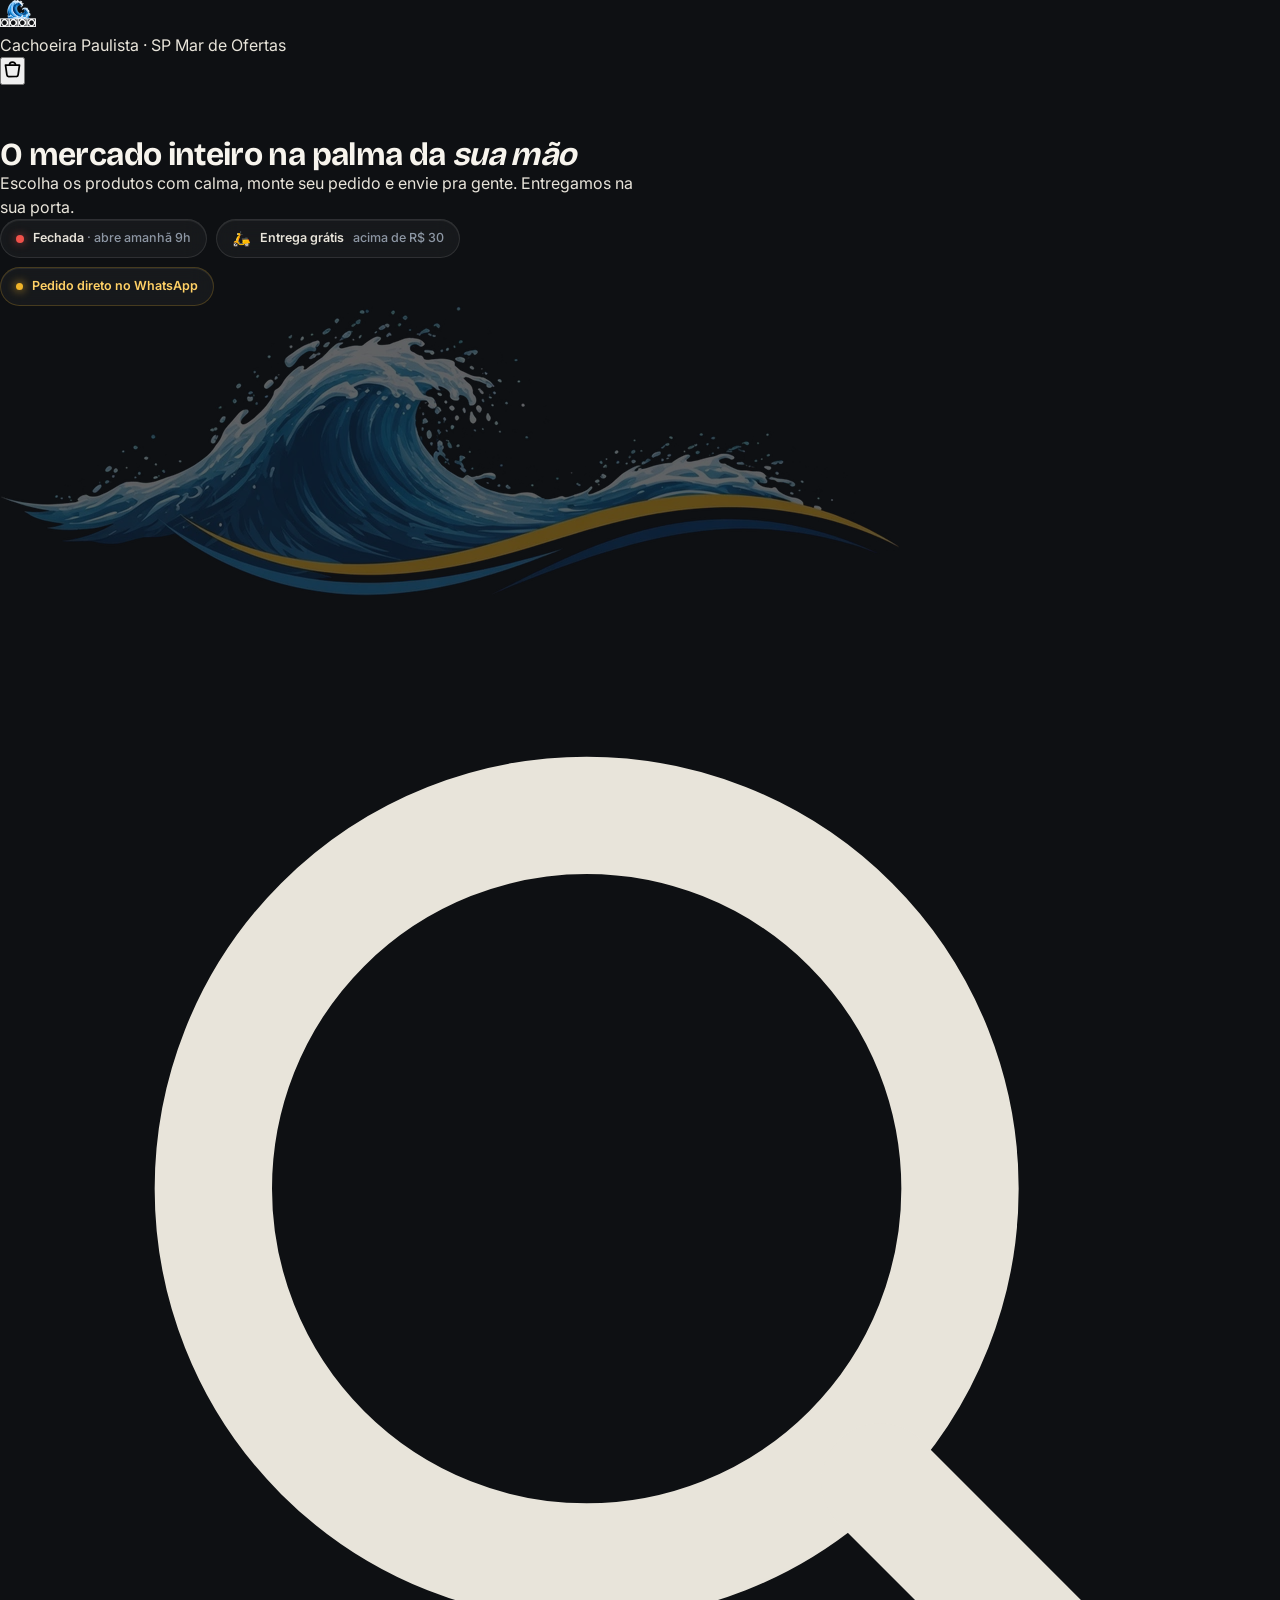
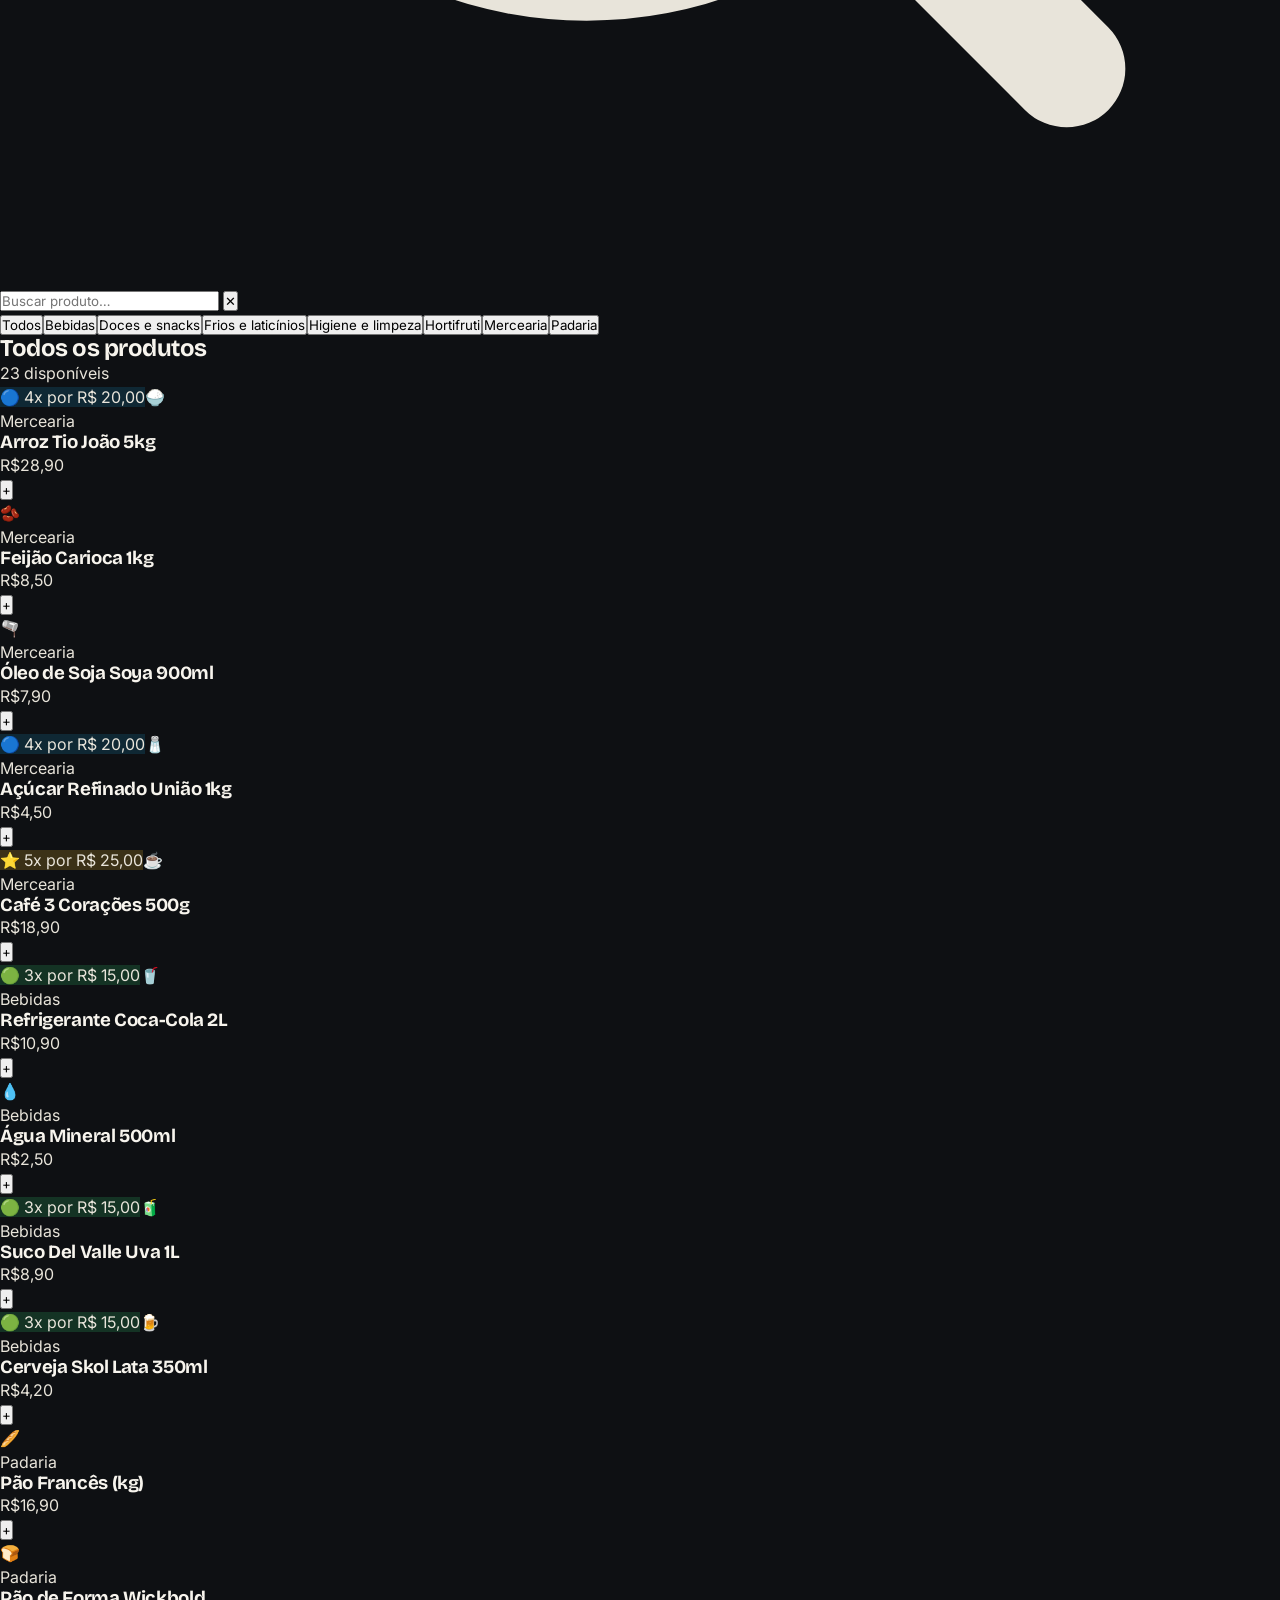
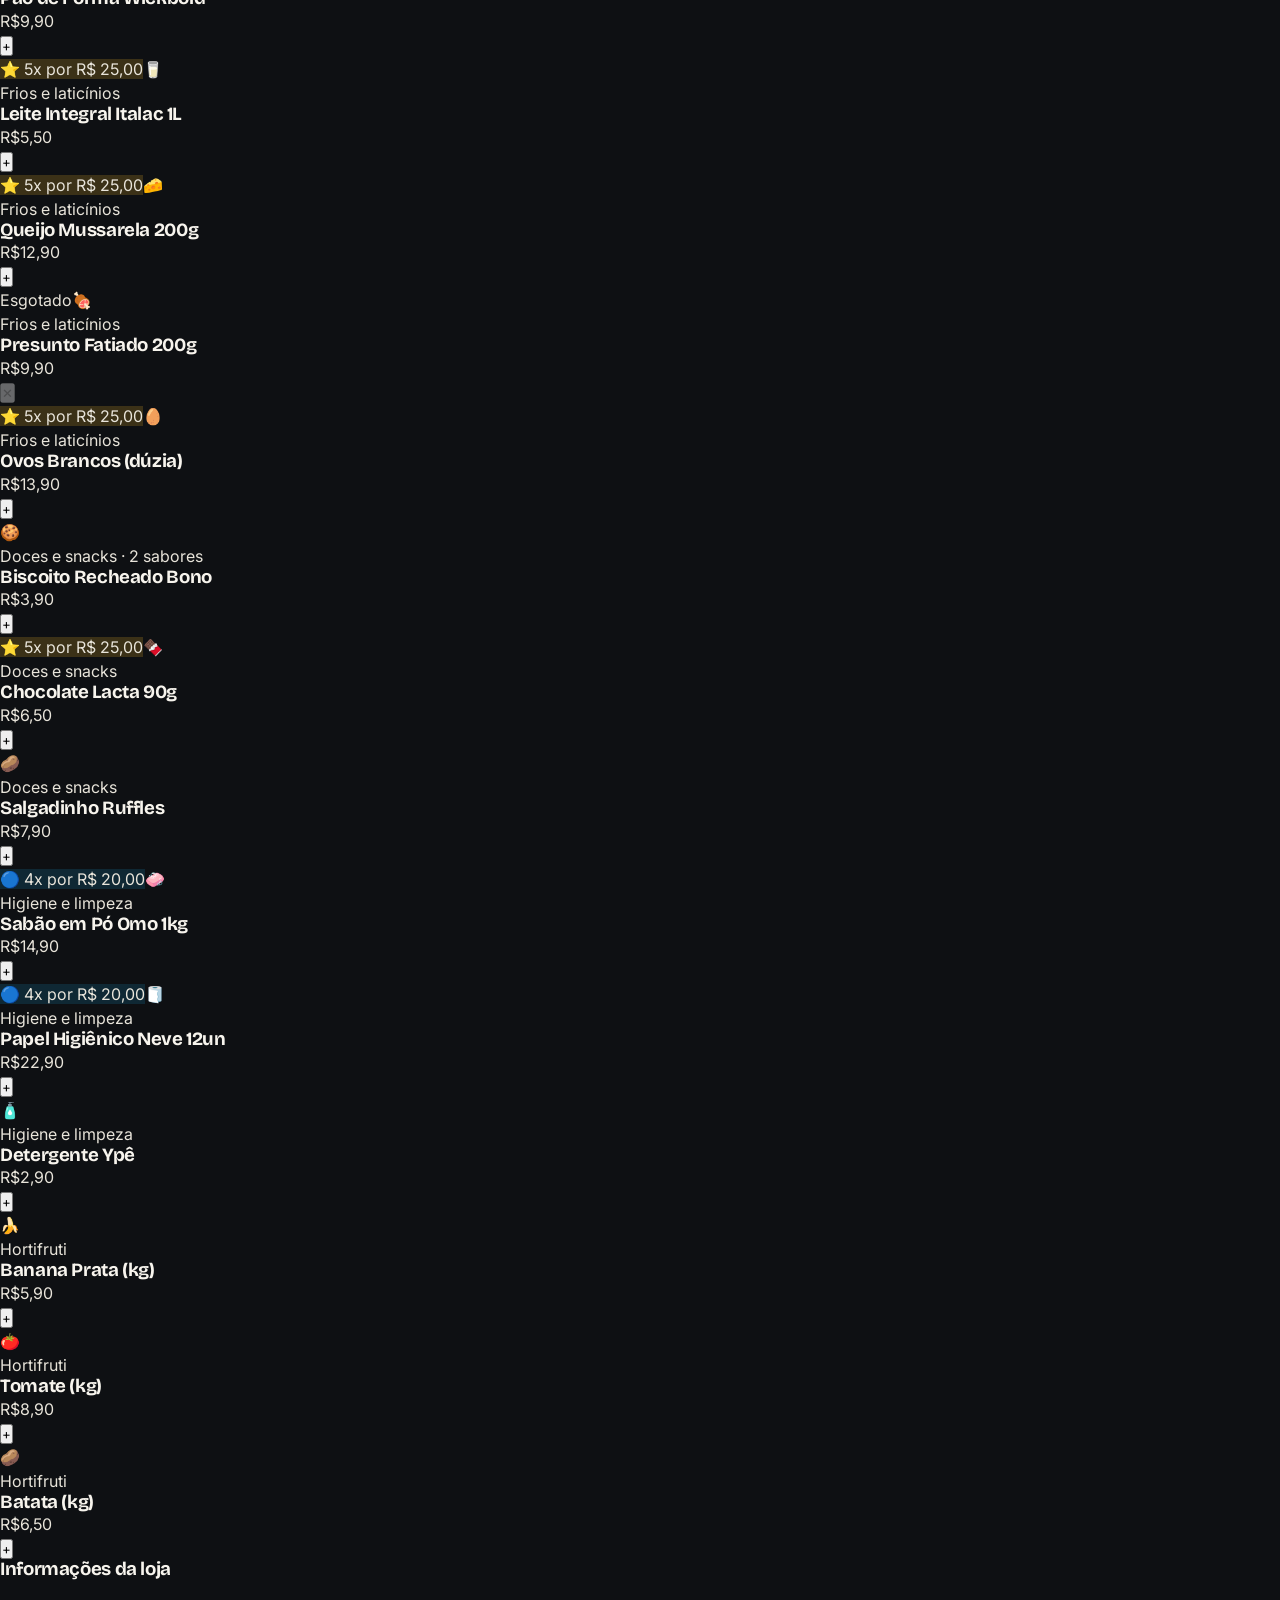
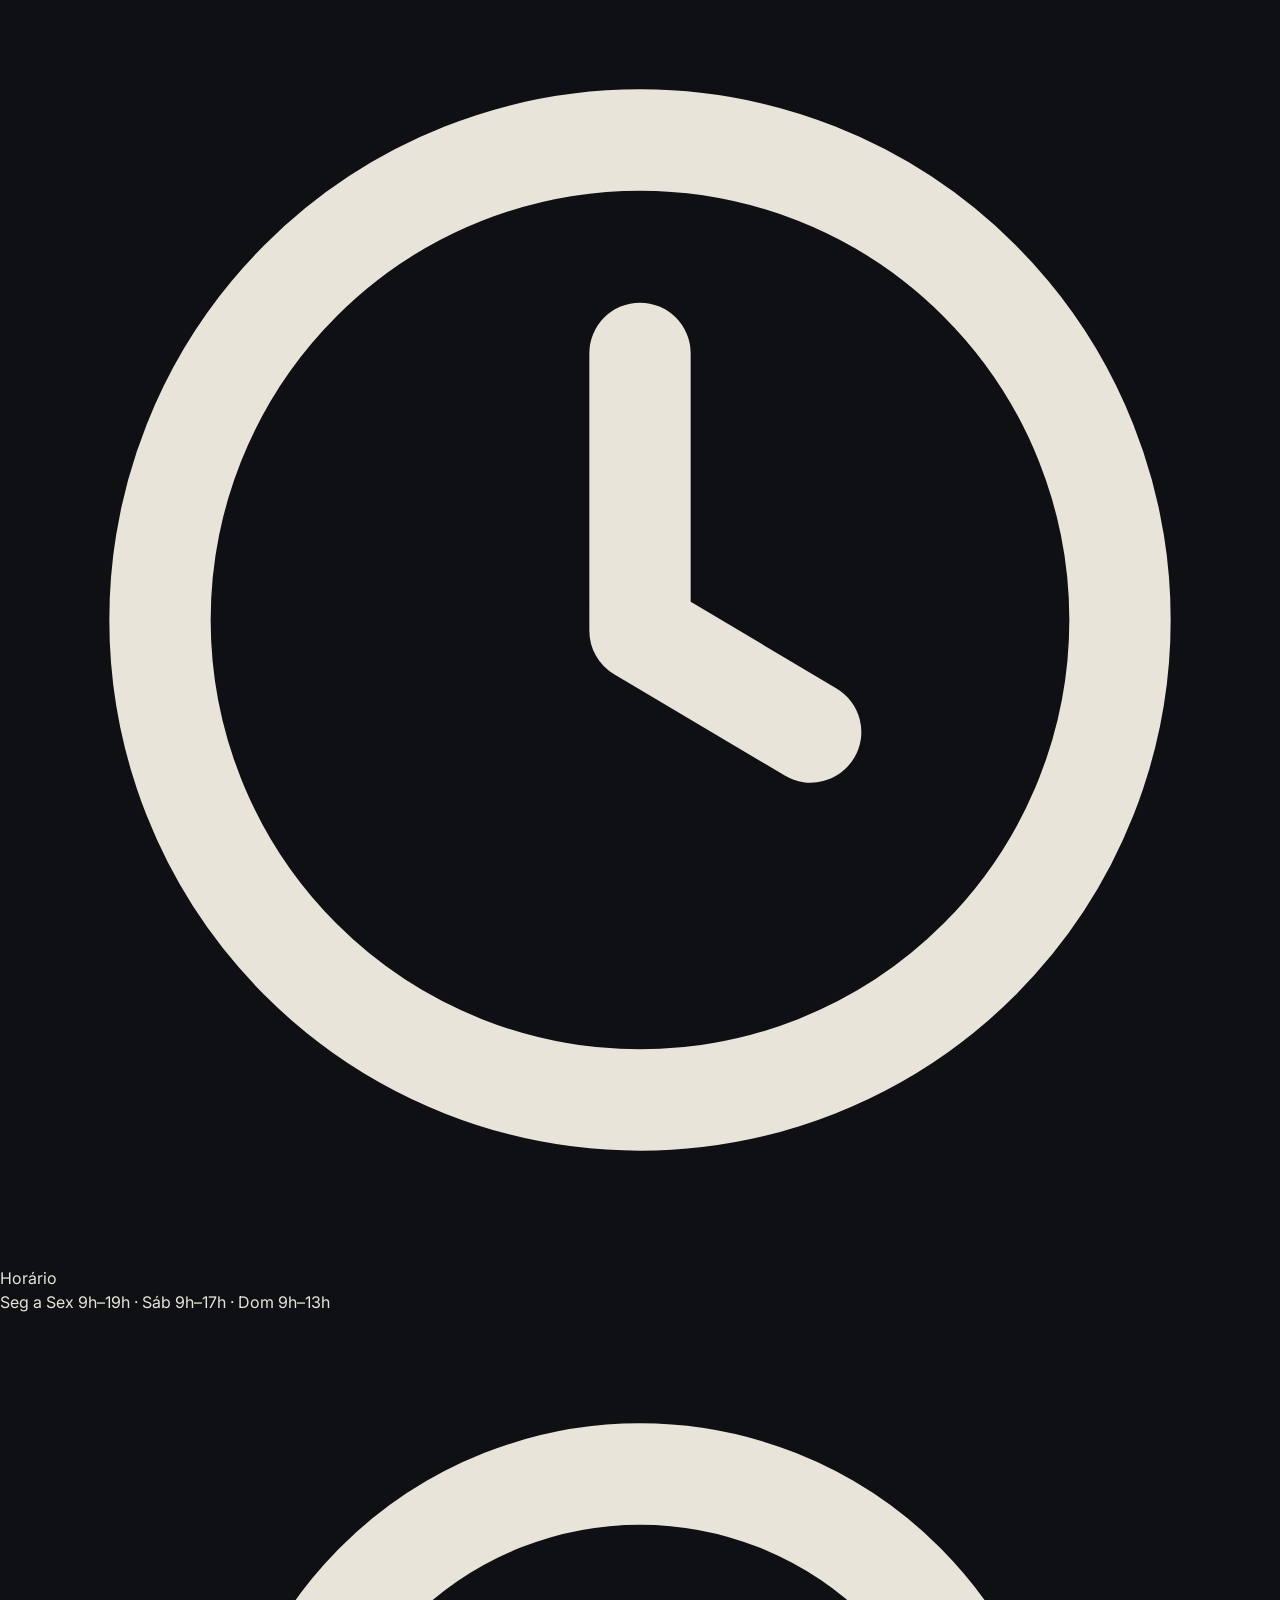
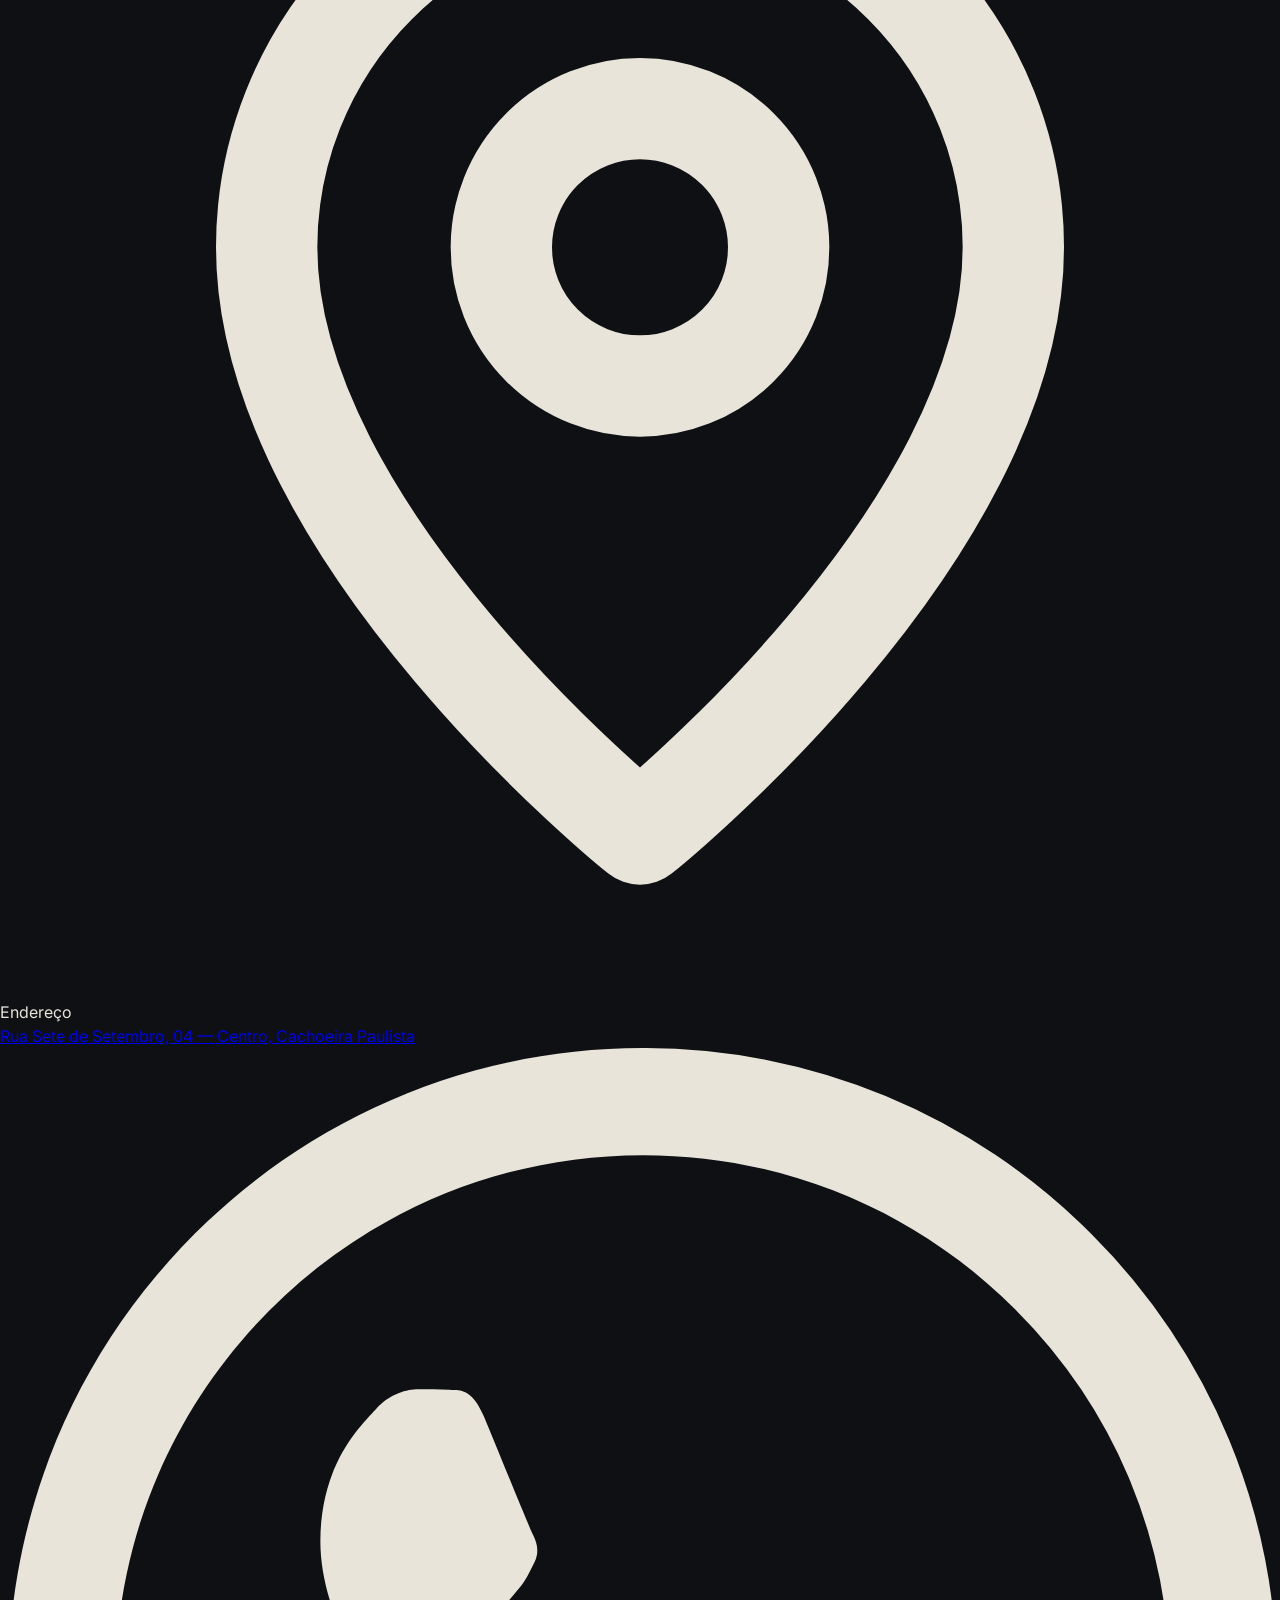
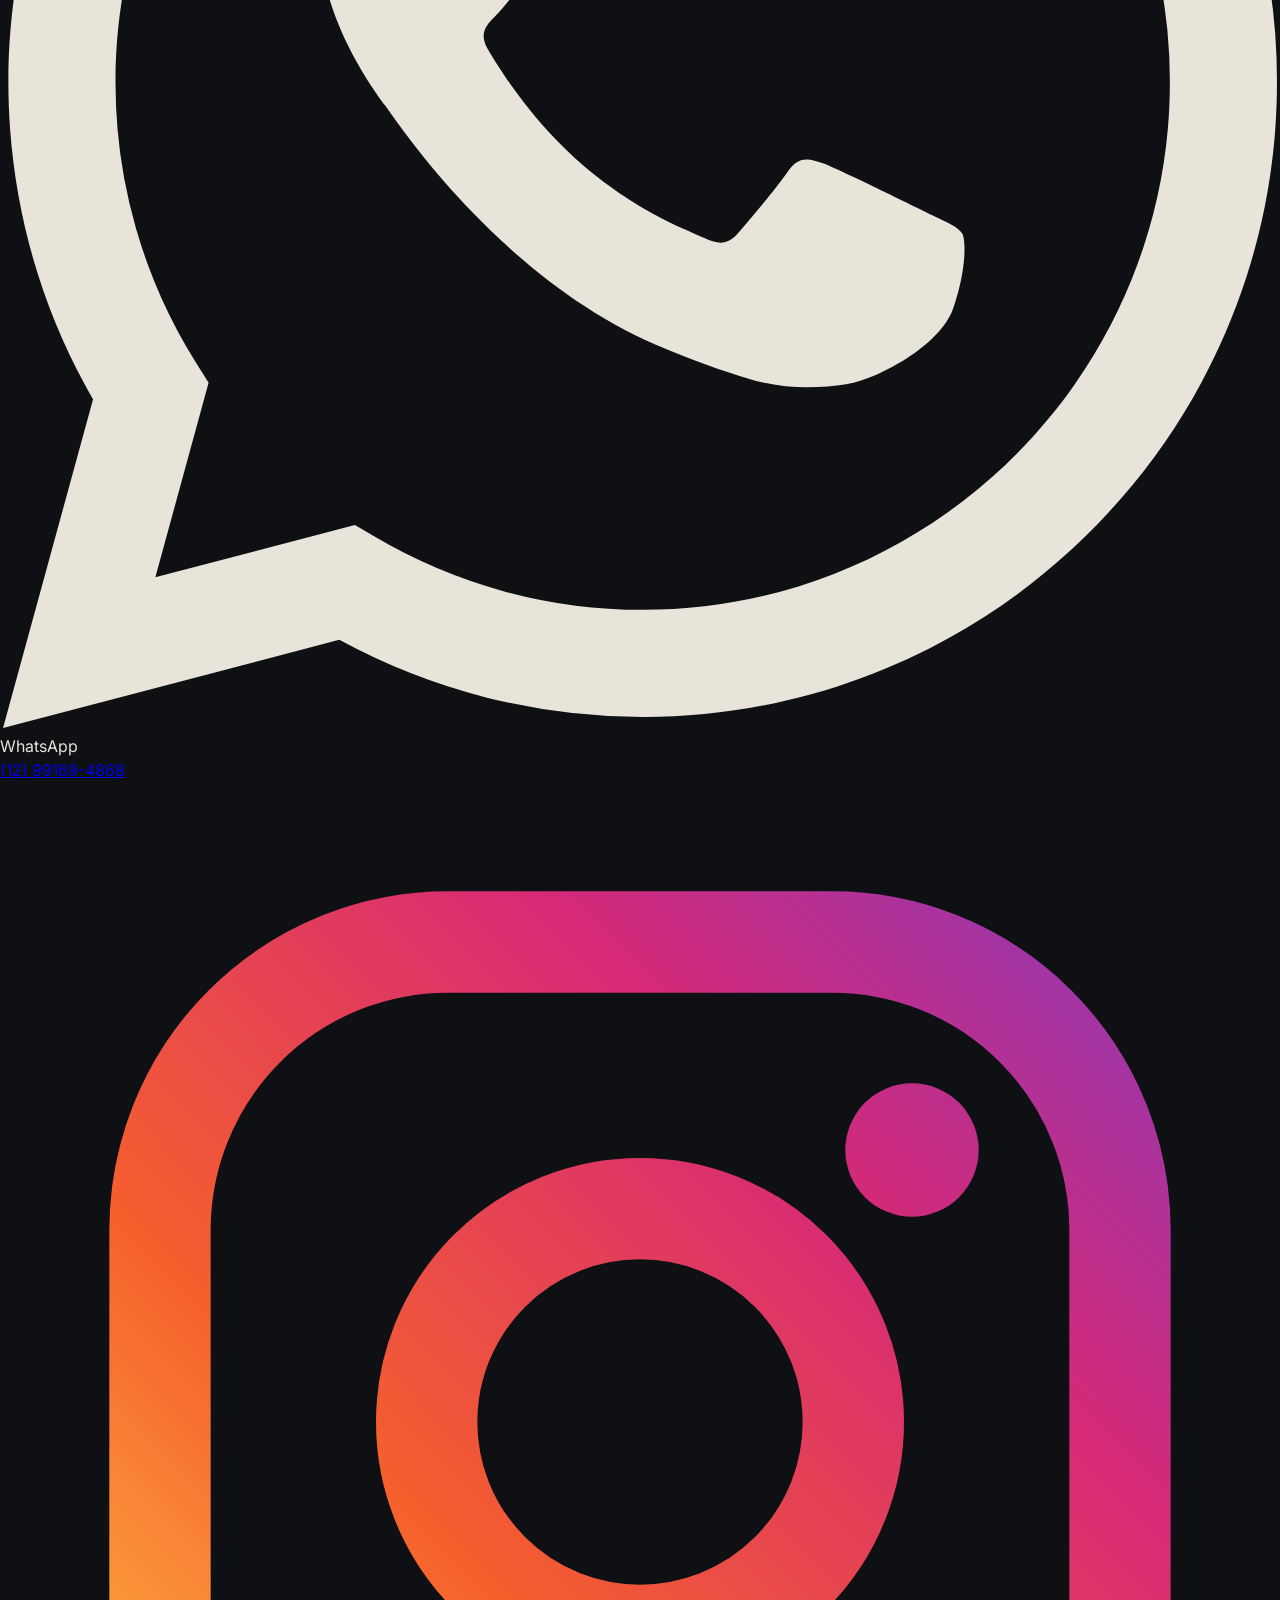
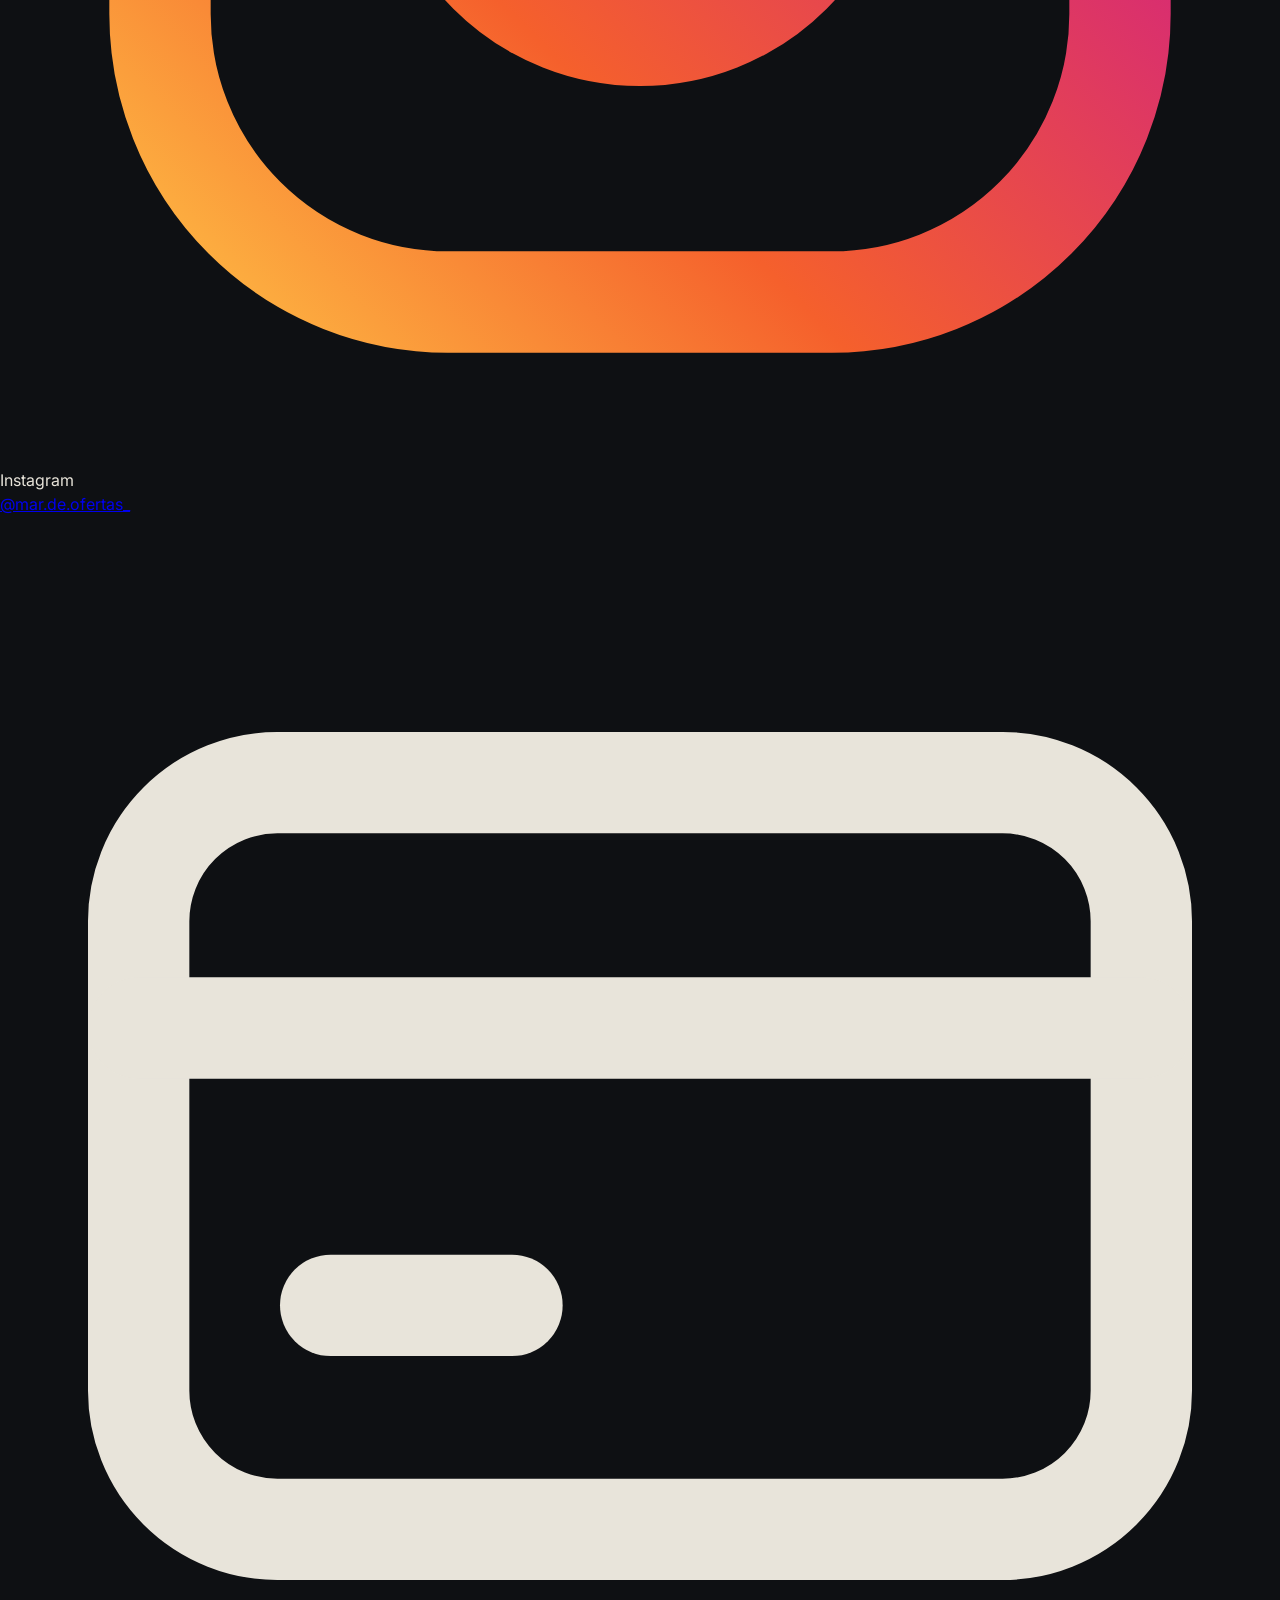
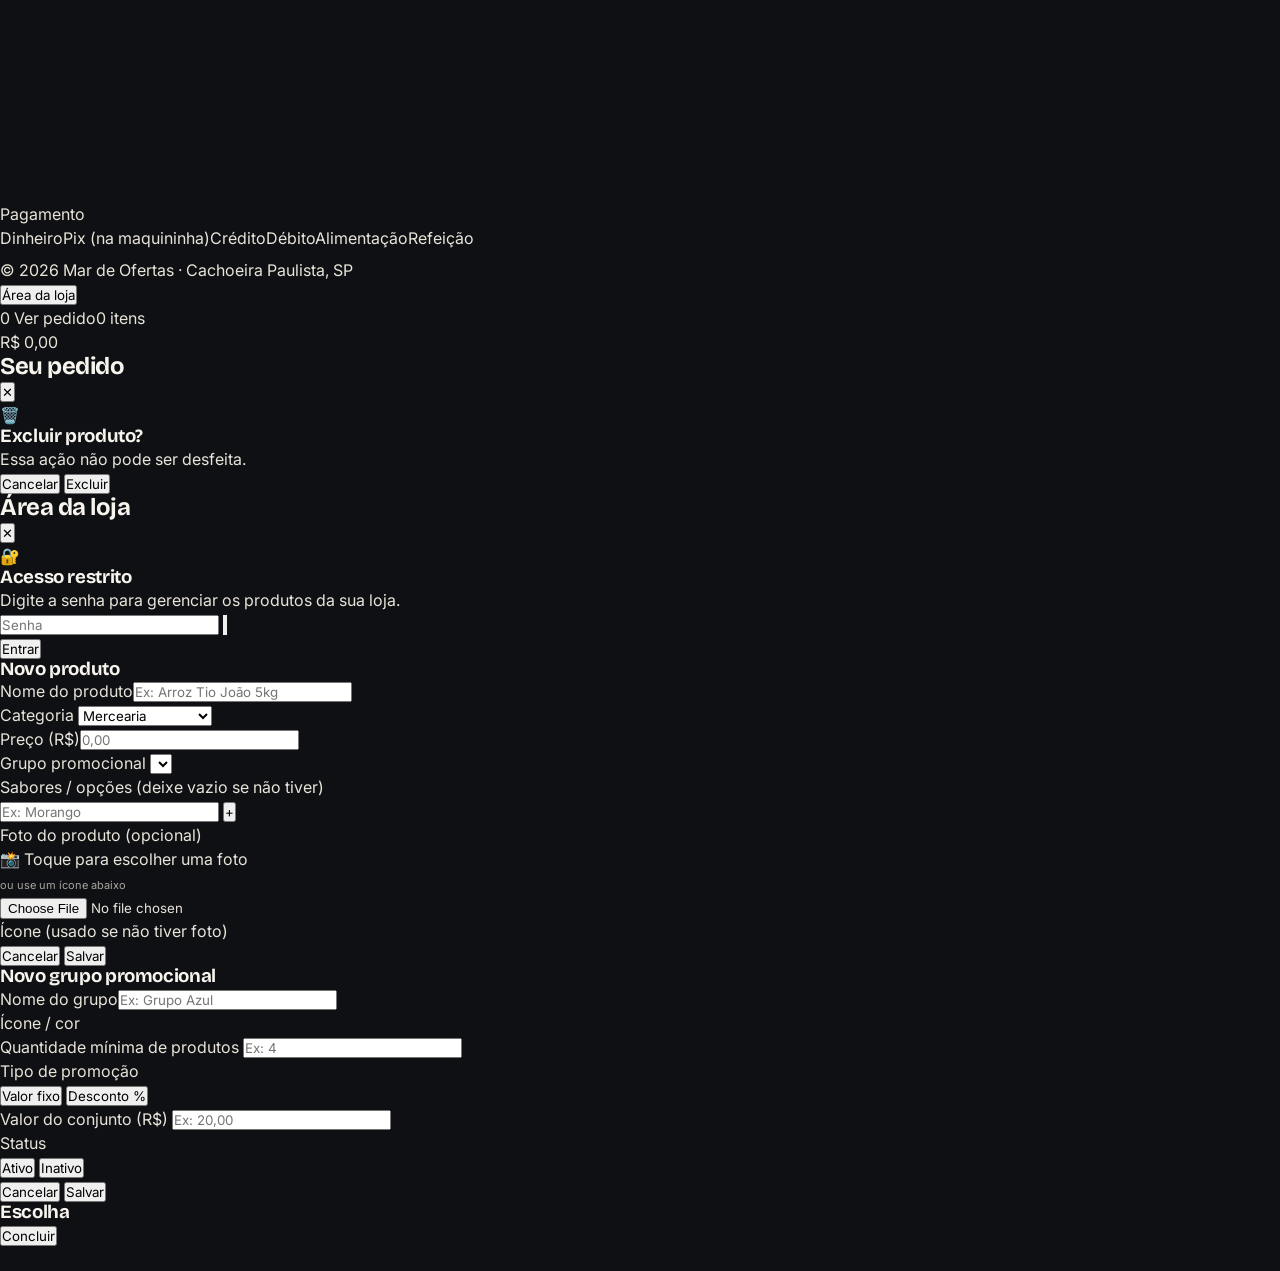
==== commit 3cb9a272: "Externalize CSS/JS, link manifest and favicon, remove inline script/style" ====
--- a/Mar de Ofertas - 2026-08.html
+++ b/Mar de Ofertas - 2026-08.html
@@ -70,102 +70,7 @@
 /* ══════════ HERO ══════════ */
 .hero{
   position:relative;
-  background:
-    radial-gradient(85% 65% at 82% -8%, rgba(240,180,41,.16) 0%, transparent 60%),
-    radial-gradient(70% 60% at 5% 5%, rgba(24,136,186,.20) 0%, transparent 58%),
-    linear-gradient(172deg, #14181E 0%, var(--breu) 62%, #050607 100%);
-  color:var(--creme-forte);
-  /* agora a onda é uma camada de fundo (atrás do conteúdo), então sua altura
-     cobre a faixa inferior do hero inteiro em vez de reservar espaço próprio */
-  --wave-h:clamp(160px, 46vw, 260px);
-  --wave-gap:48px;   /* espaço abaixo do texto até a barra de busca */
-  padding:0 0 var(--wave-gap);
-  overflow:hidden;
-  isolation:isolate;
-}
-.hero::before{
-  content:'';
-  position:absolute; inset:0;
-  background-image:
-    radial-gradient(2px 2px at 18% 32%, rgba(240,180,41,.42), transparent),
-    radial-gradient(2px 2px at 72% 18%, rgba(151,204,223,.34), transparent),
-    radial-gradient(1.5px 1.5px at 44% 62%, rgba(255,255,255,.22), transparent),
-    radial-gradient(2px 2px at 88% 55%, rgba(240,180,41,.30), transparent);
-  z-index:-1;
-}
-.hero::after{
-  content:'';
-  position:absolute; left:50%; bottom:-170px; transform:translateX(-50%);
-  width:540px; height:330px;
-  background:radial-gradient(ellipse at center, rgba(24,136,186,.30) 0%, transparent 70%);
-  filter:blur(22px);
-  z-index:-1;
-}
-
-.wrap{ max-width:1080px; margin:0 auto; padding:0 20px; }
-
-/* ══════════ FAIXA DA ONDA (fundo decorativo do topo) ══════════ */
-/* a onda agora vive como camada de fundo, atrás de todo o conteúdo do hero —
-   aparece inteira (sem cortar as laterais) e mais discreta, só dando textura
-   ao topo em vez de disputar atenção com o texto. */
-.hero-wave{
-  position:absolute; left:0; right:0; bottom:0;
-  height:var(--wave-h); overflow:hidden;
-  z-index:0; pointer-events:none;
-  line-height:0;
-}
-.hero-wave img{
-  /* contain garante que a onda apareça 100% inteira, sem cortar nada —
-     mesmo que sobre uma faixa vazia nas laterais em telas muito largas */
-  position:absolute; left:50%; bottom:0; transform:translateX(-50%);
-  display:block; width:100%; height:100%;
-  object-fit:contain; object-position:bottom center;
-  opacity:.4;
-  /* desvanece suavemente no topo, pra ela se misturar ao fundo escuro
-     em vez de terminar com uma borda dura */
-  -webkit-mask-image:linear-gradient(180deg, transparent 0%, rgba(0,0,0,.5) 25%, #000 55%);
-          mask-image:linear-gradient(180deg, transparent 0%, rgba(0,0,0,.5) 25%, #000 55%);
-}
-/* o conteúdo do topo fica por cima da onda */
-.topbar, .hero-body{ position:relative; z-index:1; }
-
-.topbar{ display:flex; align-items:center; justify-content:space-between; gap:14px; padding:18px 0 0; }
-.brand{ display:flex; align-items:center; gap:12px; }
-.brand-mark{
-  width:46px; height:46px; border-radius:14px;
-  background:linear-gradient(158deg, #1A1F26 0%, var(--breu) 100%);
-  border:1px solid rgba(240,180,41,.32);
-  display:grid; place-items:center;
-  box-shadow:var(--friso), 0 8px 20px rgba(0,0,0,.6);
-  position:relative; overflow:hidden;
-}
-.brand-mark::after{
-  content:''; position:absolute; inset:0; border-radius:inherit;
-  background:linear-gradient(158deg, rgba(255,255,255,.10) 0%, transparent 48%);
-}
-.brand-mark svg{ width:27px; height:27px; position:relative; z-index:1; }
-.brand-name{ display:flex; flex-direction:column; line-height:1; }
-.brand-name .eyebrow{
-  font-size:9px; font-weight:700; letter-spacing:.2em; text-transform:uppercase;
-  color:var(--ouro); opacity:.9; margin-bottom:4px;
-}
-.brand-name .title{
-  font-family:'Bricolage Grotesque',sans-serif; font-weight:800; font-size:24px;
-  letter-spacing:-.02em; color:var(--creme-forte);
-  text-shadow:0 2px 14px rgba(240,180,41,.22);
-}
-
-.cart-btn{
-  position:relative; width:46px; height:46px; border-radius:14px; cursor:pointer;
-  background:rgba(255,255,255,.05);
-  border:1px solid rgba(255,255,255,.12);
-  backdrop-filter:blur(12px); -webkit-backdrop-filter:blur(12px);
-  color:var(--creme); display:grid; place-items:center;
-  box-shadow:var(--friso), 0 6px 18px rgba(0,0,0,.5);
-  transition:transform .16s ease, background .16s ease, border-color .16s ease;
-}
-.cart-btn:hover{ background:rgba(240,180,41,.12); border-color:rgba(240,180,41,.32); }
-.cart-btn:active{ transform:scale(.94); }
+ 
 .cart-btn svg{ width:21px; height:21px; }
 .cart-badge{
   position:absolute; top:-6px; right:-6px; min-width:21px; height:21px; padding:0 6px;
